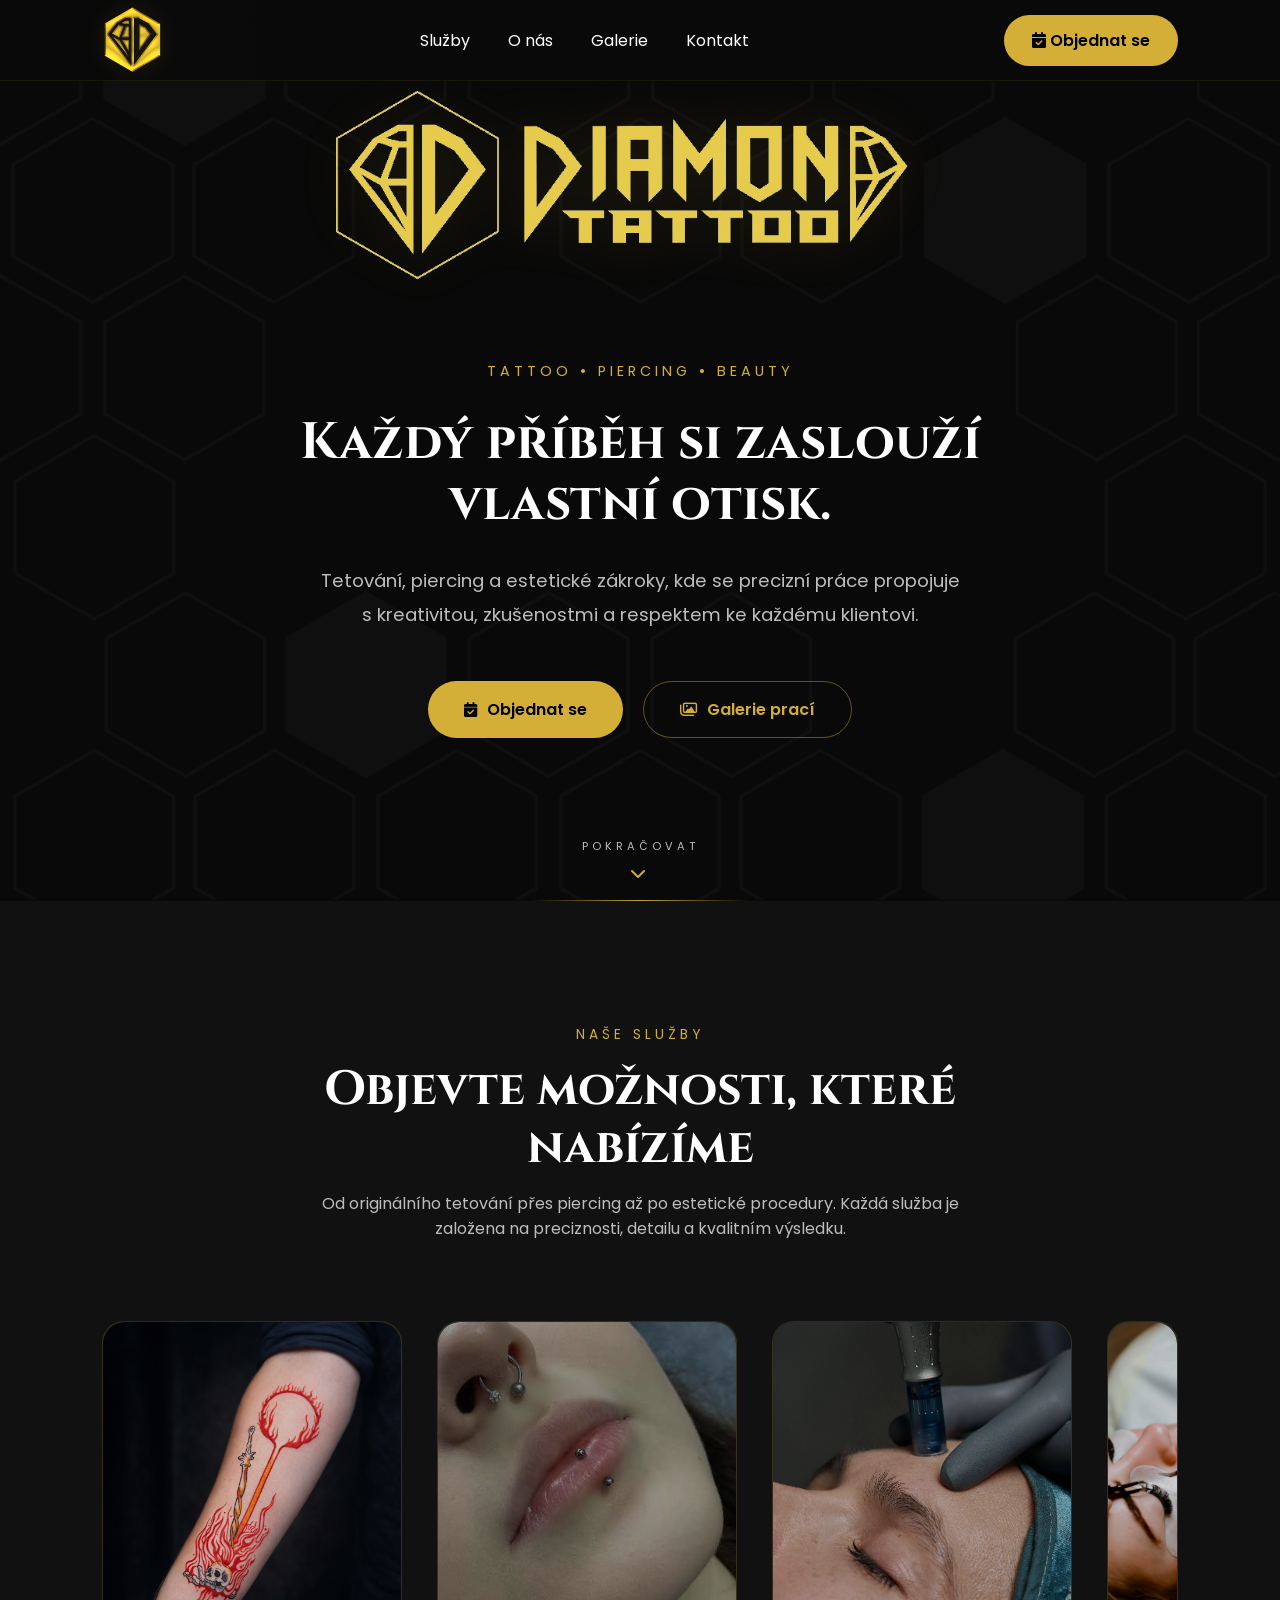
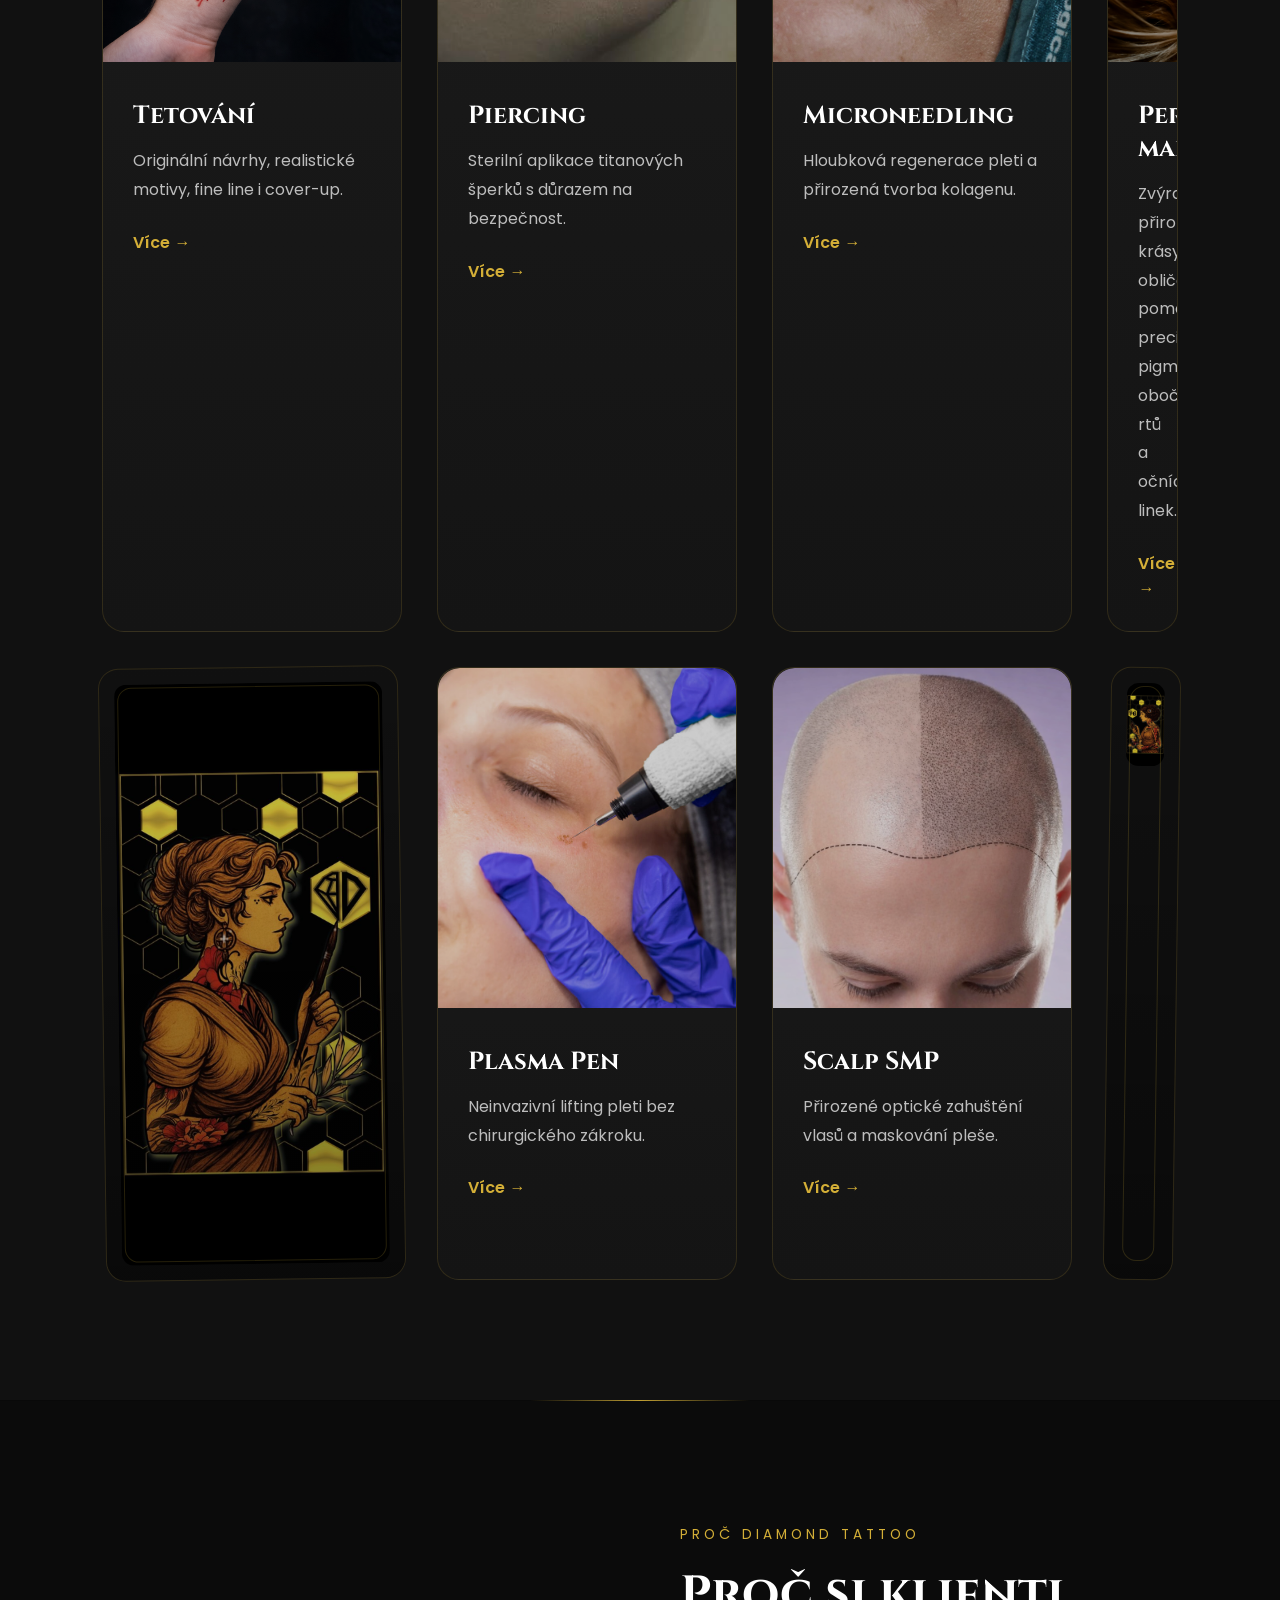
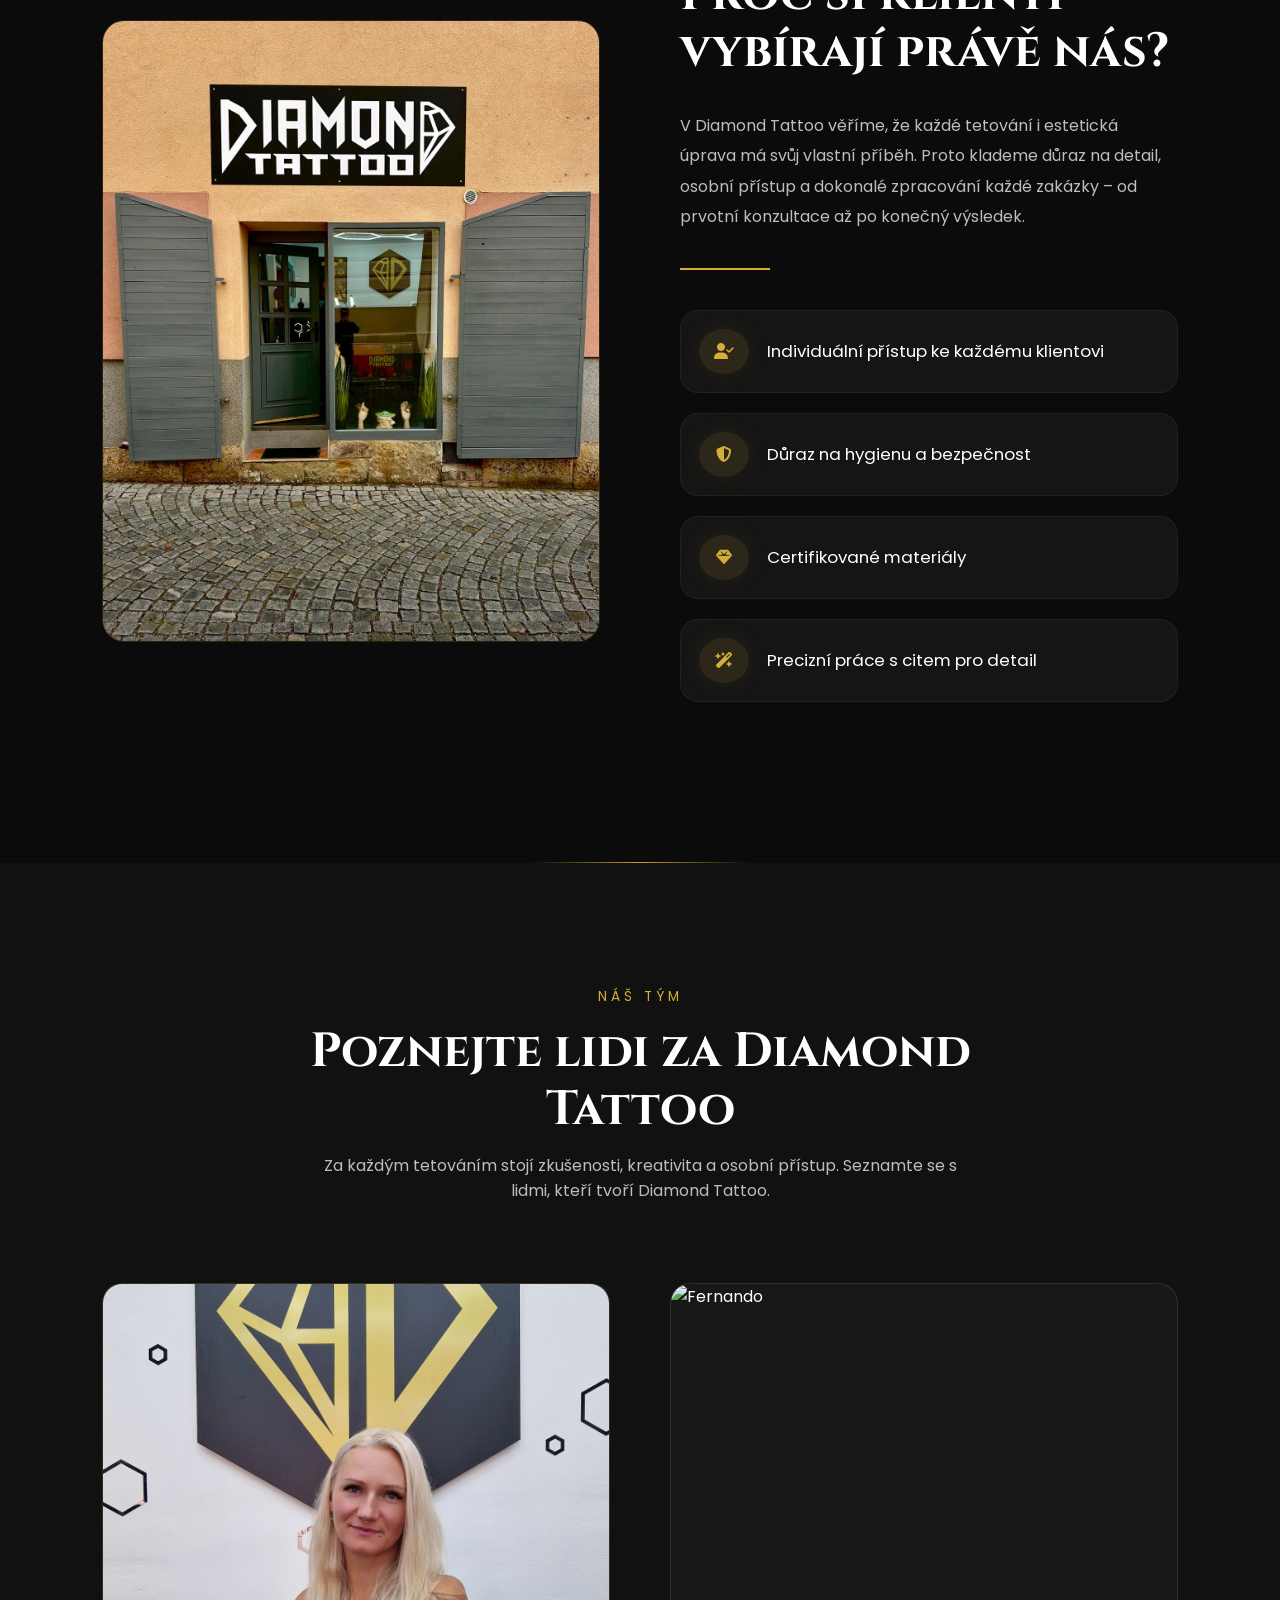
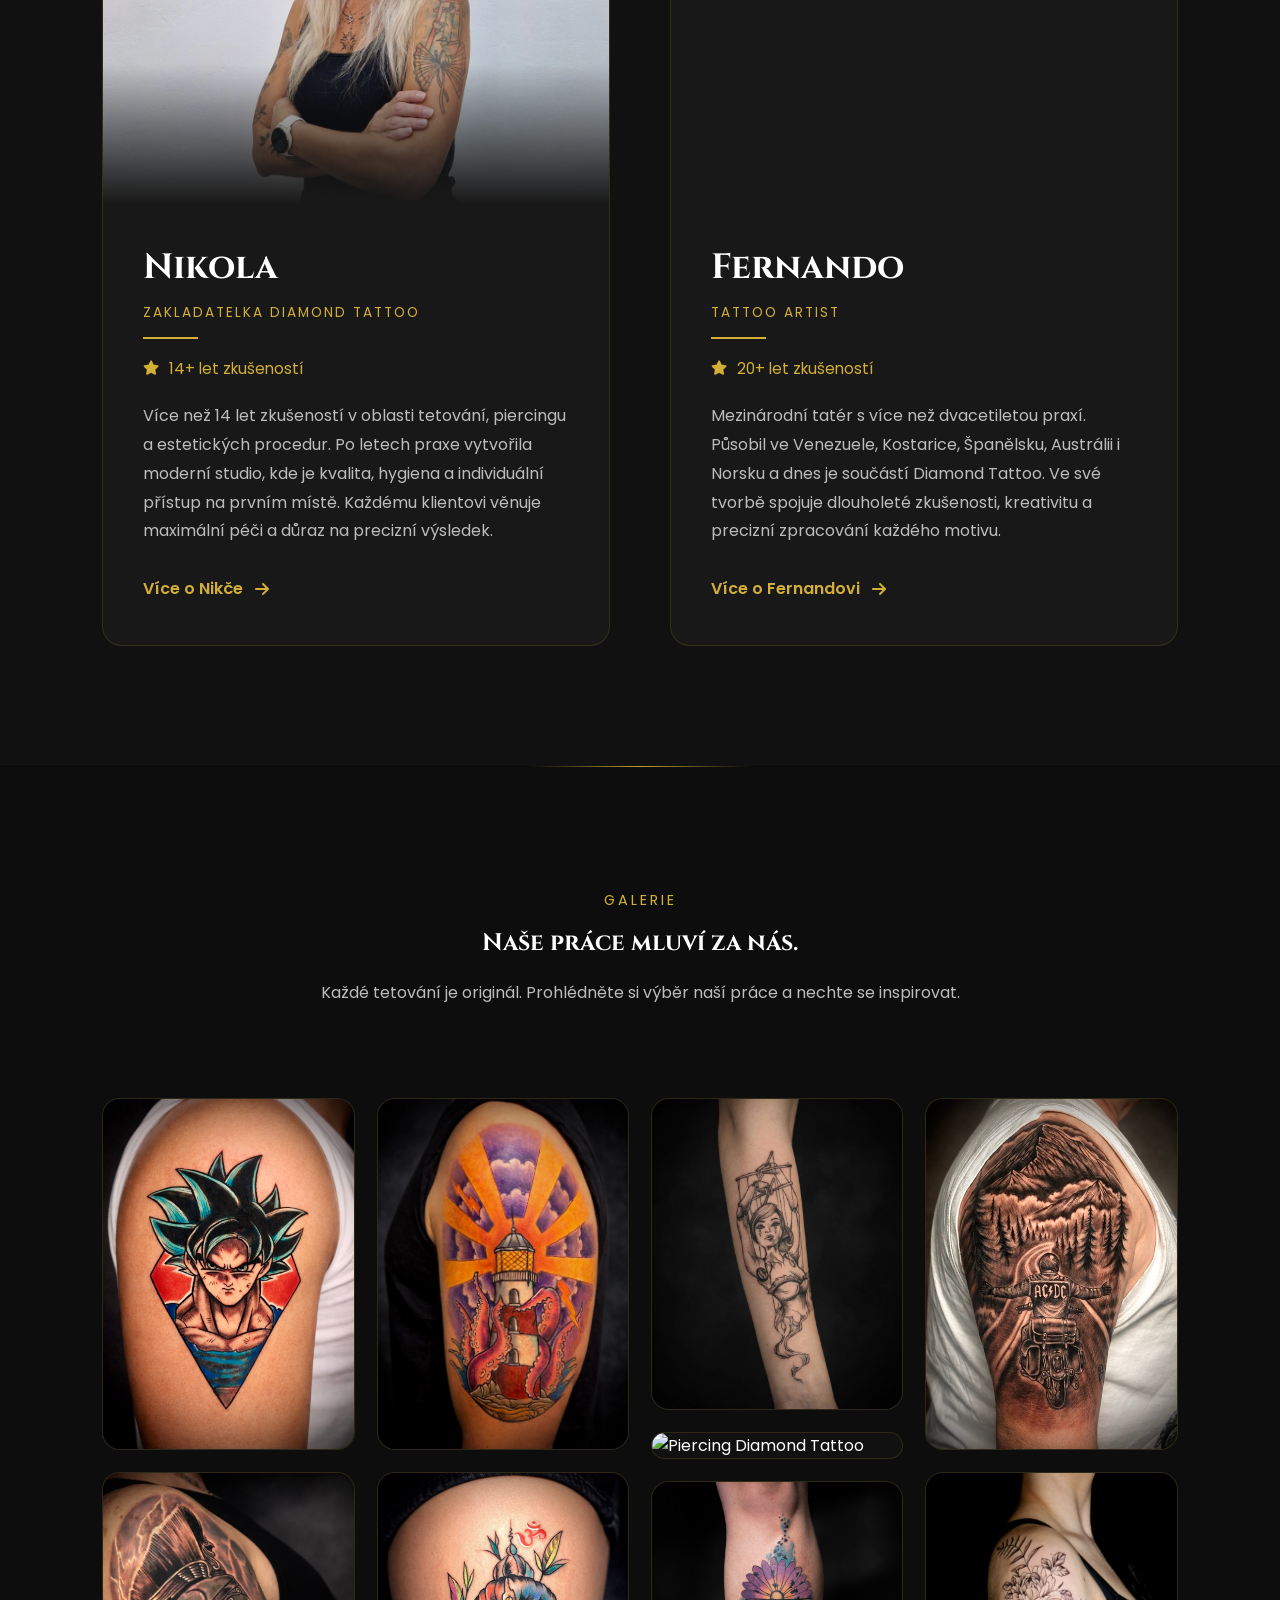
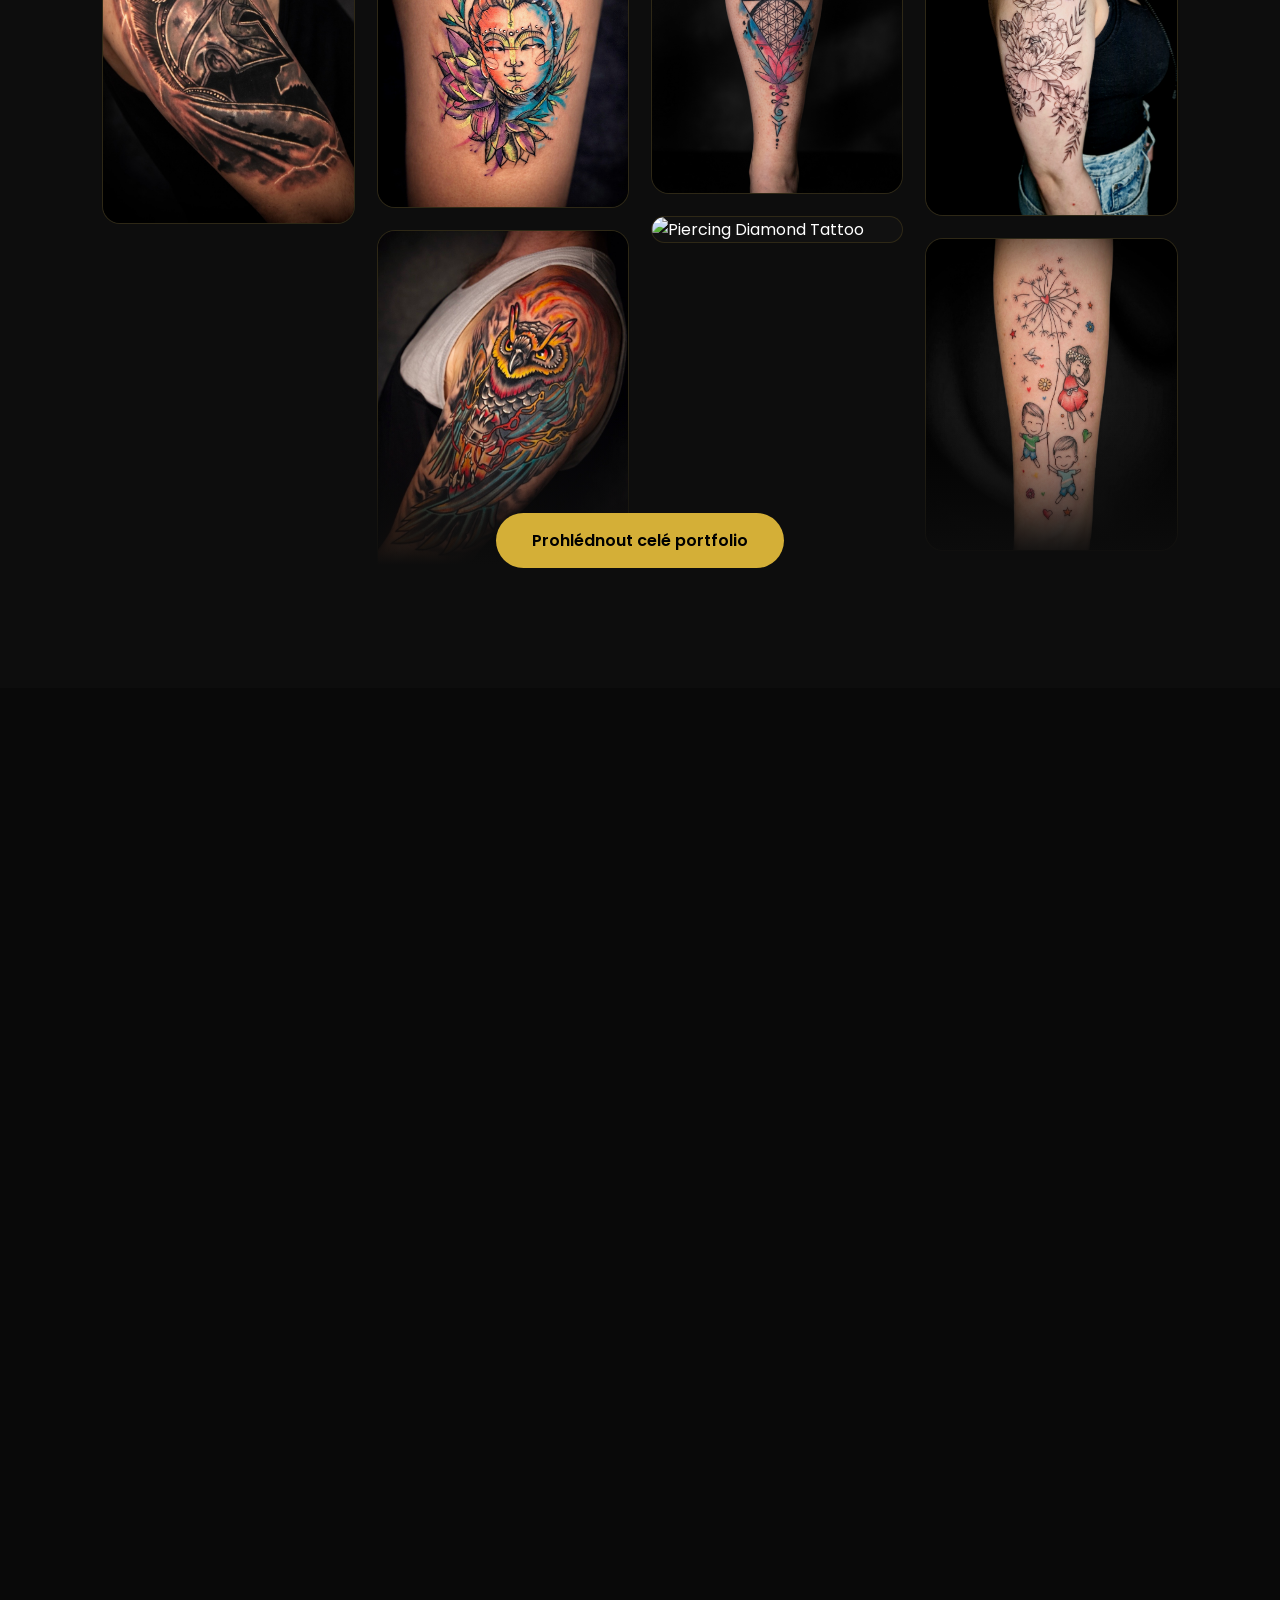
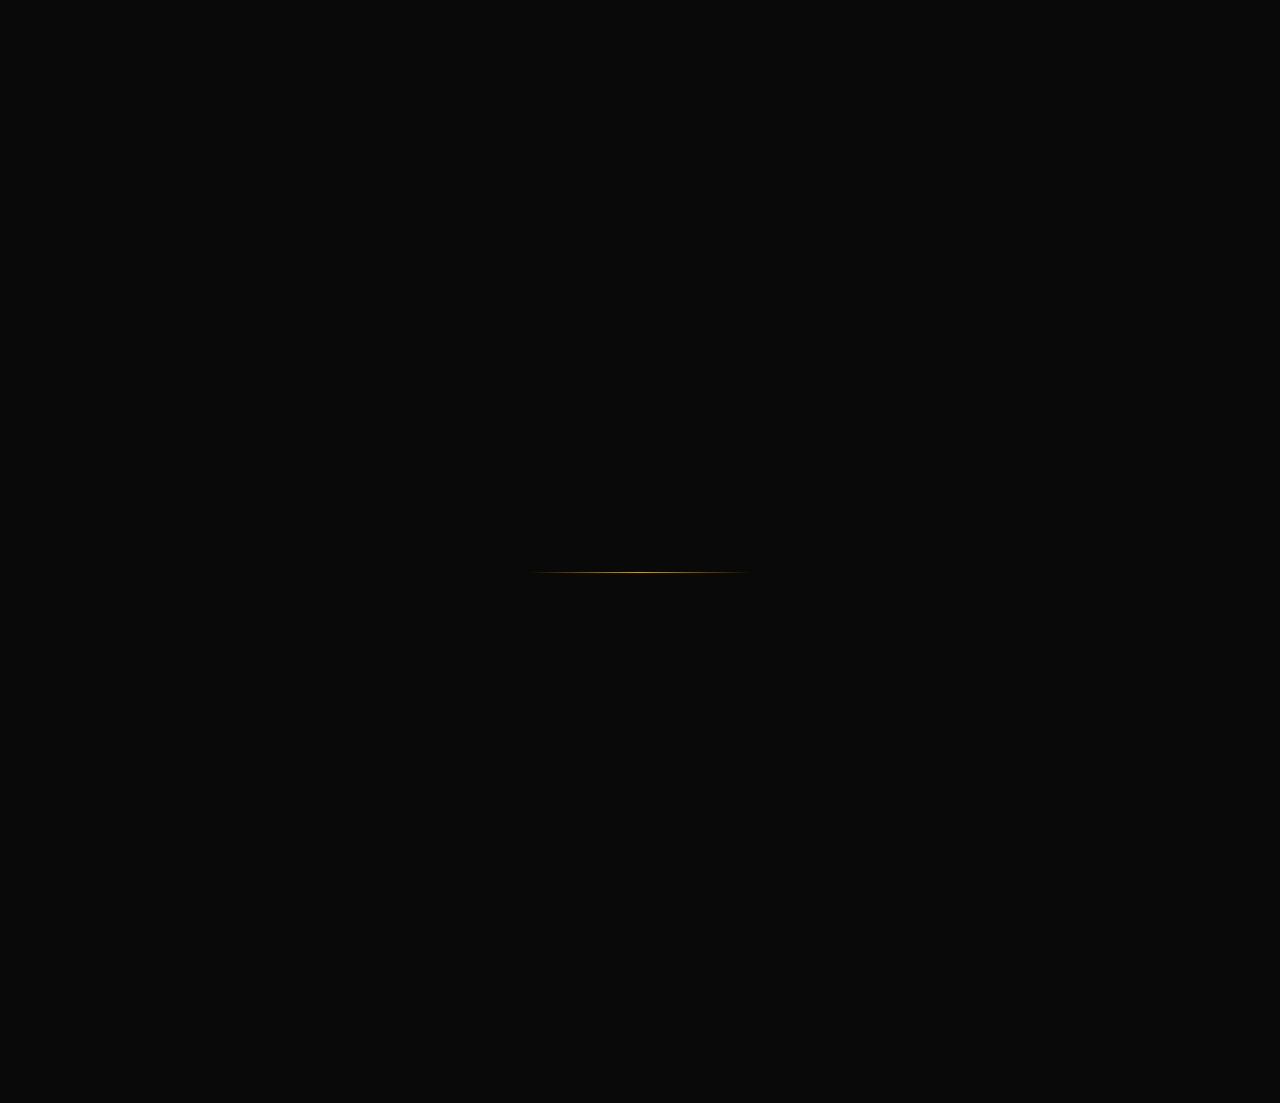
==== index.html @ 450484f4 "Initial Diamond website" ====
<!DOCTYPE html>
<html lang="cs">
<head>

    <meta charset="UTF-8">
    <meta name="viewport" content="width=device-width, initial-scale=1.0">
    <meta name="description"
content="Diamond Tattoo ve Dvoře Králové nad Labem nabízí profesionální tetování, piercing, permanentní make-up, Plasma Pen, microneedling i Scalp SMP. Individuální přístup, precizní práce a důraz na bezpečnost.">
<meta name="keywords"
content="tetování, tattoo, piercing, Diamond Tattoo, Dvůr Králové, permanentní makeup, microneedling, plasma pen, scalp micropigmentation">
<meta name="author" content="VTZ">
<meta name="theme-color" content="#0b0b0b">
<meta property="og:title" content="Diamond Tattoo">
<meta property="og:description" content="Profesionální tetování, piercing a estetické procedury ve Dvoře Králové nad Labem.">
<meta property="og:type" content="website">
<meta property="og:image" content="https://diamondtattoo.cz/assets/img/og-image.jpg">
<meta property="og:url" content="https://diamondtattoo.cz">
<meta name="twitter:card" content="summary_large_image">
<meta name="twitter:title" content="Diamond Tattoo">
<meta name="twitter:description" content="Tetování, piercing a estetické procedury.">
<meta name="twitter:image" content="https://diamondtattoo.cz/assets/img/og-image.jpg">
<meta name="robots" content="index, follow">
   <title>Diamond Tattoo | Tetování, piercing a estetické procedury | Dvůr Králové nad Labem</title>

    <!-- Fonty -->
    <link rel="preconnect" href="https://fonts.googleapis.com">
    <link rel="preconnect" href="https://fonts.gstatic.com" crossorigin>

    <link href="https://fonts.googleapis.com/css2?family=Cinzel:wght@400;500;600;700&family=Poppins:wght@300;400;500;600&display=swap" rel="stylesheet">

    <!-- Font Awesome -->
    <link rel="stylesheet"
    href="https://cdnjs.cloudflare.com/ajax/libs/font-awesome/6.7.2/css/all.min.css">

    <!-- CSS -->
    <link rel="stylesheet" href="assets/css/style.css">
    <link rel="stylesheet" href="assets/css/animations.css">
    <link rel="stylesheet" href="assets/css/responsive.css">
    <link rel="canonical" href="https://diamondtattoo.cz/">
    <link rel="icon" href="favicon.ico">
</head>

<body>

    <header>
    <nav class="navbar">

    <a href="index.html" class="logo">
        <img src="assets/img/logooroDiamond.png" alt="Diamond Tattoo">
    </a>

    <ul class="nav-links">

        <li><a href="#services">Služby</a></li>
        <li><a href="#about">O nás</a></li>
        <li><a href="#gallery">Galerie</a></li>
        <li><a href="#contact">Kontakt</a></li>
        <li class="mobile-divider"></li>

        <li class="mobile-only">
            <a href="tel:+420775265277">
                <i class="fa-solid fa-phone"></i>
                Zavolat
            </a>
        </li>

        <li class="mobile-only">
            <a href="https://maps.google.com/?q=Přemyslova+50+Dvůr+Králové+nad+Labem" target="_blank">
                <i class="fa-solid fa-location-dot"></i>
                Navigace
            </a>
        </li>

        <li class="mobile-only">
            <a href="https://instagram.com/diamondtattoo.cz" target="_blank">
                <i class="fa-brands fa-instagram"></i>
                Instagram
            </a>
        </li>

        <li class="mobile-only">
            <a href="https://facebook.com/nikoladiamondtattoo" target="_blank">
                <i class="fa-brands fa-facebook-f"></i>
                Facebook
            </a>
        </li>
        <li class="mobile-divider"></li>
        <li class="mobile-only mobile-cta">
            <a href="#contact" class="mobile-btn">
                Objednat se
            </a>
        </li>

    </ul>

    <a href="#contact" class="desktop-btn">
         <i class="fa-solid fa-calendar-check"></i>
        Objednat se
    </a>

    <div class="menu-toggle">

        <span></span>
        <span></span>
        <span></span>

    </div>

</nav>
<div class="menu-overlay"></div>
</header>

<section id="hero">

    <div class="hero-overlay"></div>

    <div class="hero-content">

        <img src="assets/img/logo-wide.png"
             alt="Diamond Tattoo"
             class="hero-logo">

        <p class="hero-category">
            TATTOO • PIERCING • BEAUTY
        </p>

        <h1>
            Každý příběh si zaslouží vlastní otisk.
        </h1>

        <p class="hero-description">
            Tetování, piercing a estetické zákroky, kde se precizní práce propojuje s kreativitou, zkušenostmi a respektem ke každému klientovi.
        </p>

        <div class="hero-buttons">

           <a href="#contact" class="btn">
    <i class="fa-solid fa-calendar-check"></i>
    Objednat se
</a>

<a href="#gallery" class="btn btn-outline">
    <i class="fa-regular fa-images"></i>
    Galerie prací
</a>

        </div>
<div class="scroll-indicator">

    <span>Pokračovat</span>

    <i class="fa-solid fa-chevron-down"></i>

</div>
    </div>

</section>

<div class="section-divider"></div>

<section id="services" class="reveal">

    <div class="section-title">

        <span>NAŠE SLUŽBY</span>

        <h2>Objevte možnosti, které nabízíme</h2>

        <p>
            Od originálního tetování přes piercing až po estetické procedury. Každá služba je založena na preciznosti, detailu a kvalitním výsledku.
        </p>

    </div>

    <div class="services-grid">

        <!-- Tetování -->
        <a href="tattoo.html" class="service-card">

            <img src="assets/img/tattoo.PNG" alt="Tetování">

            <div class="service-content">

                <h3>Tetování</h3>

                <p>
                    Originální návrhy, realistické motivy, fine line i cover-up.
                </p>

                <span>Více →
                    <i data-lucide="arrow-right"></i>
                </span>

            </div>

        </a>

        <!-- Piercing -->
        <a href="piercing.html" class="service-card">

            <img src="assets/img/piercing.jpg" alt="Piercing">

            <div class="service-content">

                <h3>Piercing</h3>

                <p>
                    Sterilní aplikace titanových šperků s důrazem na bezpečnost.
                </p>

                <span>Více →
                    <i data-lucide="arrow-right"></i>
                </span>

            </div>

        </a>

        <!-- Microneedling -->
        <a href="microneedling.html" class="service-card">

            <img src="assets/img/microneedling.webp" alt="Microneedling">

            <div class="service-content">

                <h3>Microneedling</h3>

                <p>
                    Hloubková regenerace pleti a přirozená tvorba kolagenu.
                </p>

                <span>Více →
                    <i data-lucide="arrow-right"></i>
                </span>

            </div>

        </a>

        <!-- Permanentní makeup -->
<a href="permanentni-makeup.html" class="service-card">

    <img src="assets/img/permanent.jpg" alt="Permanentní makeup">

    <div class="service-content">

        <h3>Permanentní makeup</h3>

        <p>
            Zvýraznění přirozené krásy obličeje pomocí precizní pigmentace obočí, rtů a očních linek.
        </p>

        <span>Více →
            <i data-lucide="arrow-right"></i>
        </span>

    </div>

</a>

        <!-- Plasma Pen -->
        <a href="plasmapen.html" class="service-card">

            <img src="assets/img/plasmapen.jpg" alt="Plasma Pen">

            <div class="service-content">

                <h3>Plasma Pen</h3>

                <p>
                    Neinvazivní lifting pleti bez chirurgického zákroku.
                </p>

                <span>Více →
                    <i data-lucide="arrow-right"></i>
                </span>

            </div>

        </a>

        <!-- SMP -->
        <a href="scalp.html" class="service-card">

            <img src="assets/img/scalp.jpg" alt="Scalp Micropigmentation">

            <div class="service-content">

                <h3>Scalp SMP</h3>

                <p>
                    Přirozené optické zahuštění vlasů a maskování pleše.
                </p>

                <span>Více →
                    <i data-lucide="arrow-right"></i>
                </span>

            </div>

        </a>

        <!-- Diamond brand card -->
<div class="service-brand brand-right">
    <div class="brand-overlay"></div>

    <img src="assets/img/right.jpg" alt="Diamond Tattoo">

   

</div>

 <!-- Diamond brand card -->
<div class="service-brand brand-left">

    <div class="brand-overlay"></div>

    <img src="assets/img/left.jpg" alt="Diamond Tattoo">

    

</div>

    </div>

</section>

<div class="section-divider"></div>

<section id="about">

    <div class="about-image">

        <img src="assets/img/shop.jpg"
             alt="Diamond Tattoo Studio">

    </div>

    <div class="about-content">

       <span class="section-label">PROČ DIAMOND TATTOO</span>

<h2>Proč si klienti vybírají právě nás?</h2>

        <p>
            V Diamond Tattoo věříme, že každé tetování i estetická úprava má svůj vlastní příběh. Proto klademe důraz na detail, osobní přístup a dokonalé zpracování každé zakázky – od prvotní konzultace až po konečný výsledek.
        </p>
<div class="about-divider"></div>
        <ul class="about-list">

             <li>
        <i class="fa-solid fa-user-check"></i>
        Individuální přístup ke každému klientovi
    </li>

    <li>
        <i class="fa-solid fa-shield-halved"></i>
        Důraz na hygienu a bezpečnost
    </li>

    <li>
        <i class="fa-solid fa-gem"></i>
        Certifikované materiály
    </li>

    <li>
        <i class="fa-solid fa-wand-magic-sparkles"></i>
        Precizní práce s citem pro detail
    </li>

</ul>

       

    </div>

</section>

<div class="section-divider"></div>

<section id="team" class="reveal">

    <div class="section-title">

        <span>NÁŠ TÝM</span>

        <h2>Poznejte lidi za Diamond Tattoo</h2>

        <p>
            Za každým tetováním stojí zkušenosti, kreativita a osobní přístup.
            Seznamte se s lidmi, kteří tvoří Diamond Tattoo.
        </p>

    </div>

    <div class="team-grid">

        <!-- Nikca -->

        <article class="team-card">

            <img src="assets/img/nikca1.jpg" alt="Nikola" class="team-img-nikola">

            <div class="team-content">

    <h3>Nikola</h3>

<span class="team-role">Zakladatelka Diamond Tattoo</span>

<div class="team-meta">
    <i class="fa-solid fa-star"></i>
    <span>14+ let zkušeností</span>
</div>

    <p>
        Více než 14 let zkušeností v oblasti tetování, piercingu a estetických procedur. Po letech praxe vytvořila moderní studio, kde je kvalita, hygiena a individuální přístup na prvním místě. Každému klientovi věnuje maximální péči a důraz na precizní výsledek.
    </p>

    <a href="about.html#nikola" class="team-link">

        Více o Nikče

        <i class="fa-solid fa-arrow-right"></i>

    </a>

</div>

        </article>

        <!-- Fernando -->

        <article class="team-card">

           <img src="assets/img/fernando1.jpg" alt="Fernando" class="team-img-fernando">

            <div class="team-content">

                <h3>Fernando</h3>

<span class="team-role">Tattoo Artist</span>

<div class="team-meta">
    <i class="fa-solid fa-star"></i>
    <span>20+ let zkušeností</span>
</div>

                <p>
                    Mezinárodní tatér s více než dvacetiletou praxí. Působil ve Venezuele, Kostarice, Španělsku, Austrálii i Norsku a dnes je součástí Diamond Tattoo. Ve své tvorbě spojuje dlouholeté zkušenosti, kreativitu a precizní zpracování každého motivu.
                </p>

                <a href="about.html#fernando" class="team-link">

                    Více o Fernandovi

                    <i class="fa-solid fa-arrow-right"></i>

                </a>

            </div>

        </article>

    </div>

</section>

<div class="section-divider"></div>


<section id="gallery" class="gallery reveal">

    <div class="container">

        <div class="section-heading">

            <span>GALERIE</span>

            <h2>Naše práce mluví za nás.</h2>

            <p>
                Každé tetování je originál. Prohlédněte si výběr naší práce
                a nechte se inspirovat.
            </p>

        </div>

        <div class="gallery-preview">

            <div class="gallery-grid">

               <div class="gallery-item reveal-scale">
                    <img src="assets/img/1.JPG" alt="Tetování Diamond Tattoo" loading="lazy">
                </div>

                <div class="gallery-item reveal-scale">
                    <img src="assets/img/2.JPG" alt="Tetování Diamond Tattoo" loading="lazy">
                </div>

                <div class="gallery-item reveal-scale">
                    <img src="assets/img/3.JPG" alt="Tetování Diamond Tattoo" loading="lazy">
                </div>

                <div class="gallery-item reveal-scale">
                    <img src="assets/img/4.JPG" alt="Tetování Diamond Tattoo" loading="lazy">
                </div>

                <div class="gallery-item reveal-scale">
                    <img src="assets/img/5.JPG" alt="Tetování Diamond Tattoo" loading="lazy">
                </div>

                <div class="gallery-item reveal-scale">
                    <img src="assets/img/6.png" alt="Piercing Diamond Tattoo" loading="lazy">
                </div>

                <div class="gallery-item reveal-scale">
                    <img src="assets/img/7.png" alt="Piercing Diamond Tattoo" loading="lazy">
                </div>

                <div class="gallery-item reveal-scale">
                    <img src="assets/img/8.png" alt="Piercing Diamond Tattoo" loading="lazy">
                </div>

                <div class="gallery-item reveal-scale">
                    <img src="assets/img/9.png" alt="Piercing Diamond Tattoo" loading="lazy">
                </div>

                <div class="gallery-item reveal-scale">
                    <img src="assets/img/11.jpg" alt="Výsledek estetické procedury Diamond Tattoo" loading="lazy">
                </div>

                <div class="gallery-item reveal-scale">
                    <img src="assets/img/12.jpg" alt="Výsledek estetické procedury Diamond Tattoo" loading="lazy">
                </div>

                <div class="gallery-item reveal-scale">
                    <img src="assets/img/13.jpg" alt="Výsledek estetické procedury Diamond Tattoo" loading="lazy">
                </div>

            </div>

        </div>

        <div class="gallery-button">

            <a href="gallery.html" class="btn">
                Prohlédnout celé portfolio
            </a>

        </div>

    </div>

</section>


<div class="lightbox">

    <span class="close-lightbox">&times;</span>

    <span class="lightbox-prev">&#10094;</span>

    <img src="" alt="" id="lightbox-image">

    <span class="lightbox-next">&#10095;</span>

</div>

<div class="section-divider"></div>

<section id="contact" class="reveal">

    <div class="section-title">

        <span>KONTAKT</span>

        <h2>Domluvme si váš další projekt.</h2>

        <p>
            Máte vlastní návrh, nebo hledáte inspiraci? Ozvěte se nám
            a společně vytvoříme něco, co budete nosit s hrdostí.
        </p>

    </div>

    <div class="contact-wrapper">

        <div class="contact-card">

            <!-- Adresa -->
            <div class="contact-item">

                <i class="fa-solid fa-location-dot"></i>

                <div>

                    <h3>Adresa</h3>

                    <p>Přemyslova 50</p>
                    <p>Dvůr Králové nad Labem</p>

                </div>

            </div>

            <!-- Telefon -->
            <div class="contact-item">

                <i class="fa-solid fa-phone"></i>

                <div>

                    <h3>Telefon</h3>

                    <a href="tel:+420775265277">
                        +420 775 265 277
                    </a>

                </div>

            </div>

            <!-- Email -->
            <div class="contact-item">

                <i class="fa-solid fa-envelope"></i>

                <div>

                    <h3>E-mail</h3>

                    <div class="email-person">

                        <span>Nikola</span>

                        <a href="mailto:diamondtattoo@email.cz">
                            diamondtattoo@email.cz
                        </a>

                    </div>

                    <div class="email-person">

                        <span>Fernando</span>

                        <a href="mailto:dearmastattoo@gmail.com">
                            dearmastattoo@gmail.com
                        </a>

                    </div>

                </div>

            </div>

            <!-- Instagram -->
            <div class="contact-item">

                <i class="fa-brands fa-instagram"></i>

                <div>

                    <h3>Instagram</h3>

                    <a href="https://www.instagram.com/nikoladiamondtattoo/"
                       target="_blank"
                       rel="noopener noreferrer">
                        @nikoladiamondtattoo
                    </a>

                    <a href="https://www.instagram.com/dearmastattoo/"
                       target="_blank"
                       rel="noopener noreferrer">
                        @dearmastattoo
                    </a>

                    <a href="https://www.instagram.com/diamondtattoo.cz/"
                       target="_blank"
                       rel="noopener noreferrer">
                        @diamondtattoo.cz
                    </a>

                </div>

            </div>

            <!-- Facebook -->
            <div class="contact-item">

                <i class="fa-brands fa-facebook-f"></i>

                <div>

                    <h3>Facebook</h3>

                    <a href="https://www.facebook.com/nikoladiamondtattoo/"
                       target="_blank"
                       rel="noopener noreferrer">
                        Diamond Tattoo
                    </a>

                </div>

            </div>

            <div class="contact-buttons">

                <a href="tel:+420775265277" class="btn">
                    Zavolat
                </a>

                <a href="https://www.google.com/maps/search/?api=1&query=Přemyslova+50+Dvůr+Králové+nad+Labem"
                   target="_blank"
                   class="btn btn-outline">
                    Navigovat
                </a>

            </div>

        </div>

       <div class="contact-map-wrapper">

    <div class="map-title">

        <i class="fa-solid fa-location-dot"></i>

        <div>

            <h3>Studio Diamond Tattoo</h3>

            <span>Přemyslova 50 • Dvůr Králové nad Labem</span>

        </div>

    </div>

    <div class="contact-map">

        <iframe
            src="https://www.google.com/maps?q=Přemyslova+50,+Dvůr+Králové+nad+Labem&output=embed"
            loading="lazy"
            allowfullscreen>
        </iframe>

    </div>

</div>

</section>

<div class="section-divider"></div>


<footer class="reveal">

    <div class="footer-container">

        <div class="footer-about">

            <img src="assets/img/logooroDiamond.png"
                 alt="Diamond Tattoo">

            <p>
                Profesionální tetování, piercing a estetické procedury
                s důrazem na kvalitu, bezpečnost a individuální přístup.
            </p>

        </div>

        <div class="footer-links">

            <h3>Menu</h3>

            <a href="#hero">Domů</a>
            <a href="#services">Služby</a>
            <a href="#about">O nás</a>
            <a href="#gallery">Galerie</a>
            <a href="#contact">Kontakt</a>

        </div>

        <div class="footer-contact">

            <h3>Kontakt</h3>

            <a href="tel:+420775265277">
                 <i class="fa-solid fa-phone"></i>
                +420 775 265 277
            </a>

            <a href="mailto:diamondtattoo@email.cz">
                <i class="fa-solid fa-envelope"></i>
                diamondtattoo@email.cz
            </a>

            <p>
                Přemyslova 50<br>
                Dvůr Králové nad Labem
            </p>

        </div>

        <div class="footer-social">

            <h3>Sledujte nás</h3>

            <a href="https://www.instagram.com/diamondtattoo.cz/" target="_blank">
                <i class="fa-brands fa-instagram"></i>
                Instagram
            </a>

            <a href="https://www.facebook.com/nikoladiamondtattoo/" target="_blank">
                <i class="fa-brands fa-facebook-f"></i>
                Facebook
            </a>

        </div>

    </div>

    <div class="footer-bottom">

        <p>
            © 2026 Diamond Tattoo. Všechna práva vyhrazena.
        </p>

       <p>

    Designed & Developed by

    <span>VTZ</span>

</p>

    </div>

</footer>


<script src="assets/js/main.js"></script>
<script src="assets/js/gallery.js"></script>

</body>
</html>
---- assets/css/style.css ----
:root{
    --gold:#D4AF37;
    --gold-light:#F4D87C;

    --black:#090909;
    --dark:#121212;
    --card:#1E1E1E;

    --white:#FFFFFF;
    --gray:#BDBDBD;

    --transition:0.3s ease;
}

*{
    margin:0;
    padding:0;
    box-sizing:border-box;
}

html{
    scroll-behavior:smooth;
}

body{
    background:var(--black);
    color:var(--white);
    font-family:'Poppins',sans-serif;
}

h1,h2,h3,h4,h5,h6{
    font-family:'Cinzel',serif;
}

/* ==================================================
   NAVBAR
================================================== */

header{

    position:fixed;

    top:0;
    left:0;

    width:100%;

    z-index:1000;

    background:rgba(10,10,10,.85);

    backdrop-filter:blur(14px);

    border-bottom:1px solid rgba(212,175,55,.08);

}

.navbar{

    max-width:1400px;

    margin:auto;

    height:80px;

    padding:0 8%;

    display:flex;

    align-items:center;

    justify-content:space-between;

}

.logo img{

    width:56px;

}

.nav-links{

    display:flex;

    align-items:center;

    gap:38px;

    list-style:none;

}

.nav-links a{

    color:#fff;

    text-decoration:none;

    position:relative;

    transition:.3s;

}

.mobile-only i{

    width:22px;

    color:var(--gold);

    text-align:center;

    font-size:1rem;

}

.nav-links a::after{

    content:"";

    position:absolute;

    left:0;

    bottom:-8px;

    width:0;

    height:2px;

    background:var(--gold);

    transition:.3s;

}

.nav-links a:hover{

    color:var(--gold);

}

.nav-links a:hover::after{

    width:100%;

}

.desktop-btn{

    padding:13px 28px;

    border-radius:40px;

    background:var(--gold);

    color:#000;

    text-decoration:none;

    font-weight:600;

    transition:.3s;

}

.desktop-btn:hover{

    background:var(--gold-light);

    color:#000;

    transform:translateY(-2px);

}

.mobile-only{

    display:none;

}

.menu-toggle{

    display:none;

    flex-direction:column;

    gap:6px;

    cursor:pointer;

}

.menu-toggle span{

    width:28px;

    height:2px;

    background:white;

    transition:.35s;

}

.menu-toggle.active span:nth-child(1){

    transform:translateY(8px) rotate(45deg);

}

.menu-toggle.active span:nth-child(2){

    opacity:0;

}

.menu-toggle.active span:nth-child(3){

    transform:translateY(-8px) rotate(-45deg);

}

.menu-overlay{

    position:fixed;

    inset:0;

    background:rgba(0,0,0,.55);

    opacity:0;

    visibility:hidden;

    transition:.3s;

    z-index:1000;

}

.menu-overlay.active{

    opacity:1;

    visibility:visible;

}

.mobile-divider{

    display:none;

    width:100%;

    height:1px;

    margin:18px 0;

    background:linear-gradient(
        90deg,
        transparent,
        rgba(212,175,55,.45),
        transparent
    );

}

/* ==================================================
   NAVBAR SCROLL
================================================== */

.navbar{

    transition:
        background .35s,
        height .35s,
        box-shadow .35s,
        border-color .35s;

}

.navbar.scrolled{

    background:rgba(10,10,10,.97);

    box-shadow:
        0 15px 40px rgba(0,0,0,.45);

    border-bottom:1px solid rgba(212,175,55,.12);

}

/* Hero */
#hero{
    position:relative;

    min-height:100vh;

    display:flex;
    justify-content:center;
    align-items:center;

    overflow:hidden;

    background:#090909;
}

.hero-overlay{

    position:absolute;

    inset:0;

    background-image:url("../img/hex-pattern.png");
    background-position:center;
    background-repeat:no-repeat;
    background-size:cover;

    opacity:.07;
}

.hero-content{

     padding-top:20px;
    position:relative;
    z-index:2;

    width:min(900px,90%);

    text-align:center;
}

.hero-logo{
    width:min(600px,90%);
    margin-bottom:45px;
    margin-top:20px;
     filter:

    drop-shadow(0 0 25px rgba(212,175,55,.12));
    transform:translateX(-18px);
}

.hero-category{

    color:var(--gold);

    letter-spacing:4px;

    text-transform:uppercase;

    margin-bottom:30px;

    font-size:.9rem;
}

.hero-content h1{

    font-size:clamp(2.8rem,4vw,4.2rem);

    line-height:1.2;

    margin-bottom:30px;
}

.hero-description{

    color:var(--gray);

    font-size:1.15rem;

    line-height:1.8;

    max-width:650px;

    margin:0 auto 50px;
}

.hero-buttons{

    display:flex;

    justify-content:center;

    gap:20px;

    flex-wrap:wrap;
}

.btn{

    display:inline-flex;

    align-items:center;

    justify-content:center;

    gap:10px;

    padding:15px 36px;

    background:var(--gold);

    color:#000;

    text-decoration:none;

    border-radius:40px;

    font-weight:600;

    transition:.35s ease;

    position:relative;

    overflow:hidden;

}

.btn i{

    font-size:.95rem;

}

.btn:hover{

    transform:translateY(-4px);

    box-shadow:0 15px 35px rgba(212,175,55,.25);

}

.btn::before{

    content:"";

    position:absolute;

    top:0;

    left:-130%;

    width:120%;

    height:100%;

    background:linear-gradient(
        90deg,
        transparent,
        rgba(255,255,255,.25),
        transparent
    );

    transition:.7s;

}

.btn:hover::before{

    left:130%;

}

.btn-outline{

    background:transparent;

    color:var(--gold);

    border:1px solid rgba(212,175,55,.45);

}

.btn-outline:hover{

    background:rgba(212,175,55,.08);

    color:var(--gold);

}

.scroll-indicator{

    margin-top:clamp(60px,8vw,100px);

    display:flex;

    flex-direction:column;

    align-items:center;

    gap:10px;

    color:var(--gray);

    font-size:clamp(.7rem,.8vw,.85rem);

    letter-spacing:4px;

    text-transform:uppercase;

}

.scroll-indicator i{

    color:var(--gold);

    font-size:1rem;

}

.logo{
    display:flex;
    align-items:center;
    gap:12px;

    text-decoration:none;
    color:var(--gold);

    font-size:1.5rem;
    font-weight:600;
}

.logo img{
    width:62px;
    transition:.3s;
    filter:drop-shadow(0 0 10px rgba(212,175,55,.12));
}



.logo:hover img{

    transform:rotate(-6deg) scale(1.05);

    filter:drop-shadow(0 0 18px rgba(212,175,55,.35));

}

/* =========================
   SLUZBY
========================= */

#services{
    padding:120px 8%;
    background:#111;
}

.section-title{
    text-align:center;
    margin-bottom:70px;
    max-width:750px;

    margin:0 auto 80px;
}

.section-title span{
    color:var(--gold);
    letter-spacing:4px;
    font-size:.85rem;
}

.section-title h2{
    font-size:3rem;
    margin:15px 0;
    line-height:1.2;
}

.section-title p{
    color:var(--gray);
    max-width:650px;
    margin:auto;
}

.services-grid{

    display:grid;

    grid-template-columns:repeat(auto-fit,minmax(300px,1fr));

    gap:35px;
}

.service-card{

    background:linear-gradient(
180deg,
#1b1b1b,
#141414
);

    border:1px solid rgba(212,175,55,.15);

    overflow:hidden;

    text-decoration:none;

    transition:.4s;

    color:white;

    border-radius:22px;

    position:relative;
}

.service-card img{

    width:100%;

    height:340px;

    object-fit:cover;

    transition:.5s;

    border-radius:22px 22px 0 0;

    filter:brightness(.82);
}

.service-card:hover img{

    filter:brightness(1);

    transform:scale(1.08);

}

.service-card::before{

    content:"";

    position:absolute;

    top:0;
    left:0;

    width:0;

    height:3px;

    background:var(--gold);

    transition:.4s;

    z-index:2;

}

.service-card:hover::before{

    width:100%;

}

.service-content{

    padding:30px;
}

.service-content p{

    color:var(--gray);

    line-height:1.8;

    margin-bottom:25px;
}

.service-content span{

    color:var(--gold);

    font-weight:600;

    transition:.3s;

    display:flex;

    align-items:center;

    gap:8px;
}

.service-content h3{

    margin-bottom:15px;

    font-size:1.55rem;

}

.service-content span svg{

    transition:.3s;

}

.service-card:hover span svg{

    transform:translateX(5px);

}

.service-card:hover{

    transform:translateY(-10px);

    border-color:var(--gold);

    box-shadow:0 20px 45px rgba(0,0,0,.4);
}

.service-card:hover img{

    transform:scale(1.08);
}

.service-card:hover span{

    letter-spacing:1px;
}

.service-card:hover span i{

    transform:translateX(6px);

}


@media (min-width: 1000px){

    .service-card:nth-child(5){
        grid-column: 2;
    }

    .service-card:nth-child(6){
        grid-column: 3;
    }

}

.service-brand{

    position:relative;

    overflow:hidden;

    border-radius:20px;

    min-height:520px;

    border:1px solid rgba(212,175,55,.15);

    background:#111;

    box-shadow:
        0 0 0 rgba(212,175,55,0);

    transition:.35s;

}

.service-brand img{

    width:calc(100% - 30px);

    margin:15px;

    border-radius:12px;

    display:block;

    filter:
        brightness(.88)
        saturate(.92);

    transition:.5s;

}

.service-brand::before{

    content:"";

    position:absolute;

    inset:0;

    background:
    linear-gradient(
        to top,
        rgba(0,0,0,.45),
        rgba(0,0,0,.05)
    );

    z-index:2;

}

.service-brand::after{

    content:"";

    position:absolute;

    inset:18px;

    border:1px solid rgba(212,175,55,.18);

    border-radius:14px;

    z-index:3;

    pointer-events:none;

}

.service-brand:hover img{

    transform:scale(1.06);

    filter:
        brightness(1)
        saturate(1);

}

.service-brand:hover{

    border-color:var(--gold);

    box-shadow:
        0 0 35px rgba(212,175,55,.18),
        0 25px 45px rgba(0,0,0,.45);


}

.brand-left{
    transform:rotate(-0.8deg);
}

.brand-right{
    transform:rotate(0.8deg);
}

.brand-left:hover,
.brand-right:hover{

    transform:rotate(0deg) scale(1.02);

}

@media(max-width:768px){

.service-brand{
    display:none;
}

}

@media (min-width:1000px){

    .brand-left{
        grid-column:1;
        grid-row:2;
    }

    .service-card:nth-child(5){
        grid-column:2;
        grid-row:2;
    }

    .service-card:nth-child(6){
        grid-column:3;
        grid-row:2;
    }

    .brand-right{
        grid-column:4;
        grid-row:2;
    }

}

/*==========================
O Studiu
==========================*/

#about{

    padding:120px 8%;

    display:grid;

    grid-template-columns:1fr 1fr;

    gap:80px;

    align-items:center;

    background:#0b0b0b;
}

.about-image{

     position:relative;

    border-radius:22px;

    overflow:hidden;

    border:1px solid rgba(212,175,55,.15);

}

.about-image img{

    width:100%;

    display:block;

    transition:.5s;

    aspect-ratio:4/5;

    object-fit:cover;

    max-height:720px;
}

.about-image:hover img{

    transform:scale(1.08);
filter:brightness(1.08);
}

.about-image::after{

    content:"";

    position:absolute;

    inset:0;

    background:linear-gradient(
        to top,
        rgba(0,0,0,.35),
        transparent 45%
    );

    pointer-events:none;

}

.about-content h2{

    font-size:clamp(2.3rem,4vw,3rem);
    line-height:1.2;

    margin:20px 0 30px;
}

.section-label{

    color:var(--gold);

    letter-spacing:4px;

    font-size:.85rem;
}

.about-content p{

    color:var(--gray);

    line-height:1.9;

    margin-bottom:35px;

    max-width:560px;
}

.about-list{

    list-style:none;

    display:flex;

    flex-direction:column;

    gap:20px;

    margin:40px 0;
}

.about-list li{

    display:flex;

    align-items:center;

    gap:18px;

    font-size:1.05rem;

    background:#151515;

    border:1px solid rgba(212,175,55,.08);

    border-radius:18px;

    padding:18px;

    transition:.35s;

    backdrop-filter:blur(10px);
}

.about-divider{

    width:90px;

    height:2px;

    background:var(--gold);

    margin:35px 0;

}

.about-list i{

    width:50px;

    height:45px;

    display:flex;

    justify-content:center;

    align-items:center;

    border-radius:50%;

    background:rgba(212,175,55,.12);

    color:var(--gold);

    font-size:1rem;

    flex-shrink:0;

    transition:.3s;

    box-shadow:0 0 25px rgba(212,175,55,.08);
}

.about-list li:hover i{

    transform:scale(1.1);

    background:var(--gold);

    color:black;

    box-shadow:0 0 30px rgba(212,175,55,.25);
}

.about-list li:hover{

    transform:translateX(8px);

    border-color:rgba(212,175,55,.35);

    background:#1d1d1d;

}

/*==================================
Tým
==================================*/

#team{

    padding:120px 8%;

    background:#111;
}

.team-grid{

    display:grid;

    grid-template-columns:repeat(2,1fr);

    gap:60px;

    margin-top:70px;

}

.team-card{

    background:#181818;

    border:1px solid rgba(212,175,55,.15);

    border-radius:20px;

    overflow:hidden;

    transition:.4s;

    display:flex;

    flex-direction:column;

    position: relative;
}

.team-card::after{

    content:"";

    position:absolute;

    left:0;
    right:0;
    top:380px;

    height:140px;

    background:linear-gradient(
        transparent,
        #181818
    );

    pointer-events:none;

}

.team-card::before{

    content:"";

    position:absolute;

    top:0;

    left:0;

    width:100%;

    height:3px;

    background:linear-gradient(
        90deg,
        transparent,
        var(--gold),
        transparent
    );

    transform:scaleX(0);

    transition:.4s;
}

.team-card:hover::before{

    transform:scaleX(1);
}

.team-card:hover{

    transform:translateY(-10px);

    border-color:var(--gold);

    box-shadow:0 20px 50px rgba(0,0,0,.45);
}

.team-card img{

    width:100%;

    height:520px;

    object-fit:cover;

    transition:.6s;

}

.team-img-nikola{

    object-position:center 50%;

}

.team-img-fernando{

    object-position:center 65%;

}

.team-card:hover img{

    transform:scale(1.05);
}

.team-content{

    padding:40px;
}

.team-content h3{

    font-size:2.2rem;

    margin-bottom:12px;
}



.team-content p{

    color:var(--gray);

    line-height:1.8;

    margin-bottom:30px;
}

.team-link{

    display:inline-flex;

    align-items:center;

    gap:12px;

    color:var(--gold);

    text-decoration:none;

    font-weight:600;

    transition:.3s;

    padding-bottom:3px;

    border-bottom:1px solid transparent;
}

.team-link i{

    transition:.3s;
}

.team-link:hover{

    color:white;

    border-color:var(--gold);
}

.team-link:hover i{

    transform:translateX(8px);

    color:var(--gold);
}

.team-meta{

    display:flex;

    align-items:center;

    gap:10px;

    color:var(--gold);

    margin-bottom:22px;

    font-size:.95rem;

}

.team-meta i{

    font-size:.9rem;

}

.team-role{

    display:block;

    color:var(--gold);

    text-transform:uppercase;

    letter-spacing:2px;

    font-size:.85rem;

    margin-bottom:18px;

    position:relative;

}

.team-role::after{

    content:"";

    display:block;

    width:55px;

    height:2px;

    background:var(--gold);

    margin-top:14px;

}

/* ==================================================
   GALLERY
================================================== */

.gallery{

    padding:120px 8%;

    background:#0d0d0d;
}

.gallery .section-heading{

    text-align:center;

    max-width:760px;

    margin:0 auto 90px;
}

.gallery .section-heading span{

    color:var(--gold);

    text-transform:uppercase;

    letter-spacing:3px;

    font-size:.9rem;
}

.gallery .section-heading h2{

    margin:15px 0 20px;
}

.gallery .section-heading p{

    color:var(--gray);

    line-height:1.8;
}

/* Masonry */

.gallery-grid{

    column-count:4;

    column-gap:22px;
}

.gallery-item{

    break-inside:avoid;

    margin-bottom:22px;

    overflow:hidden;

    border-radius:18px;

    cursor:pointer;

    position:relative;

    background:#111;

    border:1px solid rgba(212,175,55,.15);

    transition:
     transform .35s,
     border-color .35s,
     box-shadow .35s;
}

.gallery-item img{

    width:100%;

    display:block;

    transition:.6s;
}

.gallery-item::after{

    content:"";

    position:absolute;

    inset:0;

    background:linear-gradient(
        to top,
        rgba(0,0,0,.35),
        transparent 55%
    );

    opacity:0;

    transition:.4s;
}

.gallery-item:hover img{

    transform:scale(1.08);
}

.gallery-item:hover::after{

    opacity:1;
}

.gallery-button{

    text-align:center;

    margin-top:60px;
}

.gallery-item::before{

    content:"\f00e";

    font-family:"Font Awesome 6 Free";

    font-weight:900;

    position:absolute;

    left:50%;
    top:50%;

    width:64px;
    height:64px;

    display:flex;

    justify-content:center;
    align-items:center;

    border-radius:50%;

    background:rgba(212,175,55,.95);

    color:#000;

    transform:translate(-50%,-50%) scale(.7);

    opacity:0;

    transition:.35s;

    z-index:3;

}

.gallery-item:hover::before{

    opacity:1;

    transform:translate(-50%,-50%) scale(1);
}

.gallery-item:hover{

    transform:translateY(-8px);

    border-color:rgba(212,175,55,.5);

    box-shadow:
        0 18px 45px rgba(0,0,0,.45);
}

.gallery-preview{

    position:relative;

    overflow:hidden;

}

.gallery-preview::after{

    content:"";

    position:absolute;

    left:0;
    right:0;
    bottom:0;

    height:180px;

    background:linear-gradient(
        transparent,
        #0d0d0d 90%
    );

    pointer-events:none;

}

.gallery-button{

    position:relative;

    z-index:2;

    text-align:center;

    margin-top:-70px;

}

.gallery-page{

    padding-top:120px;

}

.gallery-page .gallery-grid{

    column-count:4;

    column-gap:20px;

}

/* ==================================================
   LIGHTBOX
================================================== */

.lightbox{

    position:fixed;

    inset:0;

    background:rgba(0,0,0,.95);

    display:flex;

    justify-content:center;

    align-items:center;

    opacity:0;

    visibility:hidden;

    transition:.35s;

    z-index:9999;
}

.lightbox.active{

    opacity:1;

    visibility:visible;
}

.lightbox img{

    max-width:90%;

    max-height:90%;

    border-radius:14px;

    box-shadow:0 0 60px rgba(212,175,55,.25);
}

.close-lightbox{

    position:absolute;

    top:30px;

    right:45px;

    font-size:3rem;

    color:white;

    cursor:pointer;

    transition:.3s;
}

.close-lightbox:hover{

    color:var(--gold);
}

.lightbox-prev,
.lightbox-next{

    position:absolute;

    top:50%;

    transform:translateY(-50%);

    font-size:4rem;

    color:white;

    cursor:pointer;

    user-select:none;

    transition:.3s;

    padding:15px;

    width:64px;

    height:64px;

    border-radius:50%;

    background:rgba(255,255,255,.08);

    backdrop-filter:blur(8px);

    display:flex;

    justify-content:center;

    align-items:center;

}

.lightbox-prev{

    left:35px;

}

.lightbox-next{

    right:35px;

}

.lightbox-prev:hover,
.lightbox-next:hover{

    color:var(--gold);

    transform:translateY(-50%) scale(1.1);

    background:var(--gold);

}

.close-lightbox{

    position:fixed;

    top:25px;

    right:35px;

    font-size:3rem;

    color:white;

    cursor:pointer;

    transition:.3s;

    z-index:99999;
}

.lightbox img{

    position:relative;

    z-index:1;
}

.lightbox img{

    max-width:90%;
    max-height:90%;

    border-radius:14px;

    box-shadow:0 0 60px rgba(212,175,55,.25);

    transform:scale(.9);
    opacity:0;

    transition:.35s;
}

.lightbox.active img{

    transform:scale(1);

    opacity:1;
}

/* ==================================================
   CONTACT
================================================== */

#contact{

    padding:120px 8%;

    background:#111;
}

.contact-wrapper{

    display:grid;

    grid-template-columns:1fr 1fr;

    gap:50px;

    margin-top:70px;

    align-items:stretch;
}

.contact-card{

    background:#181818;

    border:1px solid rgba(212,175,55,.15);

    border-radius:22px;

    padding:45px;

    display:flex;

    flex-direction:column;

    gap:30px;

    transition:.35s;
}

.contact-card:hover{

    border-color:var(--gold);

    box-shadow:0 20px 50px rgba(0,0,0,.45);
}

.contact-item{

    display:flex;

    gap:20px;

    align-items:flex-start;

    padding-bottom:24px;

    border-bottom:1px solid rgba(212,175,55,.08);
}

.contact-item i{

    width:55px;

    height:55px;

    display:flex;

    justify-content:center;

    align-items:center;

    border-radius:50%;

    background:rgba(212,175,55,.12);

    color:var(--gold);

    font-size:1.2rem;

    flex-shrink:0;

    transition:.3s;
}

.contact-item:hover i{

    background:var(--gold);

    color:#000;

    transform:scale(1.08);
}

.contact-item h3{

    margin-bottom:8px;

    font-size:1.1rem;
}

.contact-item p{

    color:var(--gray);

    line-height:1.7;
}

.contact-item a{

    display:block;

    color:var(--gray);

    text-decoration:none;

    line-height:1.8;

    transition:.3s;
}

.contact-item a:hover{

    color:var(--gold);
}

.contact-item a[href^="tel"]{

    font-size:1.15rem;

    font-weight:600;

    color:white;

}

.contact-buttons{

    display:flex;

    gap:18px;

    margin-top:25px;

    flex-wrap:wrap;
}

.contact-item:last-of-type{

    border-bottom:none;

    padding-bottom:0;

}

.contact-buttons .btn{

    flex:1;

}

.contact-map{

    overflow:hidden;

    border-radius:22px;

    border:1px solid rgba(212,175,55,.15);

    min-height:650px;

    transition:.35s;
}

.contact-map:hover{

    border-color:var(--gold);

    box-shadow:0 20px 50px rgba(0,0,0,.45);

}

.contact-map iframe{

    width:100%;

    height:100%;

    border:0;

    filter:grayscale(100%) contrast(1.1) brightness(.9);
}

.contact-map-wrapper{

    display:flex;

    flex-direction:column;

    gap:18px;

}

.map-title{

    display:flex;

    align-items:center;

    gap:16px;

}

.map-title i{

    width:52px;

    height:52px;

    display:flex;

    justify-content:center;

    align-items:center;

    border-radius:50%;

    background:rgba(212,175,55,.12);

    color:var(--gold);

    font-size:1.2rem;

    flex-shrink:0;

}

.map-title h3{

    margin:0;

    font-size:1.25rem;

    color:white;

}

.map-title span{

    display:block;

    margin-top:4px;

    color:var(--gray);

    font-size:.95rem;

}

.section-divider{

    width:220px;

    height:1px;

    margin:0 auto;

    background:linear-gradient(
        90deg,
        transparent,
        rgba(212,175,55,.9),
        transparent
    );

}

.email-person{

    margin-top:16px;

}

.email-person span{

    display:block;

    color:var(--gold-light);

    font-weight:600;

    font-size:.9rem;

    margin-bottom:4px;

    letter-spacing:.5px;

}

.email-person a{

    color:var(--gray);

    text-decoration:none;

    transition:.3s;

}

.email-person a:hover{

    color:white;

}


/* ==================================================
   FOOTER
================================================== */

footer{

    background:#0a0a0a;

    border-top:1px solid rgba(212,175,55,.15);

    margin-top:0;
}

.footer-container{

    width:min(1400px,90%);

    margin:auto;

    padding:90px 0 60px;

    display:grid;

    grid-template-columns:2fr 1fr 1fr 1fr;

    gap:60px;
}

.footer-about img{

    width:95px;

    margin-bottom:28px;

    transition:.35s;

}

.footer-about img:hover{

    transform:rotate(-6deg) scale(1.05);

}

.footer-about p{

    color:var(--gray);

    line-height:1.9;

    max-width:340px;
}

.footer-links h3,
.footer-contact h3,
.footer-social h3{

    color:var(--gold);

    margin-bottom:26px;

    font-size:1.15rem;

    letter-spacing:2px;

    text-transform:uppercase;

}

.footer-links h3,
.footer-contact h3,
.footer-social h3{

    color:var(--gold);

    margin-bottom:22px;

    font-size:1.1rem;

    letter-spacing:1px;
}

.footer-links a,
.footer-contact a,
.footer-social a{

    color:var(--gray);

    text-decoration:none;

    margin-bottom:14px;

    transition:.3s;

    display:flex;

    align-items:center;

    gap:10px;

    position:relative;
}

.footer-links a:hover,
.footer-contact a:hover,
.footer-social a:hover{

    color:var(--gold);

    transform:translateX(6px);
}

.footer-links a::after,
.footer-contact a::after,
.footer-social a::after{

    content:"";

    position:absolute;

    left:0;
    bottom:-3px;

    width:0;

    height:1px;

    background:var(--gold);

    transition:.3s;

}

.footer-links a:hover::after,
.footer-contact a:hover::after,
.footer-social a:hover::after{

    width:100%;

}

.footer-contact p{

    color:var(--gray);

    line-height:1.8;

    margin-top:10px;
}

.footer-social i{

    width:20px;

    text-align:center;

    color:var(--gold);
}

.footer-bottom{

    border-top:1px solid rgba(212,175,55,.1);

    padding:28px 5%;

    display:flex;

    justify-content:space-between;

    align-items:center;

    flex-wrap:wrap;

    gap:15px;

    position:relative;
}

.footer-bottom p{

    color:#777;

    font-size:.9rem;
}

.footer-bottom span{

    color:var(--gold);

    cursor:pointer;

    transition:.3s;

}

.footer-bottom span:hover{

    color:var(--gold-light);

}

.footer-bottom::before{

    content:"";

    position:absolute;

    top:0;
    left:0;

    width:100%;

    height:1px;

    background:linear-gradient(
        90deg,
        transparent,
        rgba(212,175,55,.4),
        transparent
    );

}







@media(max-width:768px){

    .gallery-grid{

        display:flex;

        overflow-x:auto;

        scroll-snap-type:x mandatory;

        gap:18px;

        column-count:unset;

        padding-bottom:10px;

    }

    .gallery-grid::-webkit-scrollbar{

        display:none;

    }

    .gallery-item{

        flex:0 0 85%;

        scroll-snap-align:center;

        margin-bottom:0;

    }

}

.gallery-dots{

    display:none;

}

@media(max-width:768px){

    .gallery-dots{

        display:flex;

        justify-content:center;

        gap:10px;

        margin:25px 0;

    }

    .gallery-dots span{

        width:10px;

        height:10px;

        border-radius:50%;

        background:#555;

        transition:.3s;

    }

    .gallery-dots span.active{

        background:var(--gold);

        transform:scale(1.3);

    }

}

/* ==================================================
   Hamburger Animace
================================================== */

.menu-toggle{

    display:none;

    flex-direction:column;

    justify-content:center;

    gap:6px;

    width:34px;

    cursor:pointer;

    z-index:1001;

}

.menu-toggle span{

    width:100%;

    height:2px;

    background:white;

    transition:.35s ease;

    transform-origin:center;

}

/* X */

.menu-toggle.active span:nth-child(1){

    transform:translateY(8px) rotate(45deg);

}

.menu-toggle.active span:nth-child(2){

    opacity:0;

}

.menu-toggle.active span:nth-child(3){

    transform:translateY(-8px) rotate(-45deg);

}


/*==================================================
O nas  HERO
==================================================*/

.page-hero{

    position:relative;

    min-height:62vh;

    display:flex;

    justify-content:center;

    align-items:center;

    text-align:center;

    overflow:hidden;

    background:url("../img/hex-pattern.png") center center/cover no-repeat;

}

.page-hero::before{

    content:"";

    position:absolute;

    inset:0;

    background:linear-gradient(
        rgba(0,0,0,.72),
        rgba(0,0,0,.82)
    );

}

.page-hero-content{

    position:relative;

    z-index:2;

    width:min(900px,90%);

}

.page-hero-content span{

    color:var(--gold);

    letter-spacing:5px;

    font-size:.9rem;

    text-transform:uppercase;

}

.page-hero-content h1{

    font-size:clamp(2.8rem,6vw,5rem);

    margin:20px 0;

}

.page-hero-content p{

    color:#ddd;

    line-height:2;

    max-width:700px;

    margin:auto;

    font-size:1.1rem;

}

/*==================================================
 STORY
==================================================*/

.artist-story{

    padding:120px 8%;

    display:grid;

    grid-template-columns:480px 1fr;

    gap:80px;

    align-items:center;

    background:#111;

}

.artist-photo{

    overflow:hidden;

    border-radius:22px;

    border:1px solid rgba(212,175,55,.15);

}

.artist-photo img{

    width:100%;

    display:block;

    transition:.6s;

}

.artist-photo:hover img{

    transform:scale(1.05);

}

.artist-label{

    color:var(--gold);

    letter-spacing:4px;

    font-size:.85rem;

}

.artist-content h2{

    font-size:3.5rem;

    margin:18px 0 30px;

}

.artist-meta{

    display:flex;

    flex-wrap:wrap;

    gap:15px;

    margin-bottom:35px;

}

.artist-meta span{

    display:flex;

    align-items:center;

    gap:10px;

    padding:12px 20px;

    border-radius:50px;

    background:rgba(212,175,55,.08);

    border:1px solid rgba(212,175,55,.15);

}

.artist-meta i{

    color:var(--gold);

}

.artist-content p{

    color:var(--gray);

    line-height:2;

    margin-bottom:22px;

    font-size:1.05rem;

}

/*==================================================
TIMELINE
==================================================*/

.career-timeline{

    padding:120px 8%;

    background:#0d0d0d;

}

.timeline{

    position:relative;

    max-width:900px;

    margin:70px auto 0;

}

.timeline::before{

    content:"";

    position:absolute;

    left:35px;

    top:0;

    bottom:0;

    width:2px;

    background:rgba(212,175,55,.25);

}

.timeline-item{

    position:relative;

    display:flex;

    gap:35px;

    margin-bottom:55px;

}

.timeline-year{

    width:70px;

    height:70px;

    border-radius:50%;

    background:#171717;

    border:2px solid var(--gold);

    display:flex;

    justify-content:center;

    align-items:center;

    color:var(--gold);

    font-weight:700;

    flex-shrink:0;

    z-index:2;

}

.timeline-content{

    background:#171717;

    padding:28px;

    border-radius:18px;

    border:1px solid rgba(212,175,55,.15);

    flex:1;

    transition:.35s;

}

.timeline-content:hover{

    border-color:var(--gold);

    transform:translateX(8px);

}

.timeline-content h3{

    margin-bottom:12px;

}

.timeline-content p{

    color:var(--gray);

    line-height:1.8;

}

/* ==================================================
   GALLERY PAGE
================================================== */

.gallery-page{

    padding:120px 8%;

    background:#111;

}

.gallery-counter{

    display:flex;

    justify-content:center;

    margin:20px 0 60px;

}

.gallery-counter span{

    display:inline-flex;

    align-items:center;

    gap:12px;

    padding:14px 26px;

    border:1px solid rgba(212,175,55,.18);

    border-radius:40px;

    color:#ddd;

    background:#171717;

    letter-spacing:.5px;

}

.gallery-counter i{

    color:var(--gold);

}

.gallery-page .gallery-grid{

    column-count:4;

    column-gap:22px;

}

.gallery-page .gallery-item{

    break-inside:avoid;

    margin-bottom:22px;

}

/* ==================================================
   STYLY TETOVÁNÍ
================================================== */

.styles-section{

    padding:120px 8%;

    background:#0d0d0d;

}

.styles-grid{

    display:grid;

    grid-template-columns:repeat(auto-fit,minmax(260px,1fr));

    gap:30px;

    margin-top:70px;

}

.style-card{

    background:#111;

    border:1px solid rgba(212,175,55,.15);

    border-radius:18px;

    padding:40px 30px;

    text-align:center;

    transition:.4s;

}

.style-card:hover{

    transform:translateY(-8px);

    border-color:#d4af37;

}

.style-card i{

    font-size:34px;

    color:#d4af37;

    margin-bottom:22px;

}

.style-card h3{

    color:#fff;

    margin-bottom:15px;

    font-size:1.4rem;

}

.style-card p{

    color:#bfbfbf;

    line-height:1.8;

}

/* ==================================================
   BREADCRUMB
================================================== */

.breadcrumb{

    padding:30px 8%;

    background:#0d0d0d;

    display:flex;

    align-items:center;

    gap:12px;

    font-size:.95rem;

}

.breadcrumb a{

    color:#999;

    text-decoration:none;

    transition:.3s;

}

.breadcrumb a:hover{

    color:#d4af37;

}

.breadcrumb span{

    color:#666;

}

.breadcrumb span:last-child{

    color:#d4af37;

    font-weight:600;

}

.breadcrumb .fa-house{

    margin-right:8px;

}

.breadcrumb .fa-chevron-right{

    color:#555;

    font-size:.8rem;

}

/* ==================================================
   PROCESS
================================================== */

.process-section{

    padding:120px 8%;

    background:#111;

}

.process-grid{

    display:grid;

    grid-template-columns:repeat(auto-fit,minmax(260px,1fr));

    gap:30px;

    margin-top:70px;

}

.process-card{

    position:relative;

    background:#181818;

    border:1px solid rgba(212,175,55,.12);

    border-radius:20px;

    padding:40px 35px;

    transition:.4s;

}

.process-card:hover{

    transform:translateY(-8px);

    border-color:#d4af37;

}

.process-number{

    font-size:3rem;

    font-family:"Cinzel",serif;

    color:rgba(212,175,55,.18);

    margin-bottom:20px;

    line-height:1;

}

.process-card h3{

    color:#fff;

    margin-bottom:15px;

}

.process-card p{

    color:#bfbfbf;

    line-height:1.8;

}

/* ==================================================
   AFTERCARE
================================================== */

.aftercare-section{

    padding:120px 8%;

    background:#0d0d0d;

}

.aftercare-grid{

    display:grid;

    grid-template-columns:repeat(auto-fit,minmax(280px,1fr));

    gap:30px;

    margin-top:70px;

}

.aftercare-card{

    background:#151515;

    border:1px solid rgba(212,175,55,.12);

    border-radius:18px;

    padding:35px;

    transition:.4s;

}

.aftercare-card:hover{

    transform:translateY(-8px);

    border-color:#d4af37;

}

.aftercare-card i{

    font-size:32px;

    color:#d4af37;

    margin-bottom:22px;

}

.aftercare-card h3{

    color:#fff;

    margin-bottom:15px;

}

.aftercare-card p{

    color:#bfbfbf;

    line-height:1.8;

}

/* =========================================
   TATTOO WARNING
========================================= */

.tattoo-warning{

    padding:120px 8%;
    background:#0d0d0d;

}


.tattoo-warning .section-title{

    text-align:center;
    max-width:750px;
    margin:0 auto 60px;

}


.tattoo-warning .section-title span{

    color:var(--gold);
    letter-spacing:3px;
    font-size:14px;
    text-transform:uppercase;

}


.tattoo-warning .section-title h2{

    color:#fff;
    font-size:42px;
    margin:15px 0;

}


.tattoo-warning .section-title p{

    color:#aaa;
    line-height:1.7;

}



/* GRID */

.warning-grid{

    display:grid;
    grid-template-columns:repeat(3,1fr);
    gap:25px;
    max-width:1100px;
    margin:auto;

}



/* CARD */

.warning-card{

    background:#111;
    border:1px solid rgba(212,175,55,.15);
    border-radius:18px;
    padding:35px 25px;

    display:flex;
    flex-direction:column;
    align-items:center;
    justify-content:center;
    text-align:center;

    transition:.35s;

}


.warning-card:hover{

    transform:translateY(-8px);
    border-color:var(--gold);
    box-shadow:0 15px 40px rgba(212,175,55,.12);

}



.warning-icon{

    font-size:38px;
    margin-bottom:18px;

}



.warning-card h3{

    color:#fff;
    font-size:18px;
    font-weight:500;
    line-height:1.4;

}

.warning-card i{

    font-size:38px;
    color:var(--gold);
    margin-bottom:20px;

}
---- assets/css/animations.css ----
/* ==================================================
   Scroll Indicator
================================================== */

.scroll-indicator{

    animation:scrollBounce 2s infinite;

}

@keyframes scrollBounce{

    0%,20%,50%,80%,100%{

        transform:translateY(0);

    }

    40%{

        transform:translateY(8px);

    }

    60%{

        transform:translateY(4px);

    }

}


/*====================================
    SCROLL REVEAL
====================================*/

.reveal{

    opacity:0;

    transform:translateY(60px);

    transition:
        opacity .8s cubic-bezier(.22,.61,.36,1),
        transform .8s cubic-bezier(.22,.61,.36,1);

    will-change:opacity,transform;

}

.reveal.show{

    opacity:1;

    transform:translateY(0);

}

/* zleva */

.reveal-left{

    opacity:0;

    transform:translateX(-80px);

    transition:
        opacity .9s cubic-bezier(.22,.61,.36,1),
        transform .9s cubic-bezier(.22,.61,.36,1);

}

.reveal-left.show{

    opacity:1;

    transform:translateX(0);

}

/* zprava */

.reveal-right{

    opacity:0;

    transform:translateX(80px);

    transition:
        opacity .9s cubic-bezier(.22,.61,.36,1),
        transform .9s cubic-bezier(.22,.61,.36,1);

}

.reveal-right.show{

    opacity:1;

    transform:translateX(0);

}

/* zoom */

.reveal-scale{

    opacity:0;

    transform:scale(.92);

    transition:
        opacity .8s ease,
        transform .8s ease;

}

.reveal-scale.show{

    opacity:1;

    transform:scale(1);

}

/*====================================
    NAVBAR SCROLL
====================================*/

.navbar{

    transition:
        height .35s ease,
        padding .35s ease,
        background .35s ease,
        backdrop-filter .35s ease;

}

.navbar.scrolled{

    height:70px;

    background:rgba(8,8,8,.94);

    backdrop-filter:blur(22px);

}

.navbar .logo img{

    transition:
        width .35s ease,
        transform .35s ease;

}

.navbar.scrolled .logo img{

    width:54px;

}

.navbar .desktop-btn{

    transition:
        transform .35s ease,
        padding .35s ease;

}

.navbar.scrolled .desktop-btn{

    padding:11px 24px;

}

.nav-links a.active{

    color:var(--gold);

}

.nav-links a.active::after{

    width:100%;

}

/*====================================
    HERO FLOAT
====================================*/

@keyframes heroFloat{

    0%{

        transform:translateY(0px);

    }

    50%{

        transform:translateY(-10px);

    }

    100%{

        transform:translateY(0px);

    }

}

.hero-logo{

    animation:heroFloat 6s ease-in-out infinite;

}

@keyframes patternMove{

    from{

        background-position:center top;

    }

    to{

        background-position:center 80px;

    }

}

.hero-overlay{

    animation:patternMove 35s linear infinite alternate;

}

@keyframes heroFade{

    from{

        opacity:0;

        transform:translateY(40px);

    }

    to{

        opacity:1;

        transform:translateY(0);

    }

}

.hero-content{

    animation:heroFade 1s ease;

}

.hero-content,
.hero-overlay{

    will-change:transform;

}

/*====================================
    SERVICE CARD SHIMMER
====================================*/

.service-card::after{

    content:"";

    position:absolute;

    top:-120%;

    left:-180%;

    width:70%;

    height:300%;

    background:linear-gradient(

        115deg,

        transparent 0%,

        rgba(255,255,255,.03) 35%,

        rgba(212,175,55,.18) 50%,

        rgba(255,255,255,.03) 65%,

        transparent 100%

    );

    transform:rotate(25deg);

    transition:left .9s ease;

    pointer-events:none;

}

.service-card:hover::after{

    left:170%;

}

/*====================================
    MAGNET
====================================*/

.btn{

    transition:

        transform .25s ease,

        box-shadow .3s ease,

        background .3s ease,

        color .3s ease;

}
---- assets/css/responsive.css ----
/* ==================================================
   1200px
================================================== */

@media (max-width:1200px){

    section{
        padding:100px 6%;
    }

    #about{
        gap:50px;
    }

    .team-grid{
        gap:30px;
    }

    .gallery-grid{
        column-count:3;
    }

    .contact-wrapper{
        grid-template-columns:1fr;
    }

    .contact-map{
        min-height:450px;
    }

    .footer-container{
        grid-template-columns:repeat(2,1fr);
        gap:50px;
    }

}

/* ==================================================
   992px
================================================== */

@media (max-width:992px){

    .hero-logo{
        width:420px;
    }

    .hero-content h1{
        font-size:3rem;
    }

    #about{
        grid-template-columns:1fr;
    }

    .about-image{
        order:-1;
    }

    .team-grid{
        grid-template-columns:1fr;
    }

    .gallery-grid{
        column-count:2;
    }

}

/* ==================================================
   768px
================================================== */

@media (max-width:768px){

    /* HERO */

    .hero-logo{
        width:280px;
    }

    .hero-category{
        letter-spacing:3px;
        font-size:.8rem;
    }

    .hero-content h1{
        font-size:2.3rem;
    }

    .hero-description{
        font-size:1rem;
    }

    .hero-buttons{
        flex-direction:column;
        align-items:center;
    }

    .btn{
        width:100%;
        max-width:320px;
        text-align:center;
    }

    /* SERVICES */

    .services-grid{
        grid-template-columns:1fr;
    }

    /* ABOUT */

#about{

    gap:50px;

    text-align:center;

}

.about-image{

    max-width:500px;

    margin:0 auto;

}

.about-content h2{

    font-size:2.2rem;

}

.about-content p{

    max-width:100%;

    margin-bottom:30px;

}

.about-list{

    gap:16px;

    margin-top:30px;

}

.about-list li{

    text-align:left;

    padding:16px;

    font-size:1rem;

}

.about-list i{

    width:42px;

    height:42px;

    font-size:.95rem;

}

    /* GALLERY */

    .gallery-grid{
        column-count:1;
    }

    /* TEAM */

    .team-card img{
        height:420px;
    }

    /* CONTACT */

    .contact-wrapper{
        width:100%;
    }

    .contact-card{
        padding:28px;
    }

    .contact-buttons{
        flex-direction:column;
    }

    .contact-buttons .btn{
        width:100%;
    }

    .contact-map{
        min-height:350px;
    }

    .contact-map iframe{
        width:100%;
        display:block;
    }

    /* FOOTER */

    .footer-container{
        grid-template-columns:1fr;
        text-align:center;
    }

    .footer-about{
        align-items:center;
    }

    .footer-about p{
        margin:auto;
    }

    .footer-links,
    .footer-contact,
    .footer-social{
        align-items:center;
    }

    .footer-links a,
.footer-contact a,
.footer-social a{

    justify-content:center;

}

    .footer-bottom{
        flex-direction:column;
        text-align:center;
    }

    /* LIGHTBOX */

    .lightbox img{
        max-width:90%;
        max-height:75vh;
    }

    .close-lightbox{
        position:fixed;
        top:15px;
        right:20px;
        font-size:2.5rem;
        z-index:100001;
    }

    .lightbox-prev,
    .lightbox-next{
        display:none;
    }

    /* NAVBAR */

    .desktop-btn{
        display:none;
    }

    .menu-toggle{
        display:flex;
        z-index:1002;
    }

    .nav-links{

        position:fixed;

        top:0;
        right:-100%;

        width:290px;
        max-width:85%;

        height:100vh;

        padding:120px 40px 40px;

        background:#111;

        display:flex;
        flex-direction:column;
        align-items:flex-start;

        gap:22px;

        overflow-y:auto;

        transition:right .35s ease;

        z-index:1001;

    }

    .nav-links.active{
        right:0;
    }

    .nav-links li{
        width:100%;
    }

    .nav-links a{

        display:flex;
        align-items:center;
        gap:12px;

        width:100%;

        font-size:1.1rem;

    }

    .mobile-only{
        display:block;
    }

    .mobile-divider{
        display:block;
    }

    .mobile-cta{

    margin-top:auto;

    padding-top:28px;

}

    .mobile-btn{

    display:flex;
    justify-content:center;
    align-items:center;

    width:100%;

    padding:16px 22px;

    border-radius:50px;

    background:linear-gradient(
        135deg,
        #d4af37,
        #f3d87b
    );

    color:#000;

    text-decoration:none;

    font-weight:700;

    letter-spacing:.5px;

    transition:.35s;

    box-shadow:
        0 10px 30px rgba(212,175,55,.22);

}

    .mobile-btn:hover{

    transform:translateY(-3px);

    box-shadow:
        0 16px 36px rgba(212,175,55,.35);

}

.mobile-btn i{

    margin-right:10px;

    font-size:1rem;

}

.mobile-cta{

    margin-top:auto;

    padding-top:28px;

}

.mobile-cta::before{

    content:"";

    display:block;

    width:100%;

    height:1px;

    margin-bottom:28px;

    background:linear-gradient(
        90deg,
        transparent,
        rgba(212,175,55,.3),
        transparent
    );

}

}



/* ==================================================
   576px
================================================== */

@media (max-width:576px){

    .hero-content h1{
        font-size:2rem;
    }

    .hero-description{
        font-size:.95rem;
    }

    .section-title h2{
        font-size:2rem;
    }

}

@media (max-width:768px){

    .scroll-indicator{

        display:none;

    }

}

/* ==================================================
   480px
================================================== */

@media (max-width:480px){

    /* HERO */

    .hero-logo{
        width:220px;
        margin-top:35px;
        margin-bottom:40px;
    }

    .hero-content h1{
        font-size:2rem;
        line-height:1.2;
    }

    .hero-description{
        font-size:.95rem;
        line-height:1.7;
    }

    /* SECTION */

    section{
        padding:90px 6%;
    }

    .section-title h2{
        font-size:2rem;
    }

    /* ABOUT */

    .about-content h2{
        font-size:2rem;
    }

    .about-list li{
        font-size:.95rem;
    }

    .about-list i{
        width:40px;
        height:40px;
    }

    /* TEAM */

    .team-card img{
        height:340px;
    }

    .team-content{
        padding:25px;
    }

    .team-content h3{
        font-size:1.7rem;
    }

    /* CONTACT */

    .contact-card{
        padding:22px;
    }

    .contact-item{
        gap:14px;
    }

    .contact-item i{
        width:46px;
        height:46px;
    }

    /* FOOTER */

    .footer-container{
        padding:70px 0 40px;
    }

}



@media(max-width:900px){

    .page-hero{

        min-height:50vh;

    }

    .page-hero-content h1{

        font-size:2.6rem;

    }

    .page-hero-content p{

        font-size:1rem;

        line-height:1.8;

    }

    .artist-story{

        grid-template-columns:1fr;

        gap:45px;

        text-align:center;

    }

    .artist-photo{

        max-width:450px;

        margin:auto;

    }

    .artist-meta{

        justify-content:center;

    }

    .timeline::before{

        left:30px;

    }

    .timeline-item{

        gap:20px;

    }

    .timeline-year{

        width:60px;

        height:60px;

        font-size:.9rem;

    }

    .timeline-content{

        padding:22px;

    }

}

/* Gallery page */

@media (max-width:991px){

    .gallery-page .gallery-grid{

        column-count:2;

    }

}

@media (max-width:600px){

    .gallery-page .gallery-grid{

        column-count:1;

    }

}
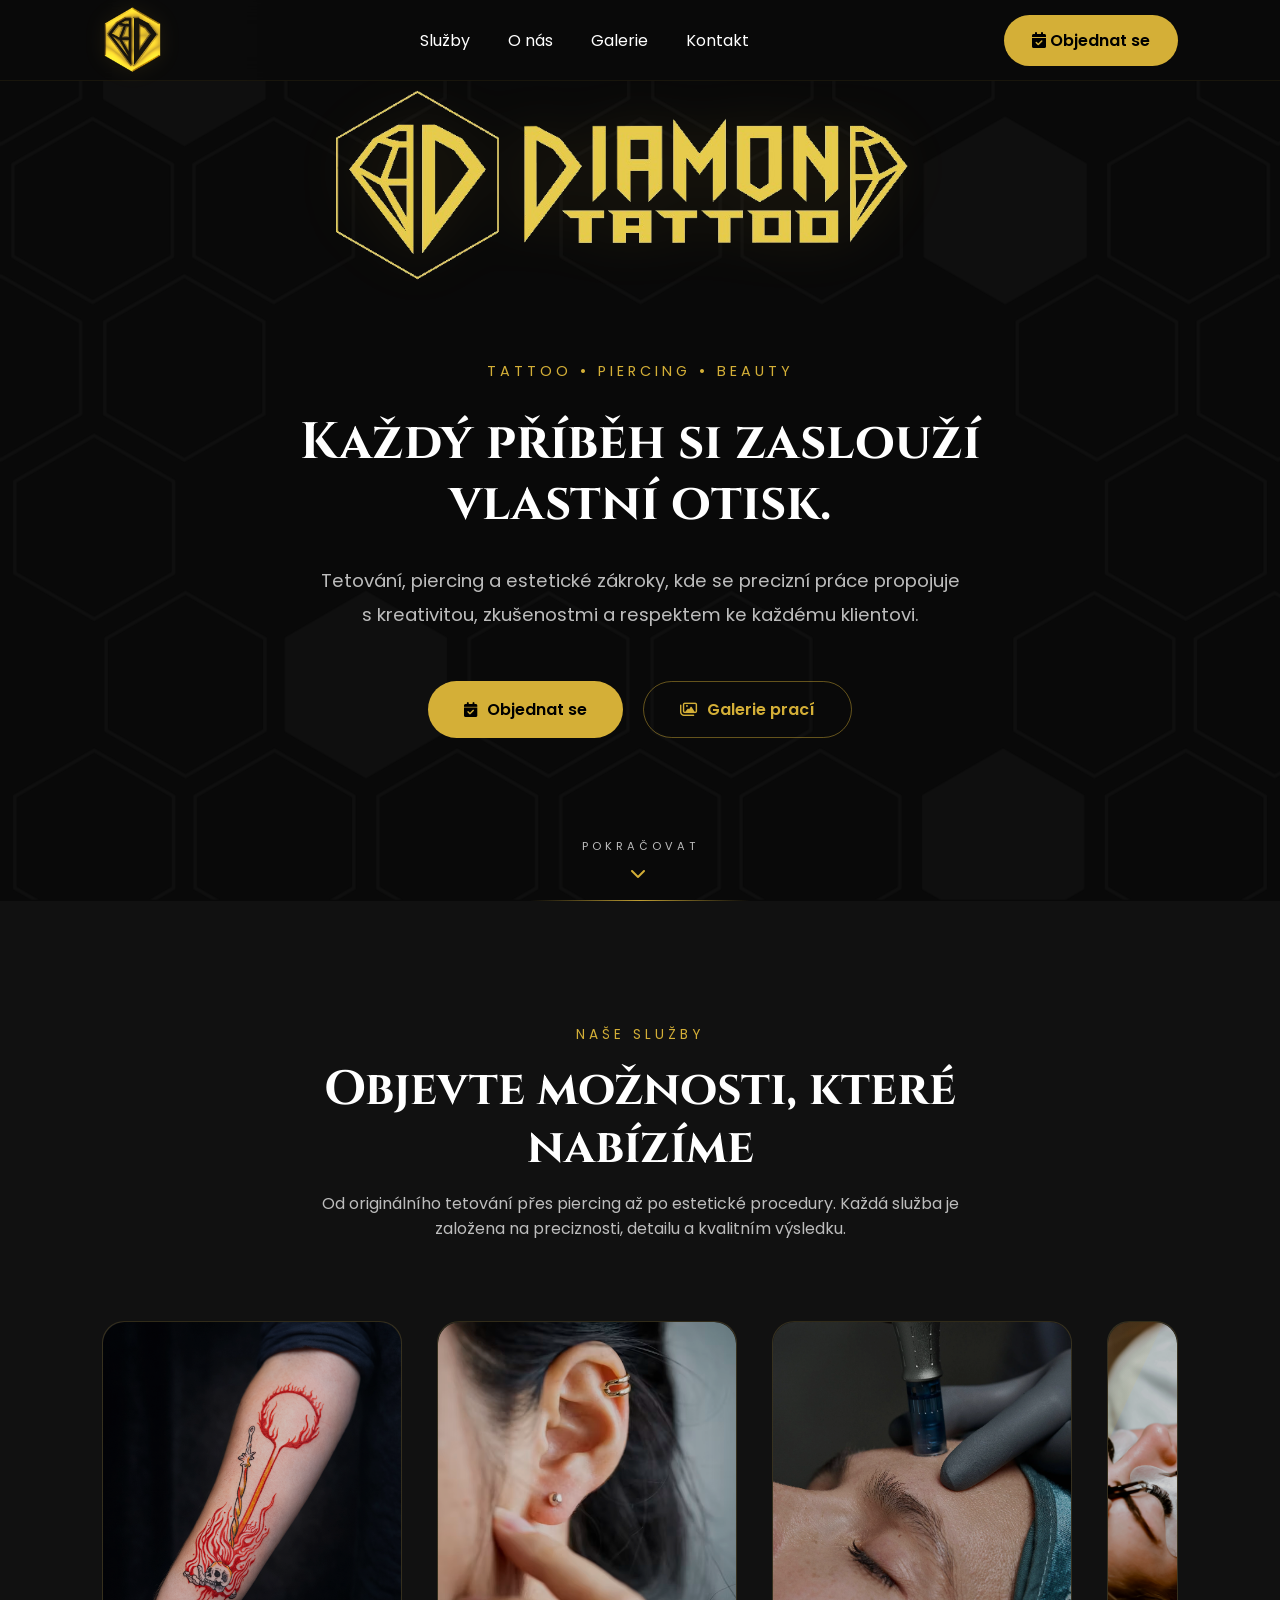
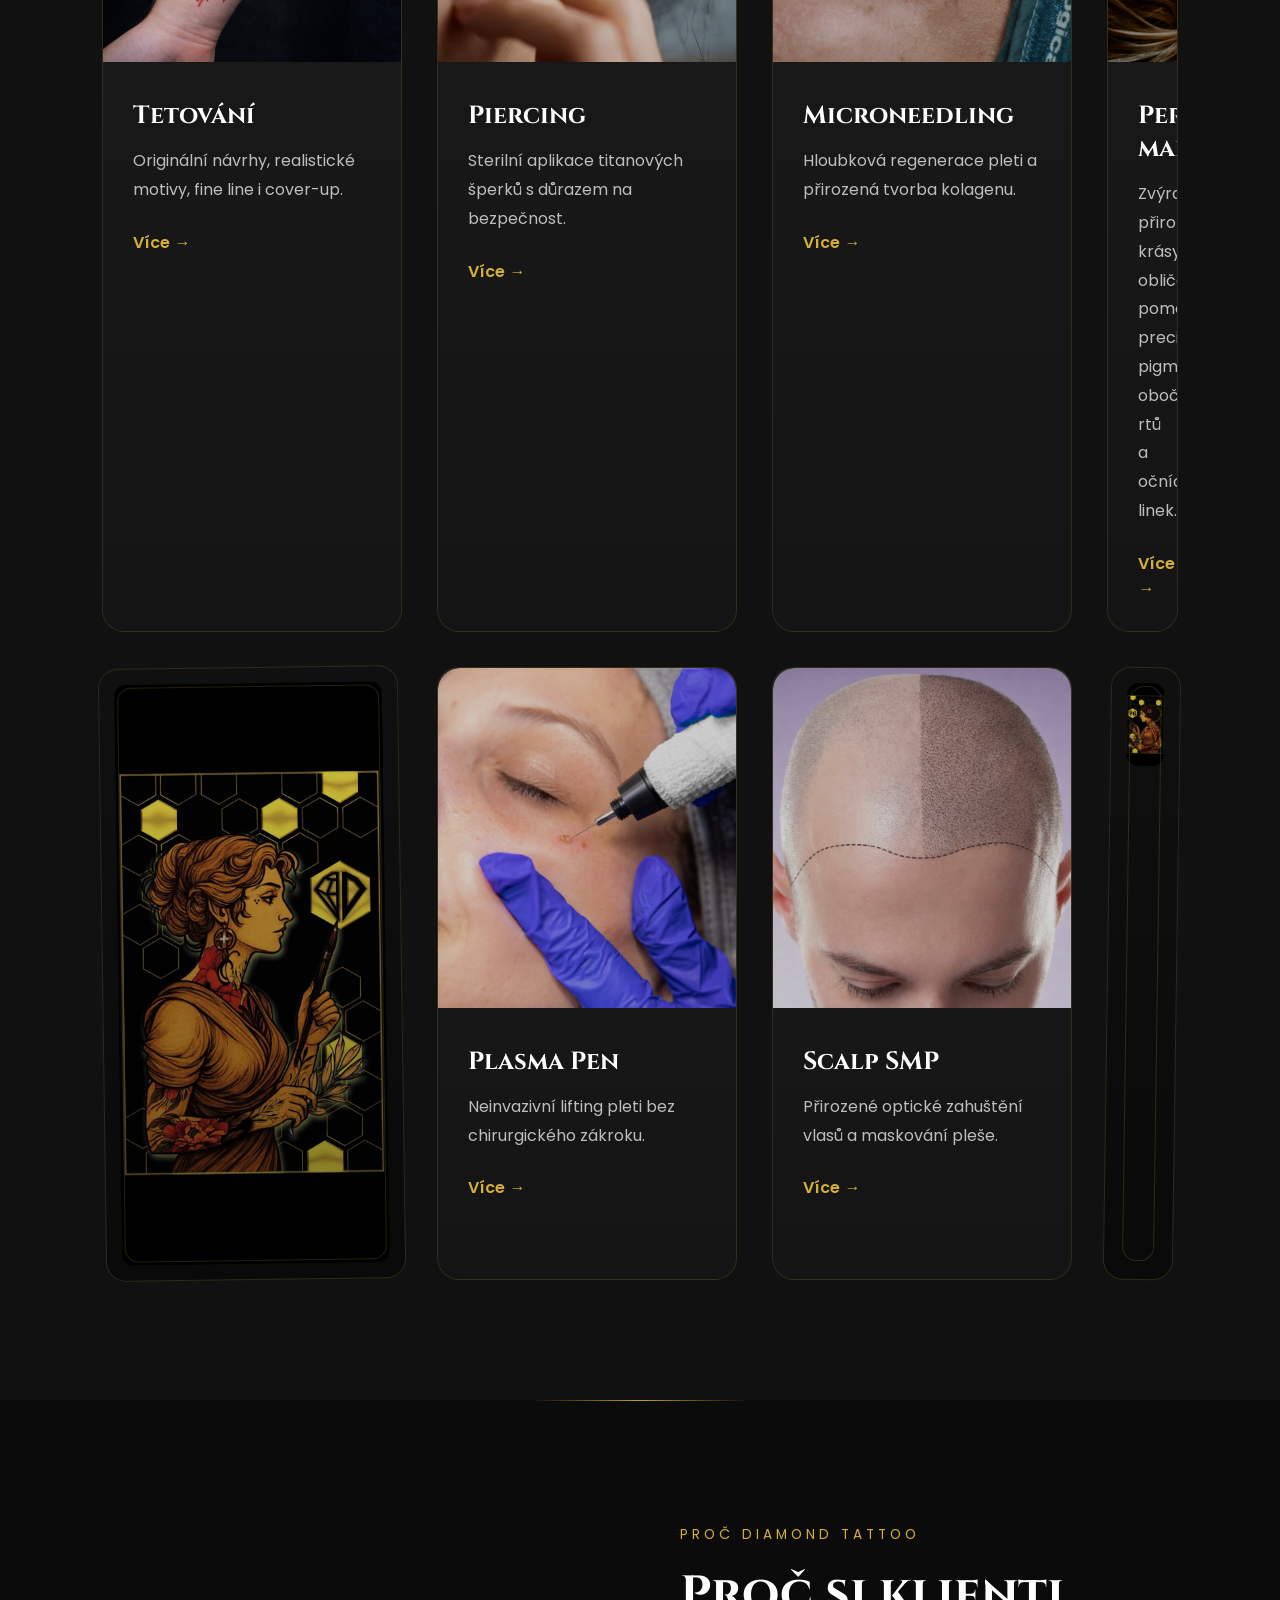
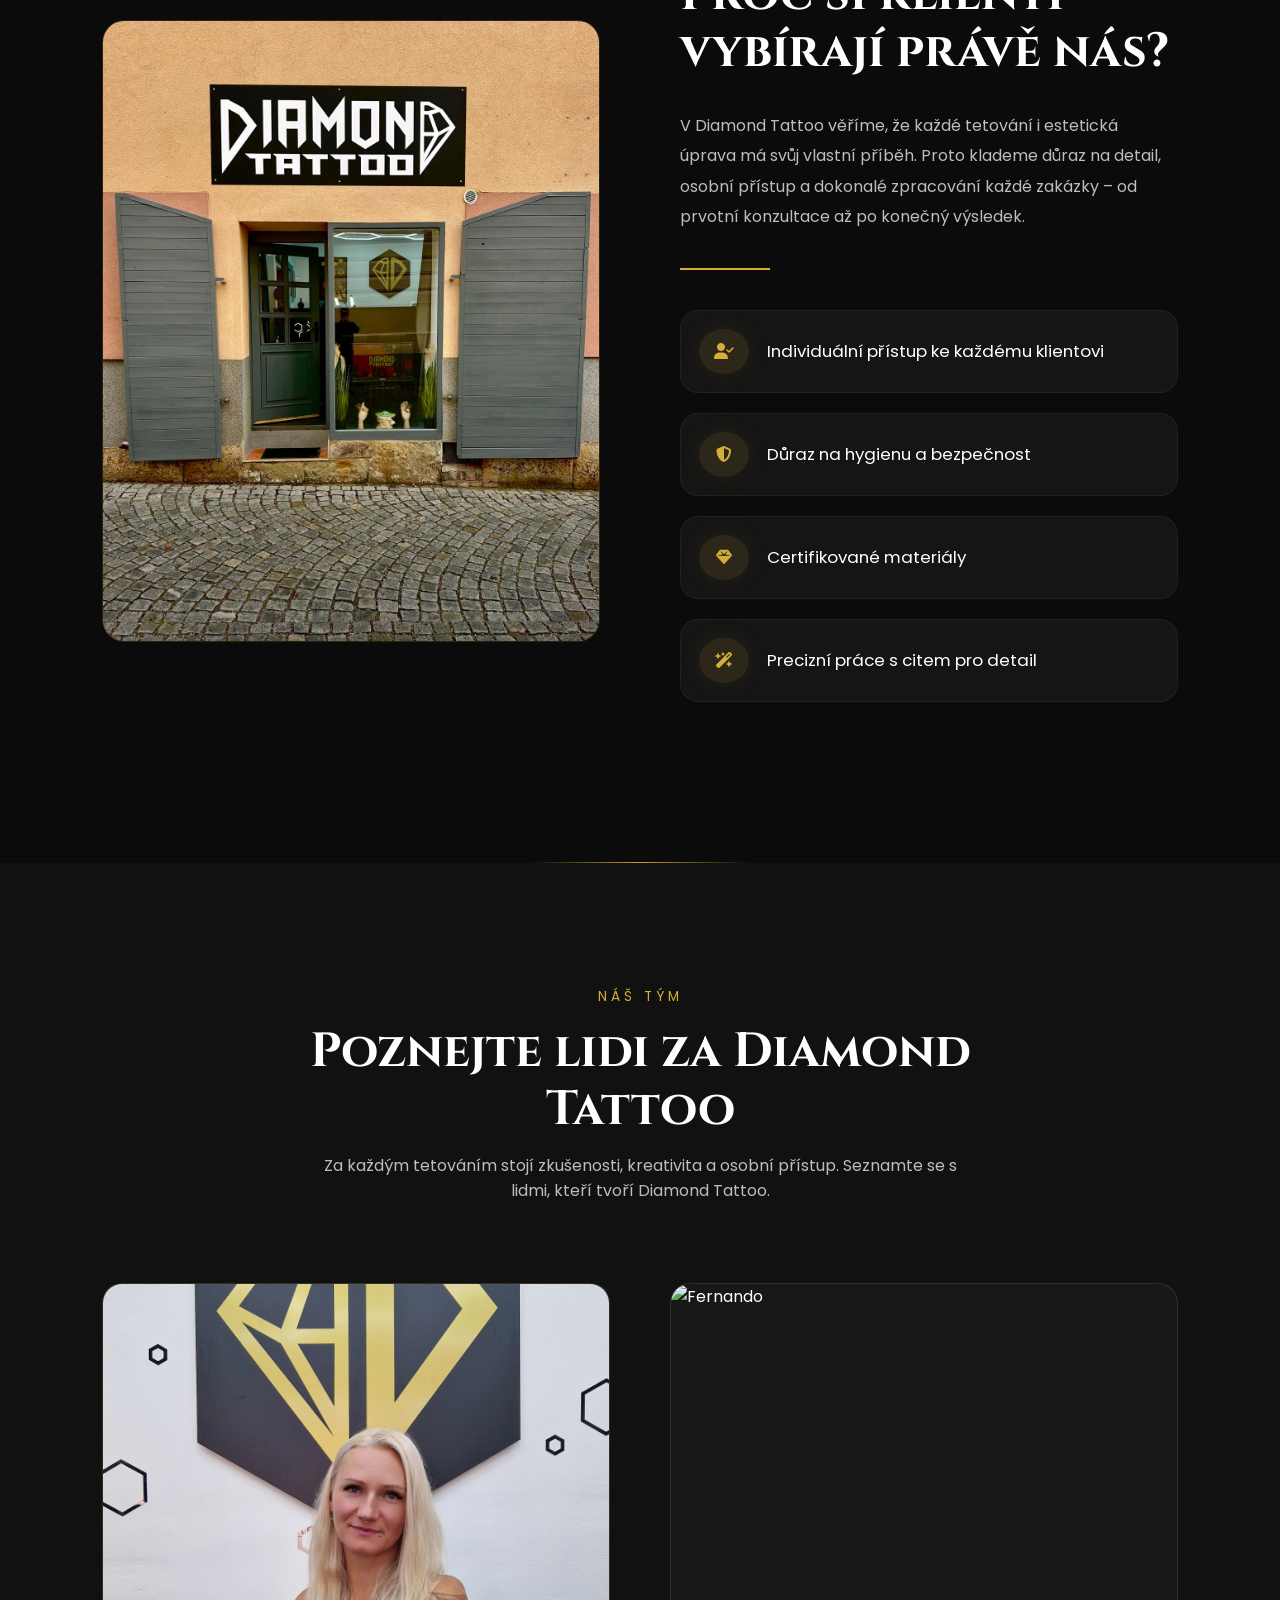
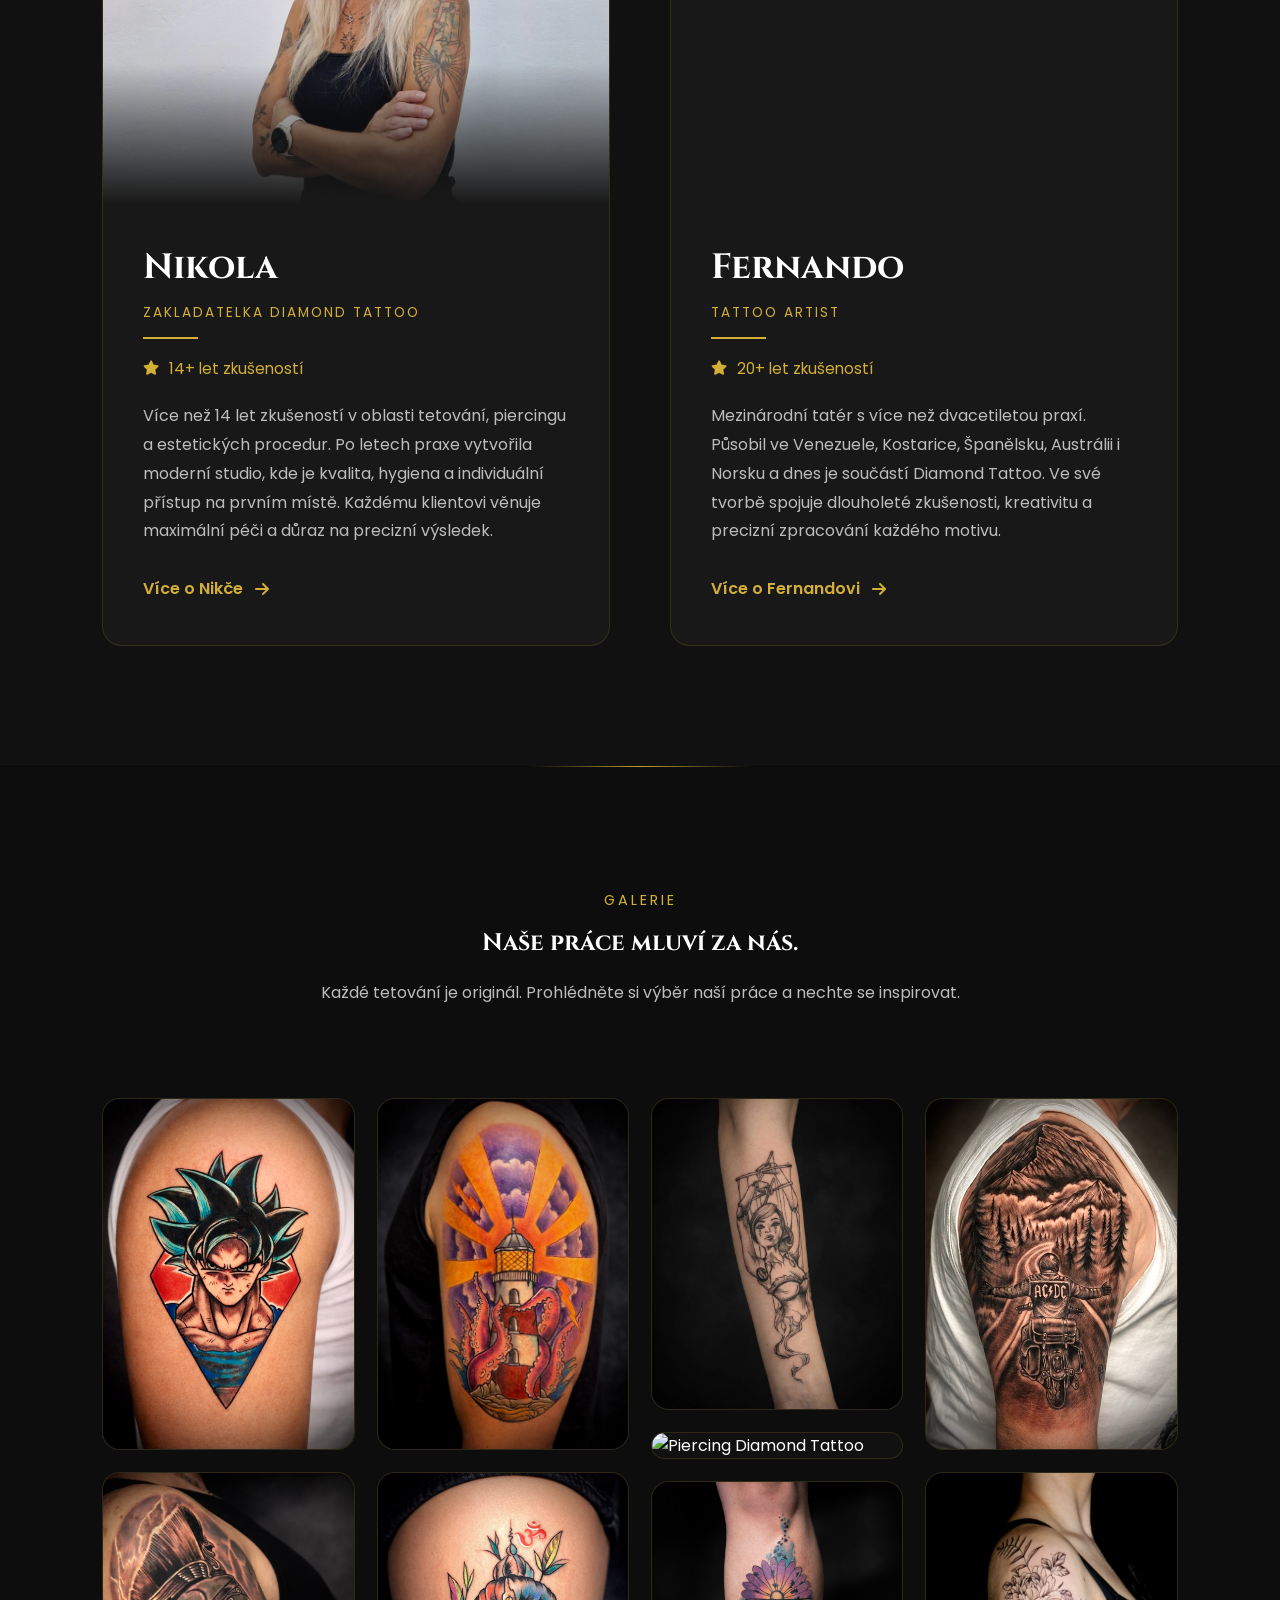
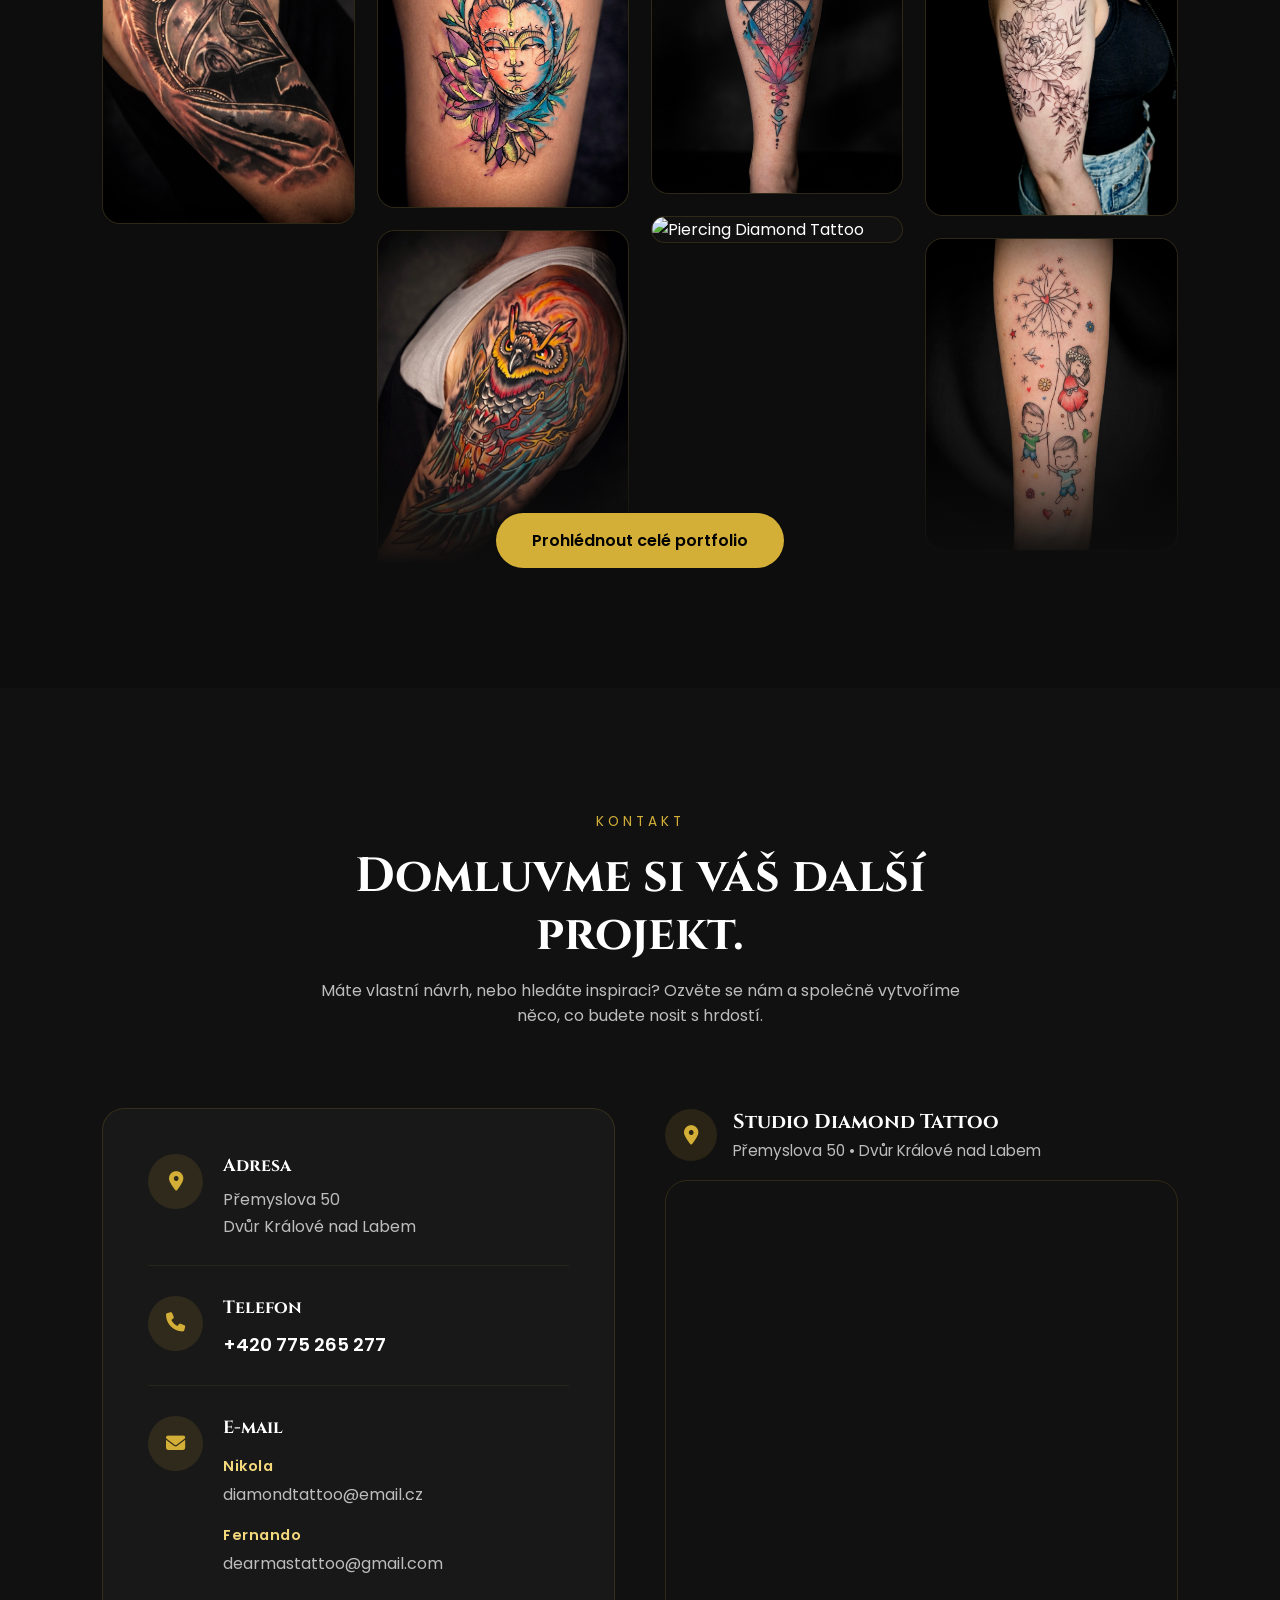
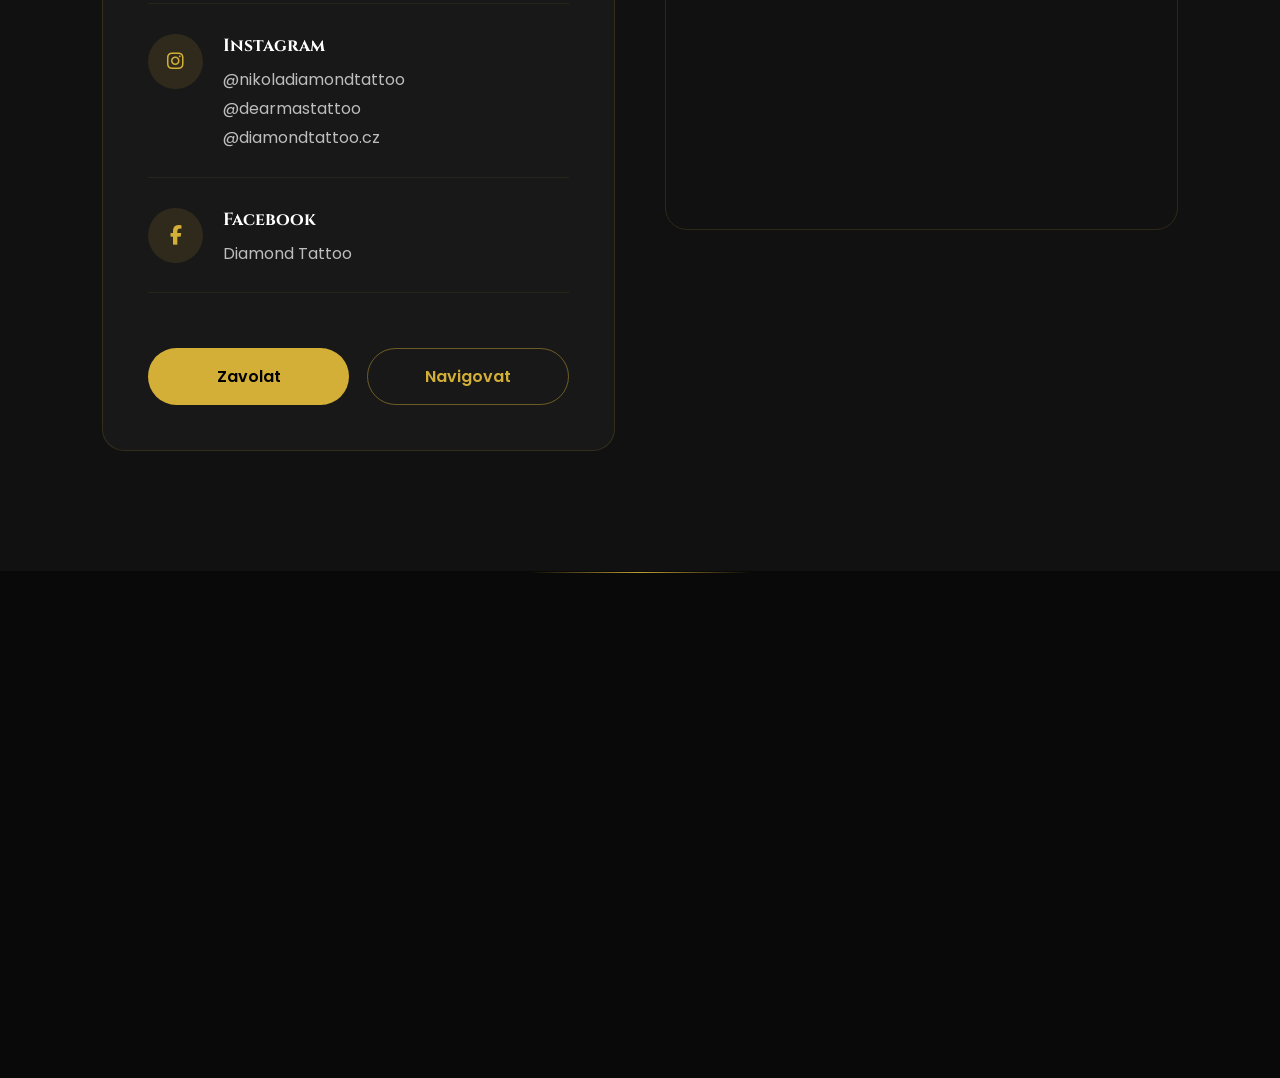
==== commit f054bffb: "Final website update" ====
--- a/index.html
+++ b/index.html
@@ -198,7 +198,7 @@
         <!-- Piercing -->
         <a href="piercing.html" class="service-card">
 
-            <img src="assets/img/piercing.jpg" alt="Piercing">
+            <img src="assets/img/piercinghero.avif" alt="Piercing">
 
             <div class="service-content">
 
--- a/assets/css/style.css
+++ b/assets/css/style.css
@@ -1211,7 +1211,7 @@
 
 .team-card:hover img{
 
-    transform:scale(1.05);
+    transform:scale(.93);
 }
 
 .team-content{
@@ -3212,3 +3212,32 @@
 
 }
 
+/* ==================================================
+   SERVICE HERO
+================================================== */
+
+.service-hero{
+
+    min-height:60vh;
+
+}
+
+.service-hero .page-hero-content{
+
+    max-width:760px;
+
+}
+
+.service-hero h1{
+
+    font-size:4rem;
+
+}
+
+.service-hero p{
+
+    max-width:650px;
+
+    margin:25px auto 0;
+
+}
--- a/assets/css/animations.css
+++ b/assets/css/animations.css
@@ -39,11 +39,11 @@
 
     opacity:0;
 
-    transform:translateY(60px);
-
-    transition:
-        opacity .8s cubic-bezier(.22,.61,.36,1),
-        transform .8s cubic-bezier(.22,.61,.36,1);
+    transform:translateY(35px);
+
+    transition:
+        opacity .55s cubic-bezier(.22,.61,.36,1),
+        transform .55s cubic-bezier(.22,.61,.36,1);
 
     will-change:opacity,transform;
 
@@ -63,11 +63,11 @@
 
     opacity:0;
 
-    transform:translateX(-80px);
-
-    transition:
-        opacity .9s cubic-bezier(.22,.61,.36,1),
-        transform .9s cubic-bezier(.22,.61,.36,1);
+    transform:translateX(-40px);
+
+    transition:
+        opacity .55s cubic-bezier(.22,.61,.36,1),
+        transform .55s cubic-bezier(.22,.61,.36,1);
 
 }
 
@@ -85,11 +85,11 @@
 
     opacity:0;
 
-    transform:translateX(80px);
-
-    transition:
-        opacity .9s cubic-bezier(.22,.61,.36,1),
-        transform .9s cubic-bezier(.22,.61,.36,1);
+    transform:translateX(40px);
+
+    transition:
+        opacity .55s cubic-bezier(.22,.61,.36,1),
+        transform .55s cubic-bezier(.22,.61,.36,1);
 
 }
 
@@ -107,11 +107,11 @@
 
     opacity:0;
 
-    transform:scale(.92);
-
-    transition:
-        opacity .8s ease,
-        transform .8s ease;
+    transform:scale(.96);
+
+    transition:
+        opacity .5s ease,
+        transform .5s ease;
 
 }
 
--- a/assets/css/responsive.css
+++ b/assets/css/responsive.css
@@ -95,6 +95,7 @@
     .hero-buttons{
         flex-direction:column;
         align-items:center;
+        
     }
 
     .btn{
@@ -502,18 +503,8 @@
     }
 
     /* TEAM */
-
-    .team-card img{
-        height:340px;
-    }
-
-    .team-content{
-        padding:25px;
-    }
-
-    .team-content h3{
-        font-size:1.7rem;
-    }
+    
+.team-card img{ height:425px; } .team-content{ padding:25px; } .team-content h3{ font-size:1.7rem; }
 
     /* CONTACT */
 
@@ -636,4 +627,130 @@
 
     }
 
+}
+
+/* ==================================================
+   SERVICE PAGES
+================================================== */
+
+@media (max-width:768px){
+
+    /* HERO */
+
+    .page-hero{
+        min-height:55vh;
+        padding:120px 6% 80px;
+    }
+
+    .page-hero-content h1{
+        font-size:2.3rem;
+        line-height:1.2;
+    }
+
+    .page-hero-content p{
+        font-size:1rem;
+        line-height:1.8;
+    }
+
+    /* Breadcrumb */
+
+    .breadcrumb{
+        flex-wrap:wrap;
+        gap:10px;
+        font-size:.9rem;
+    }
+
+    /* Intro */
+
+    .artist-story{
+        grid-template-columns:1fr;
+        gap:40px;
+        text-align:center;
+    }
+
+    .artist-photo{
+        max-width:420px;
+        margin:auto;
+    }
+
+    .artist-content h2{
+        font-size:2.2rem;
+    }
+
+    .artist-meta{
+        justify-content:center;
+        flex-wrap:wrap;
+    }
+
+    /* Cards */
+
+    .styles-grid,
+    .aftercare-grid,
+    .warning-grid{
+        grid-template-columns:1fr;
+    }
+
+    .style-card,
+    .aftercare-card,
+    .warning-card{
+        padding:30px;
+    }
+
+    /* Timeline */
+
+    .timeline::before{
+        left:25px;
+    }
+
+    .timeline-item{
+        gap:18px;
+    }
+
+    .timeline-year{
+        width:55px;
+        height:55px;
+        font-size:.85rem;
+    }
+
+    .timeline-content{
+        padding:24px;
+    }
+
+}
+
+@media (max-width:480px){
+
+    .page-hero{
+        min-height:50vh;
+        padding:110px 6% 70px;
+    }
+
+    .page-hero-content h1{
+        font-size:2rem;
+    }
+
+    .page-hero-content p{
+        font-size:.95rem;
+    }
+
+    .artist-content h2{
+        font-size:1.9rem;
+    }
+
+    .artist-meta{
+        gap:10px;
+    }
+
+    .artist-meta span{
+        width:100%;
+        justify-content:center;
+    }
+
+    .style-card,
+    .timeline-content,
+    .aftercare-card,
+    .warning-card{
+        padding:24px;
+    }
+
 }
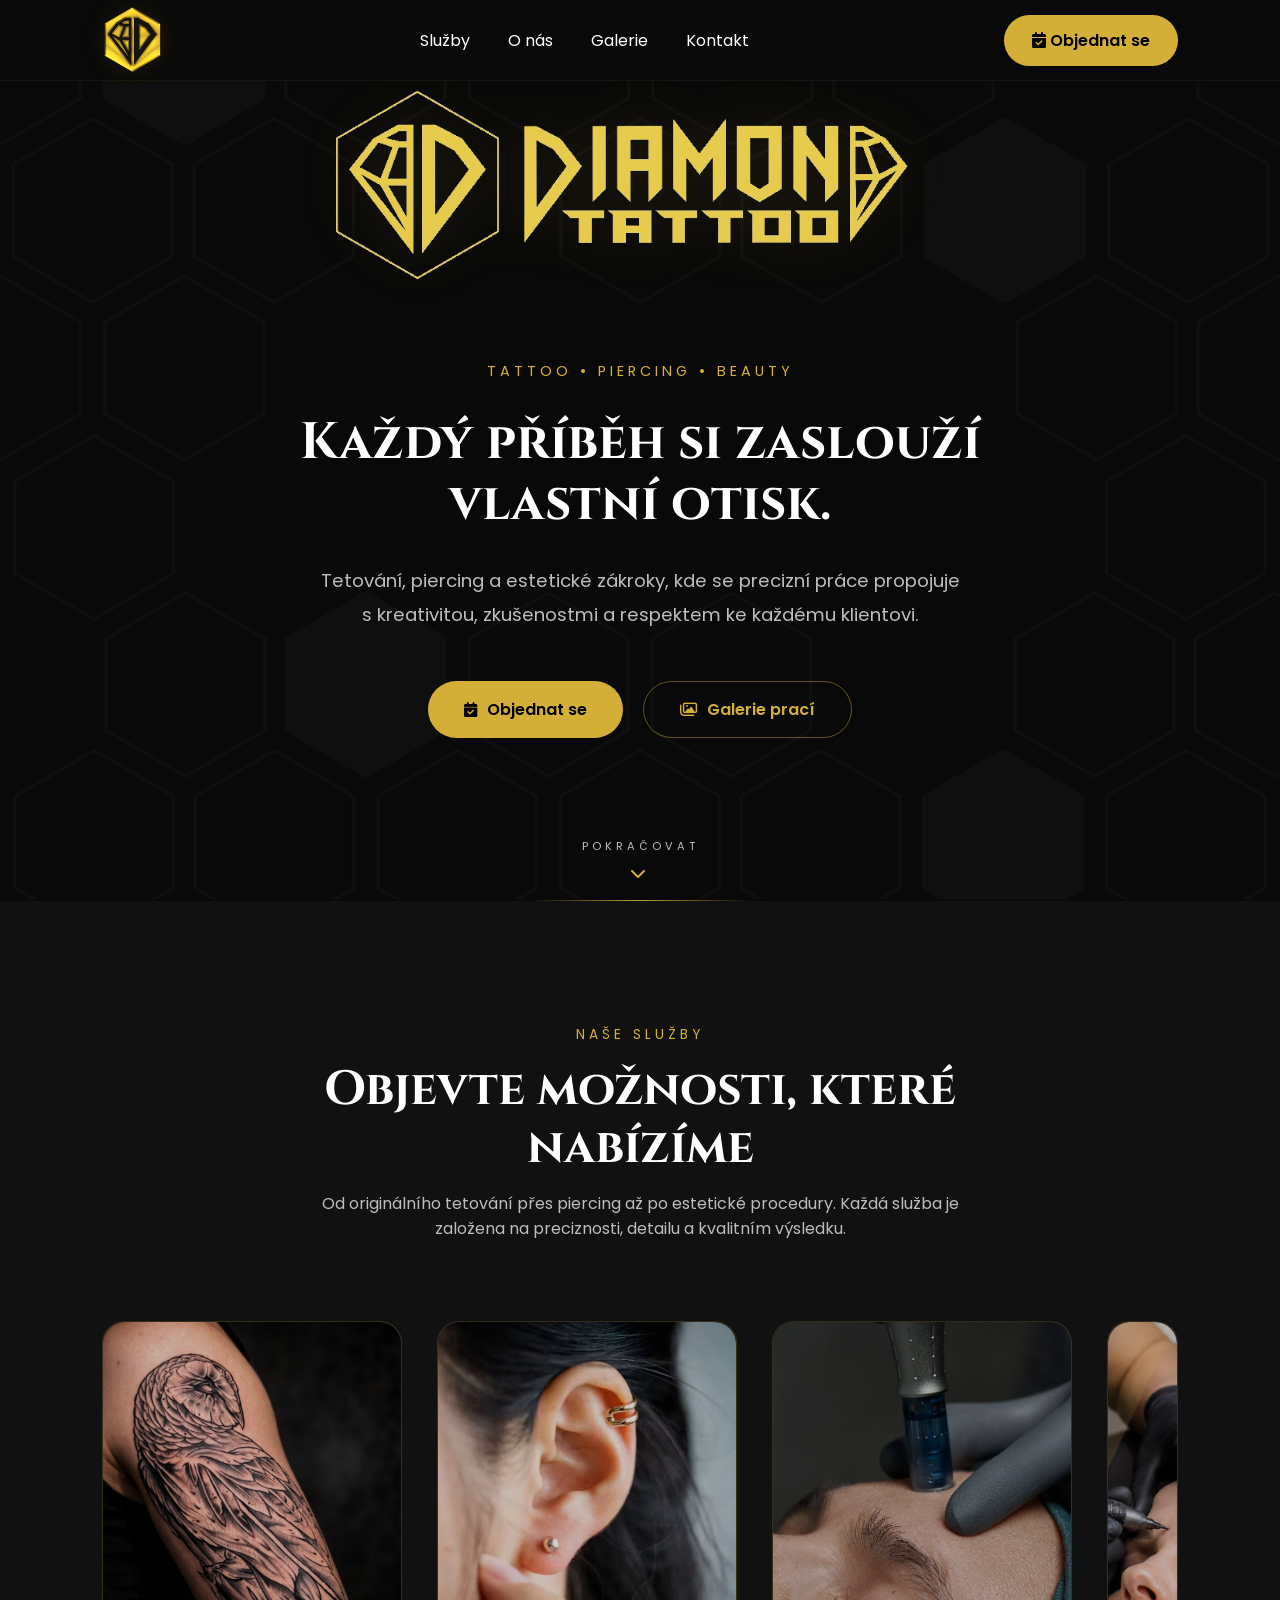
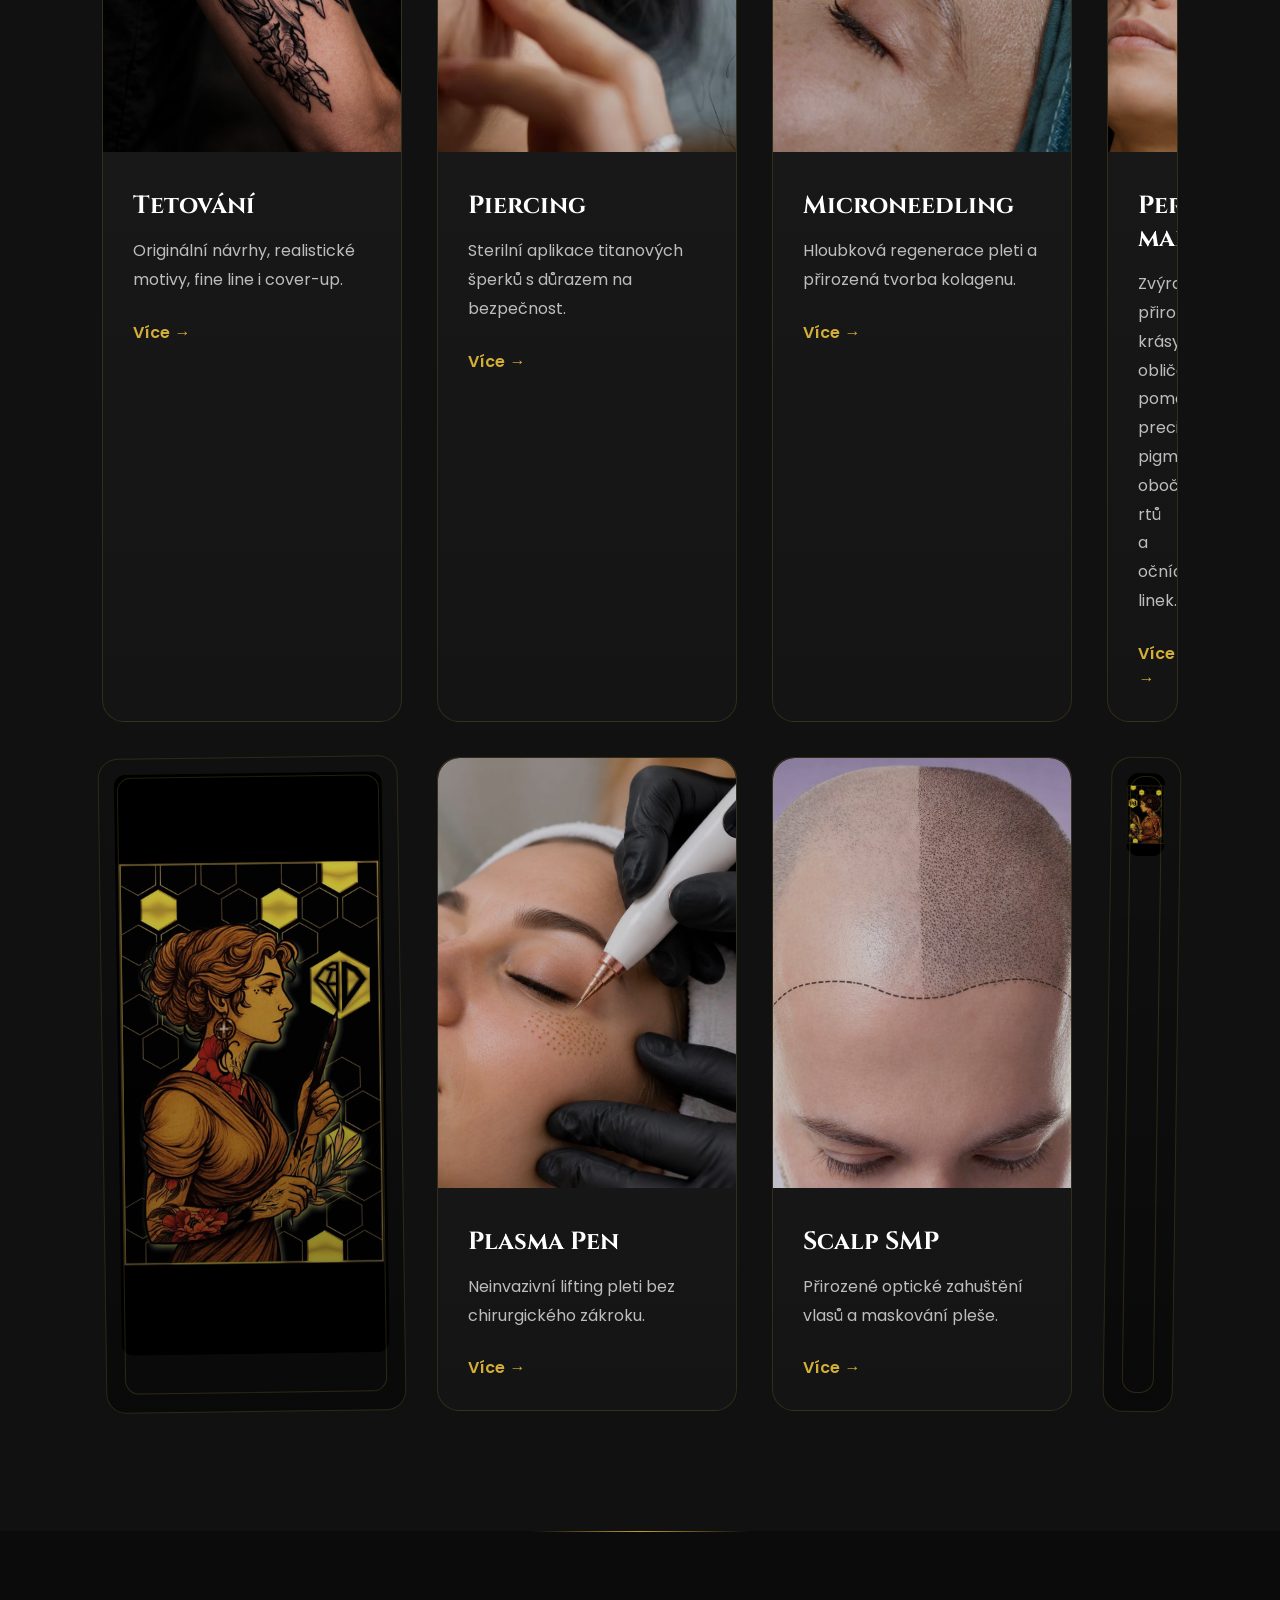
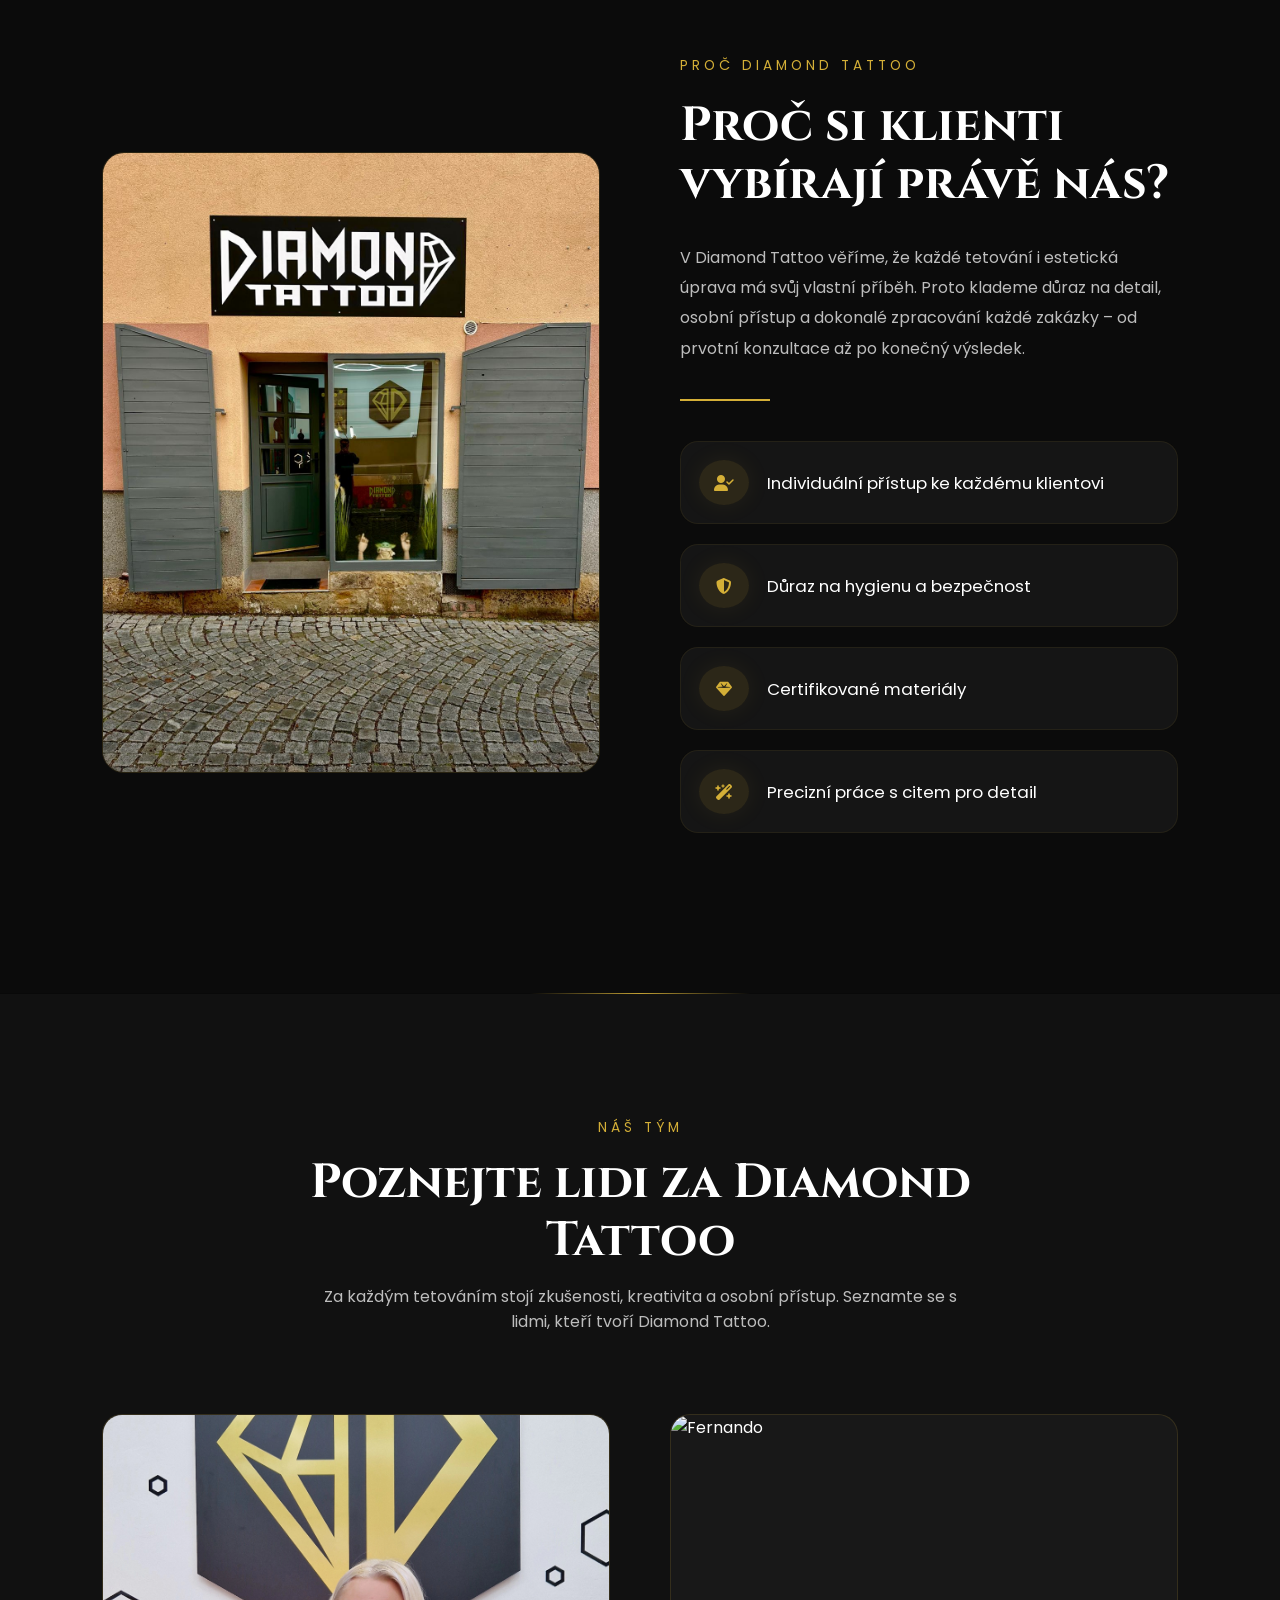
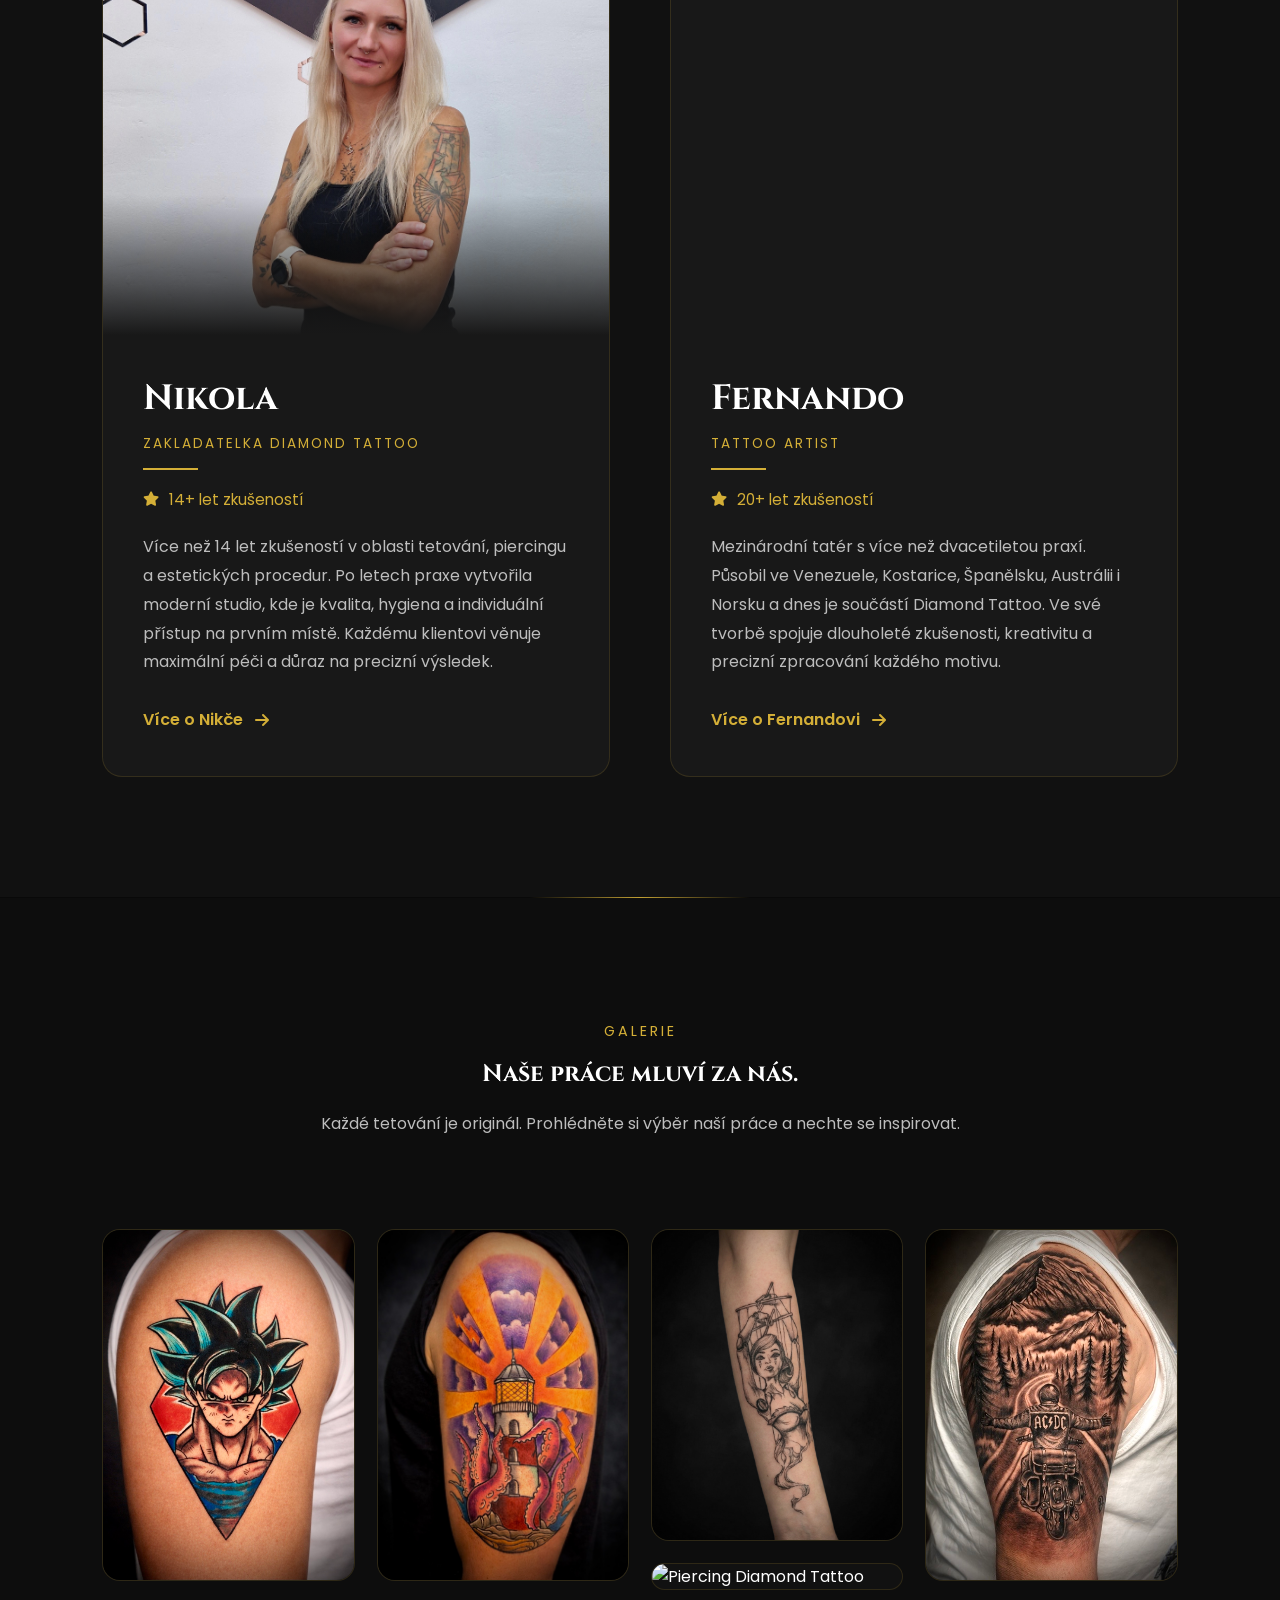
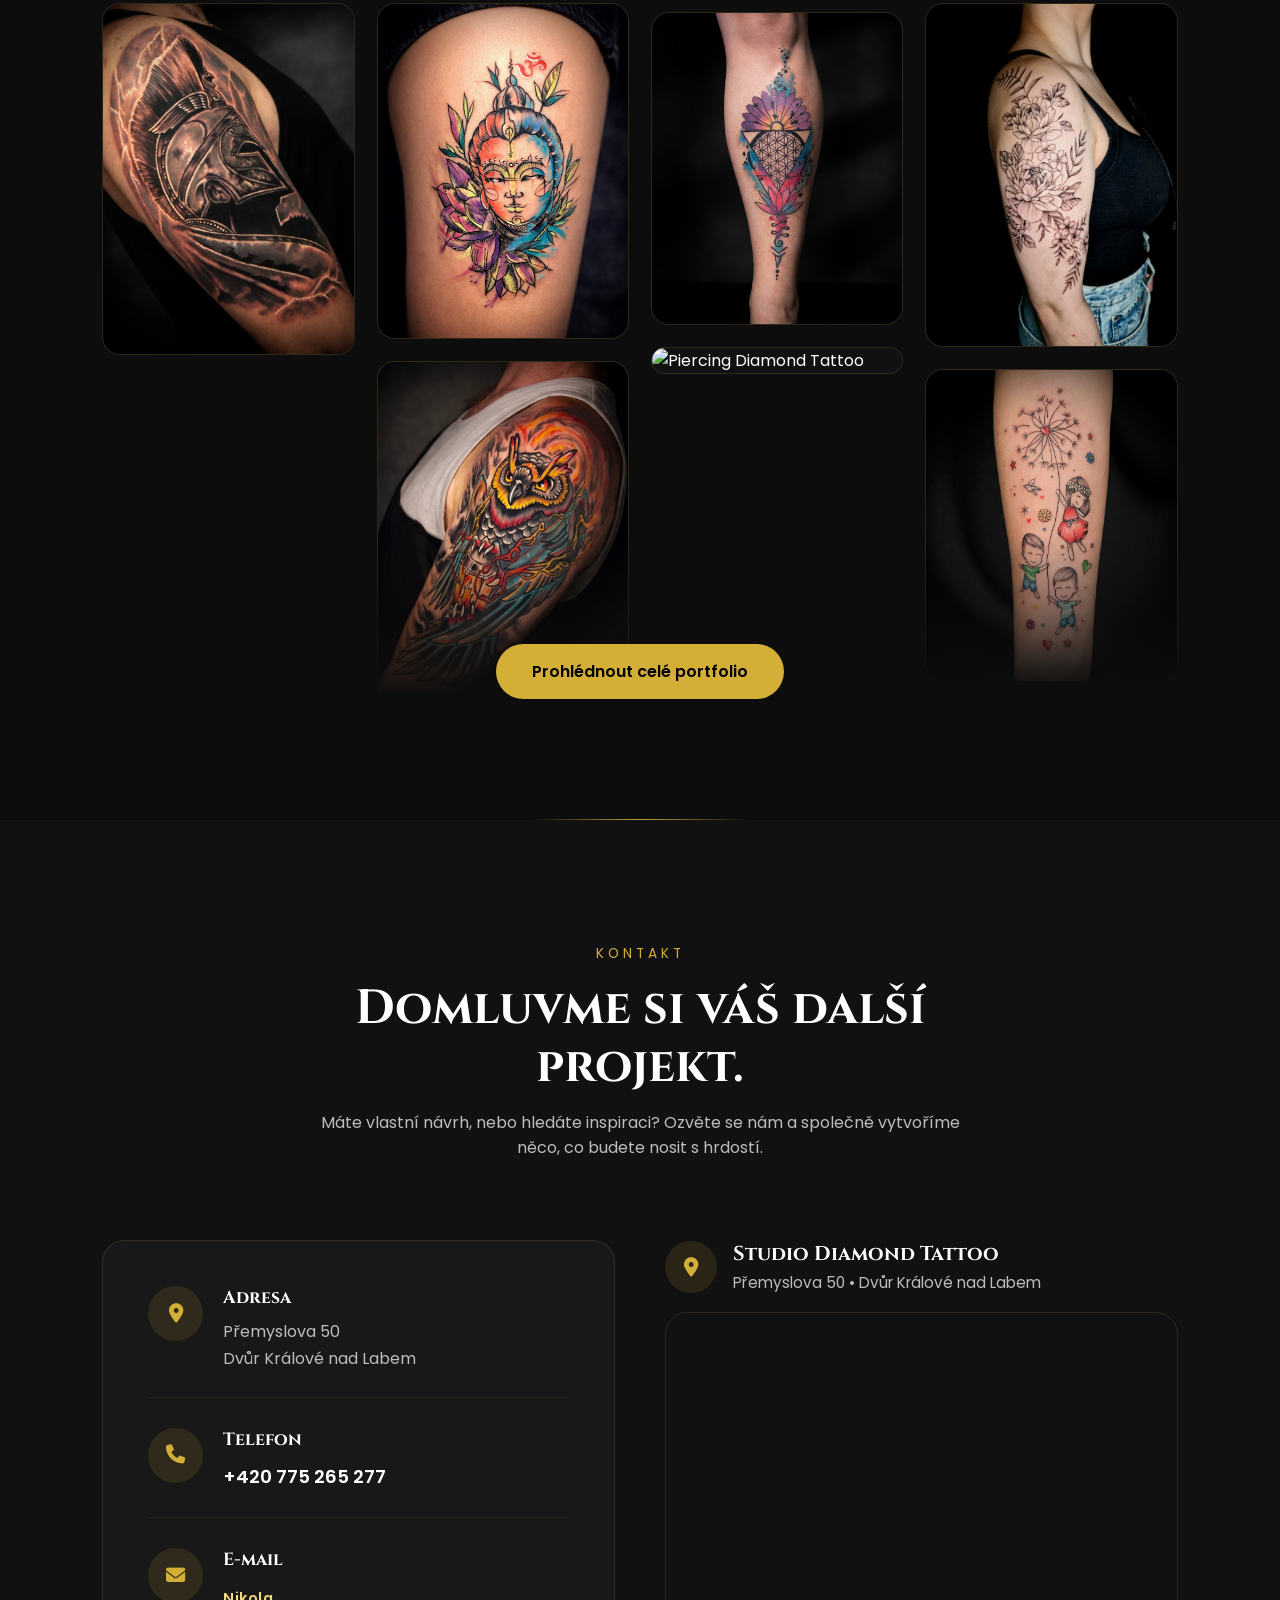
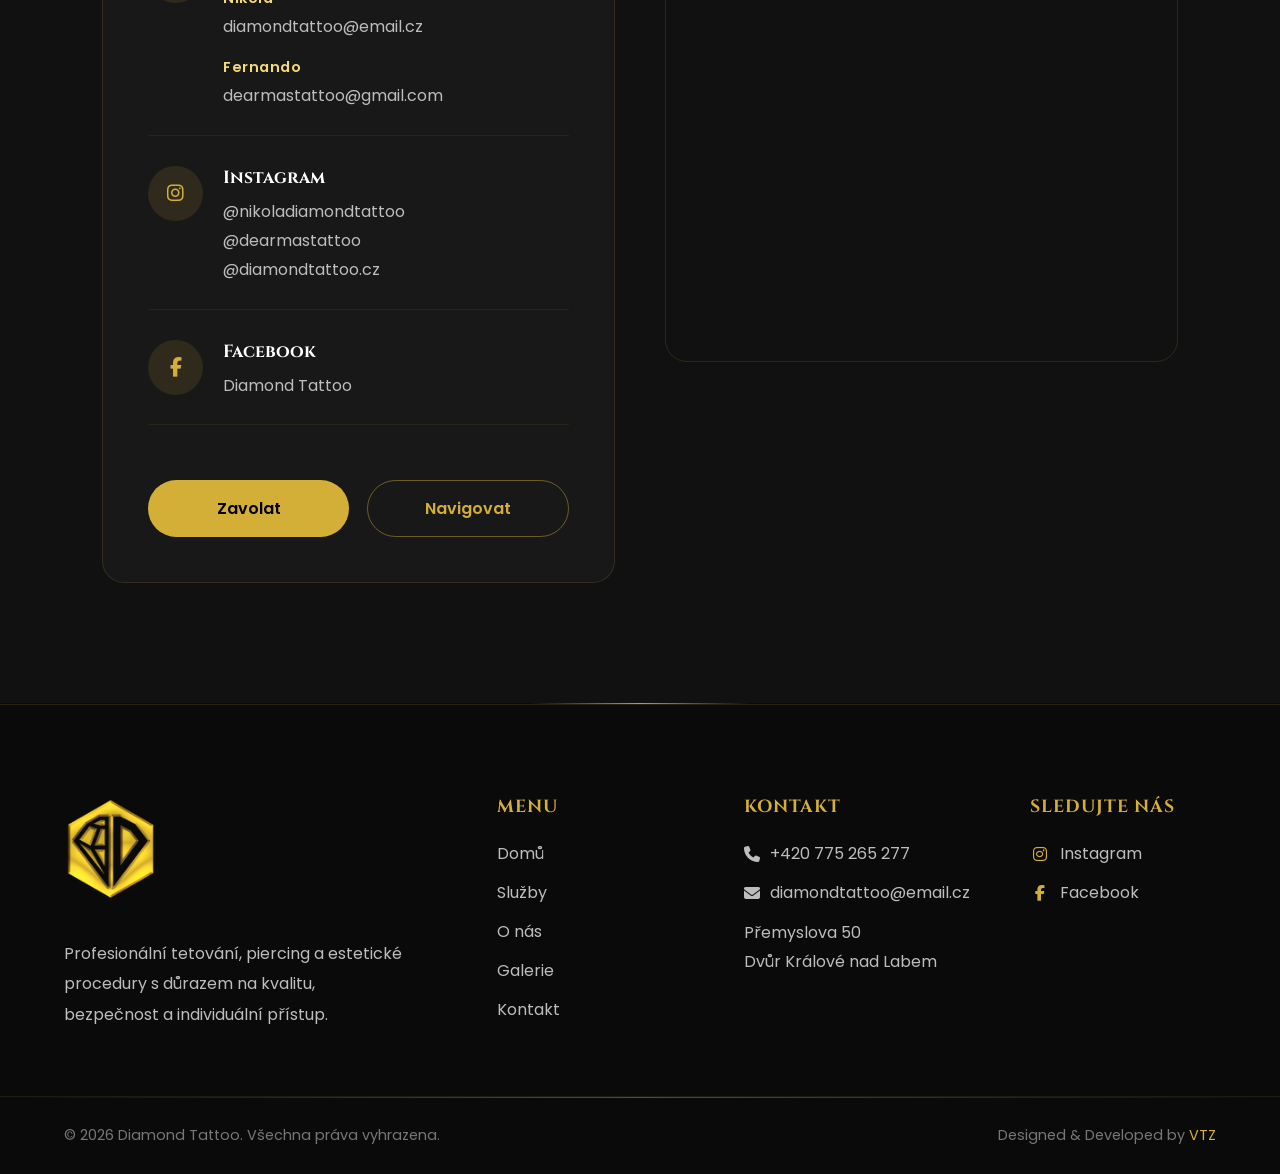
==== commit e0d8a425: "Update website" ====
--- a/index.html
+++ b/index.html
@@ -177,7 +177,7 @@
         <!-- Tetování -->
         <a href="tattoo.html" class="service-card">
 
-            <img src="assets/img/tattoo.PNG" alt="Tetování">
+            <img src="assets/img/57.jpg" alt="Tetování">
 
             <div class="service-content">
 
@@ -240,7 +240,7 @@
         <!-- Permanentní makeup -->
 <a href="permanentni-makeup.html" class="service-card">
 
-    <img src="assets/img/permanent.jpg" alt="Permanentní makeup">
+    <img src="assets/img/permakeup1.png" alt="Permanentní makeup">
 
     <div class="service-content">
 
@@ -261,7 +261,7 @@
         <!-- Plasma Pen -->
         <a href="plasmapen.html" class="service-card">
 
-            <img src="assets/img/plasmapen.jpg" alt="Plasma Pen">
+            <img src="assets/img/ppen.jpeg" alt="Plasma Pen">
 
             <div class="service-content">
 
--- a/assets/css/style.css
+++ b/assets/css/style.css
@@ -611,7 +611,7 @@
 
     width:100%;
 
-    height:340px;
+    height:430px;
 
     object-fit:cover;
 
@@ -1563,6 +1563,7 @@
 
 }
 
+
 /* ==================================================
    LIGHTBOX
 ================================================== */
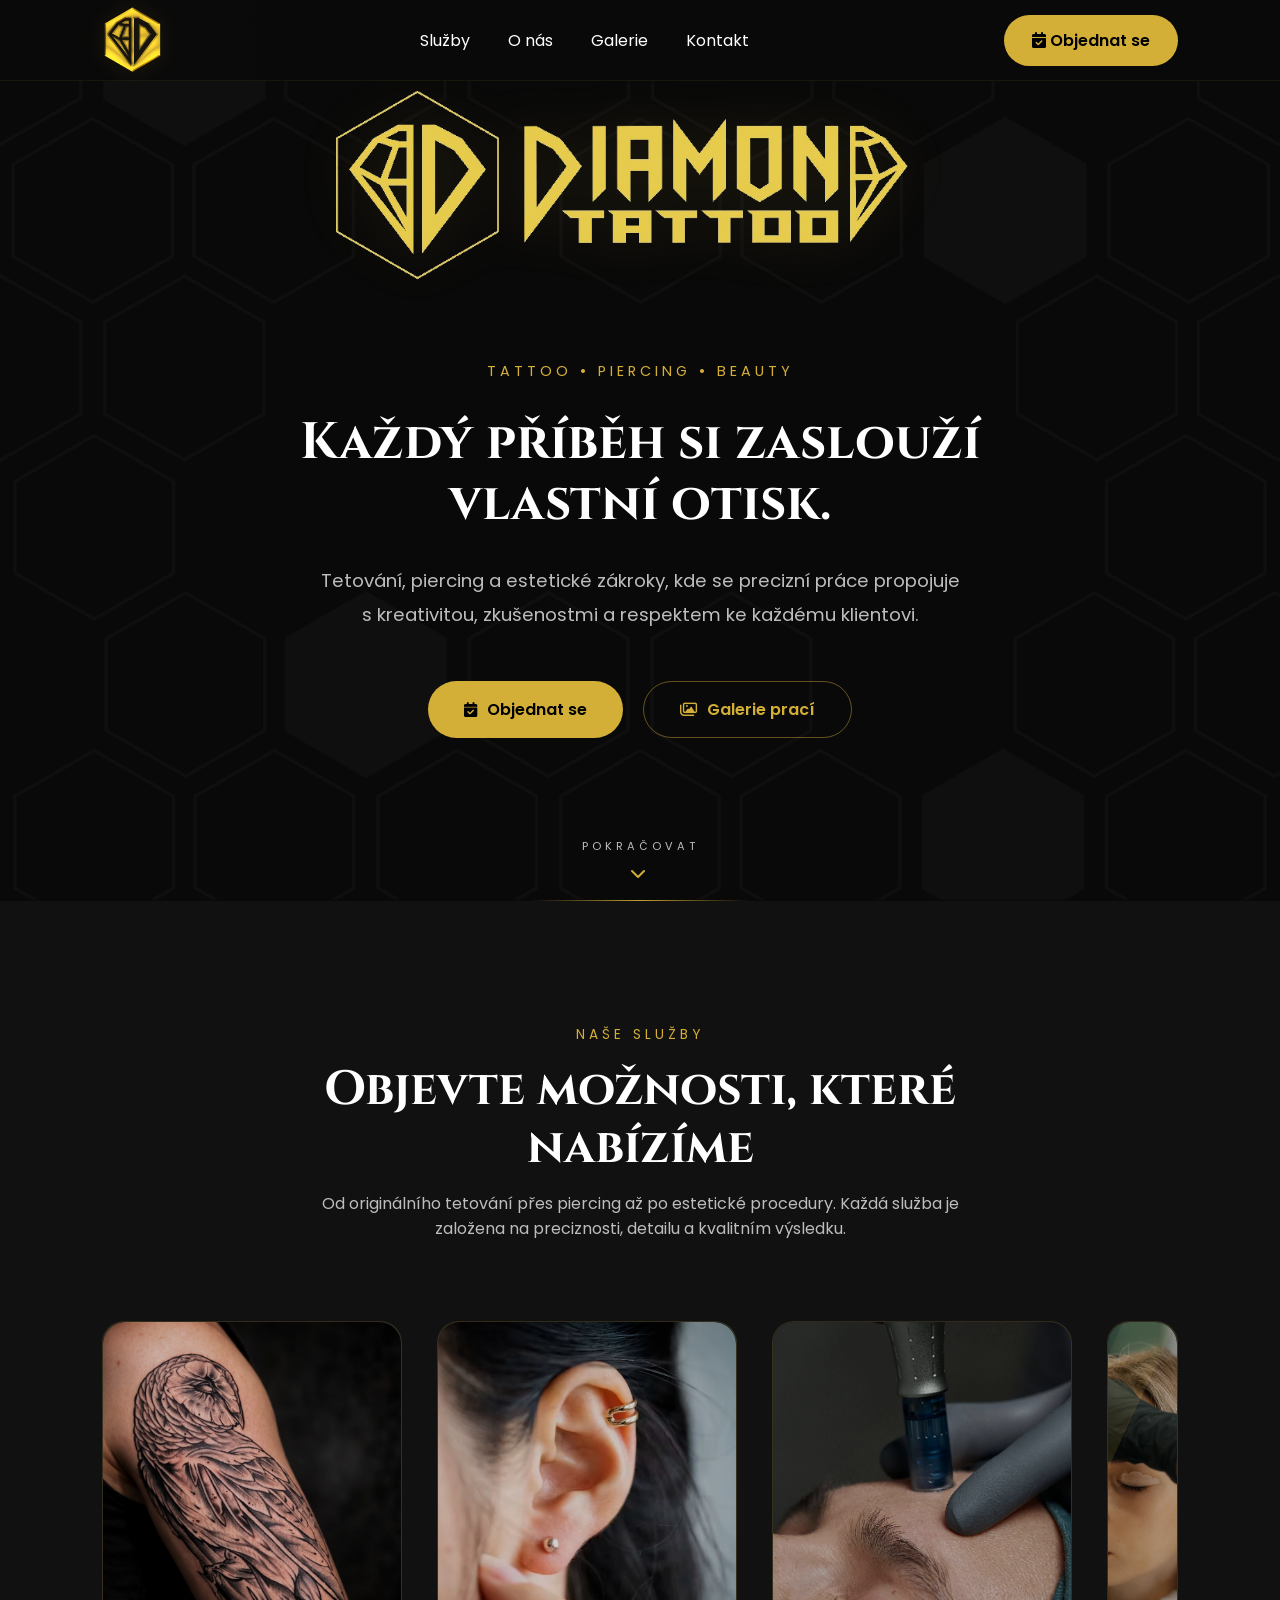
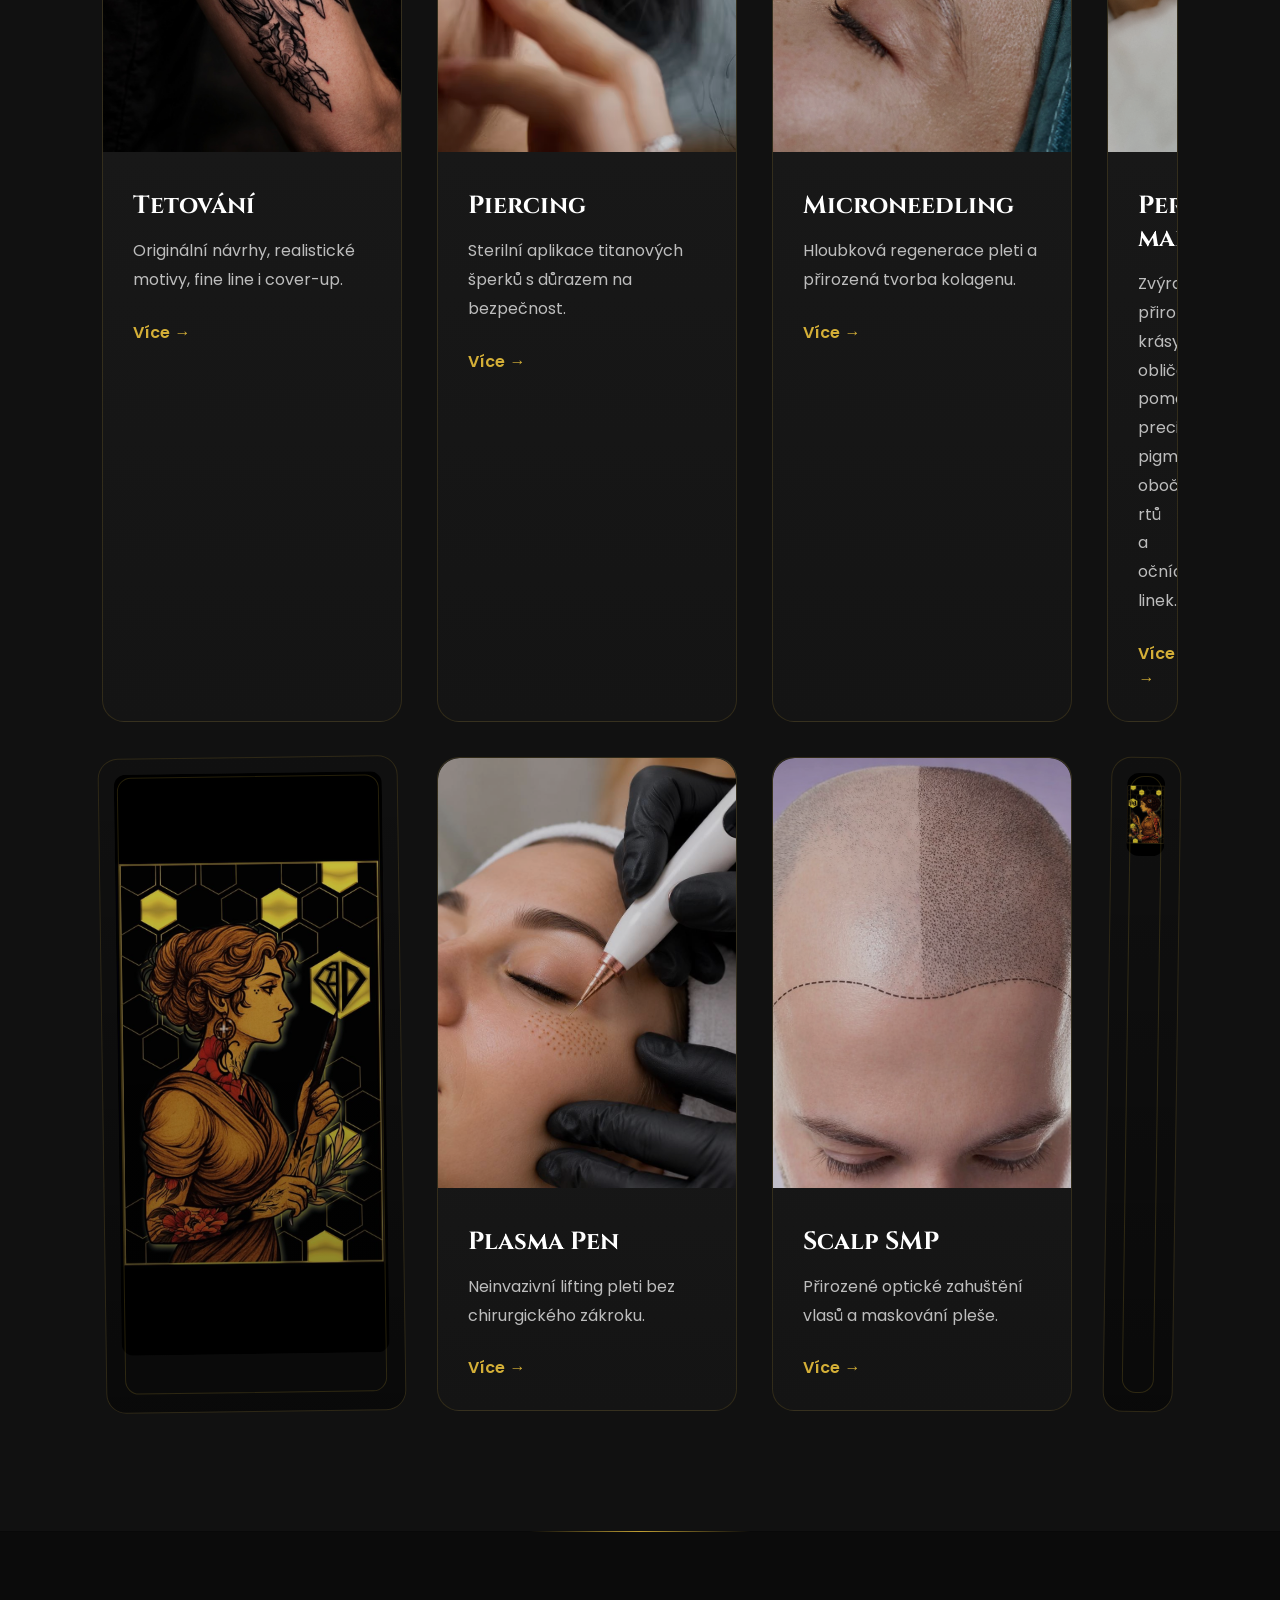
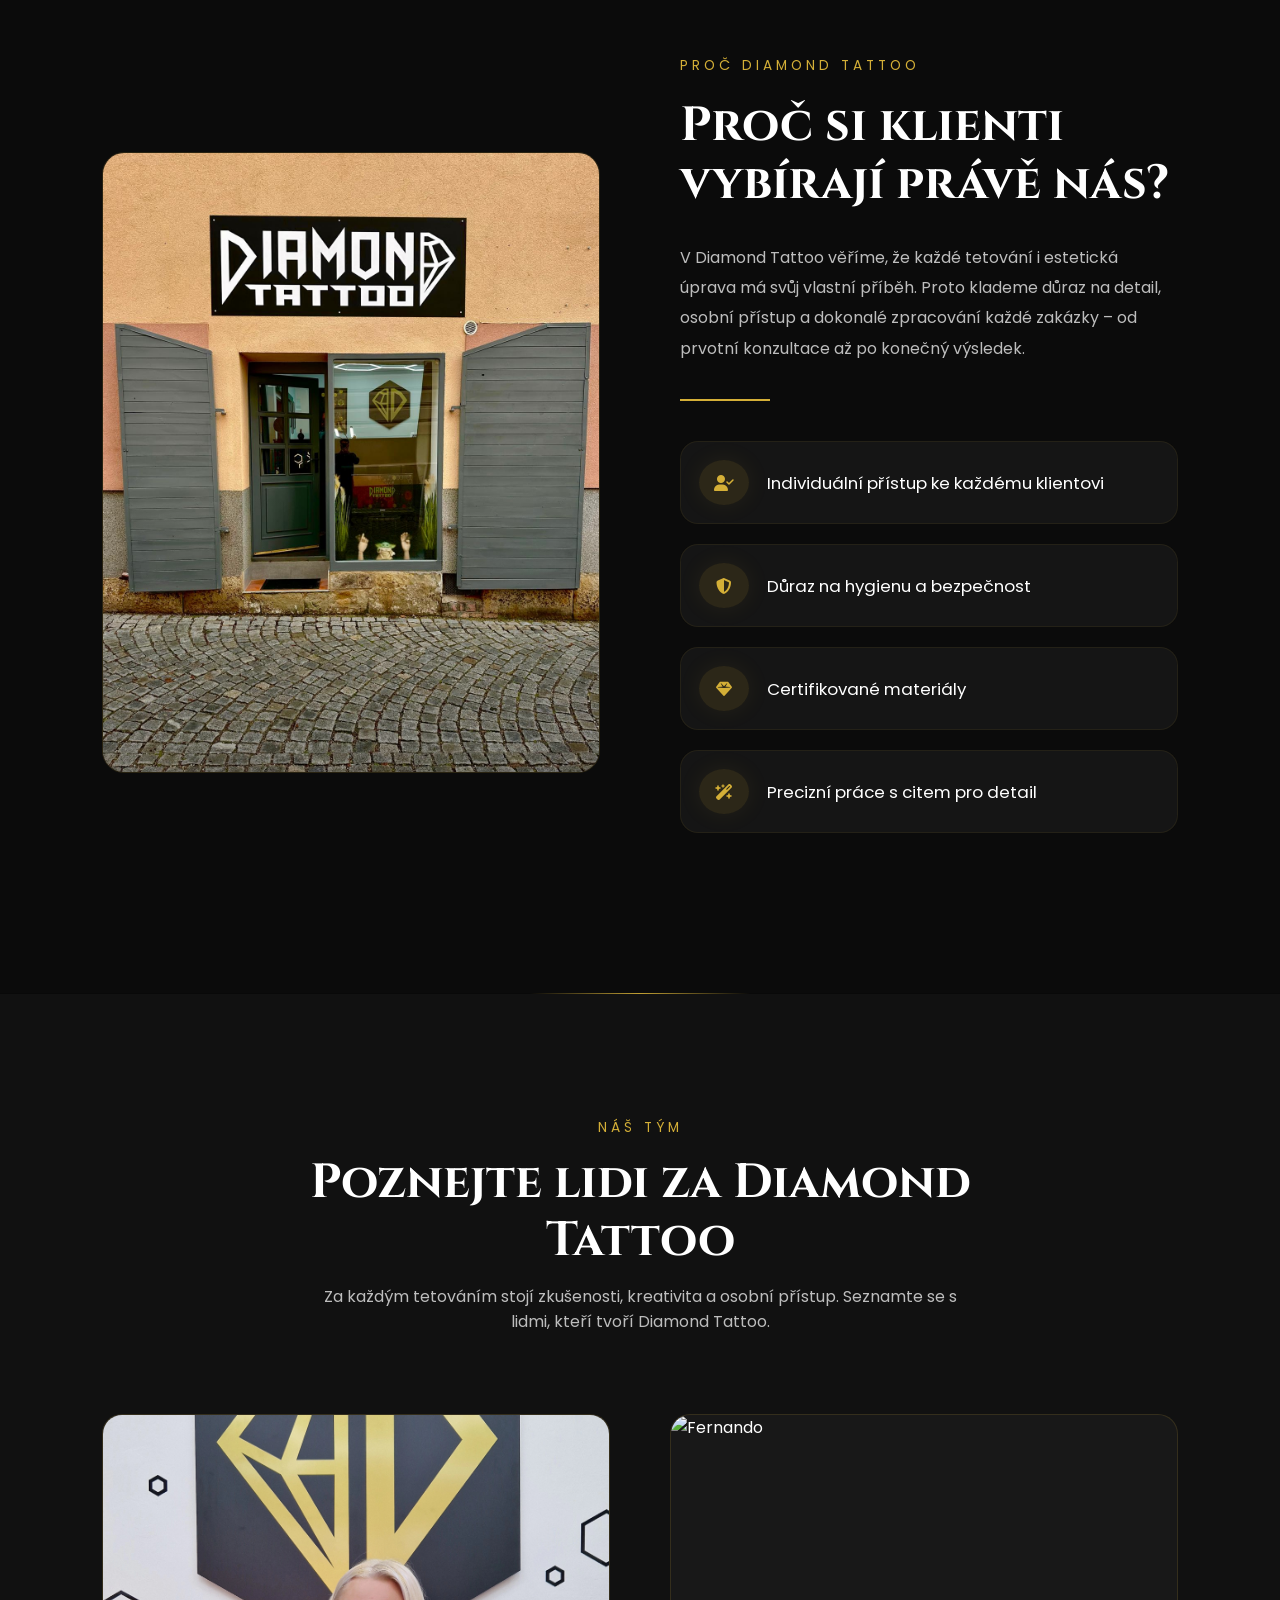
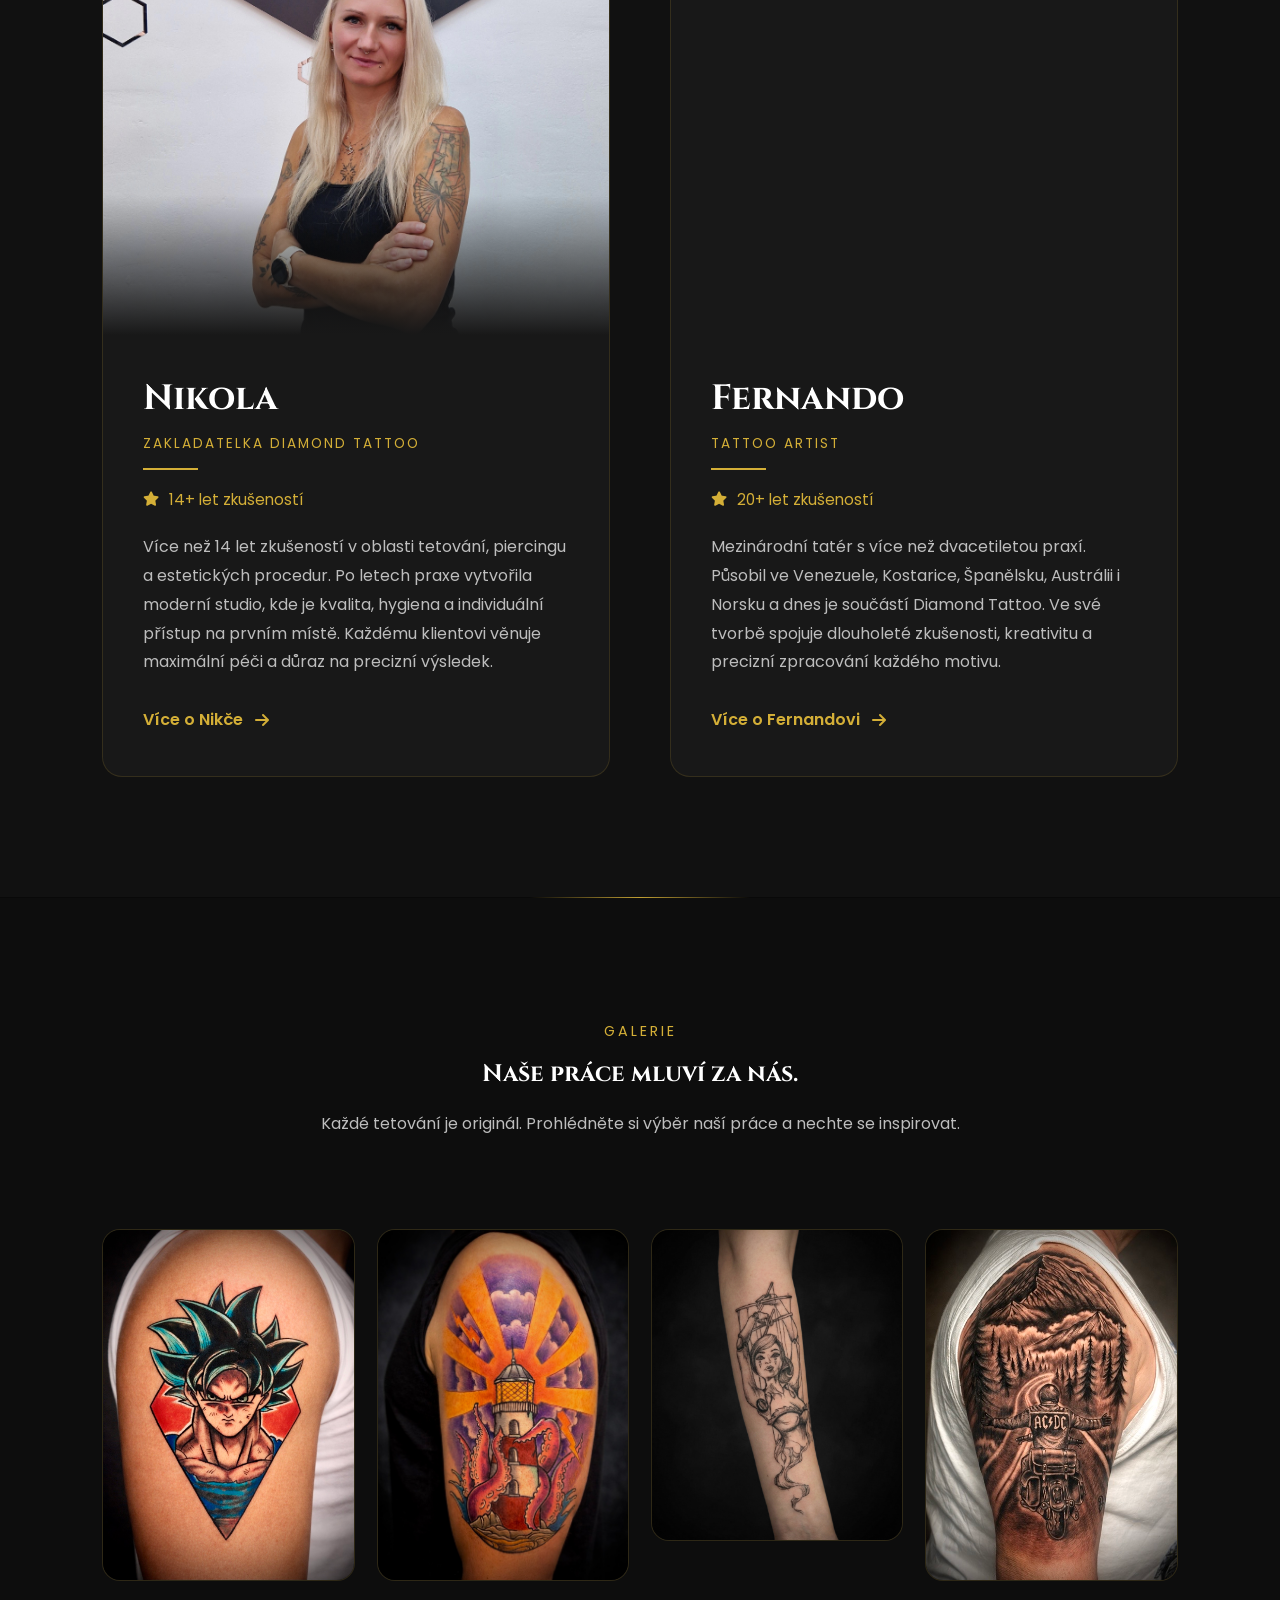
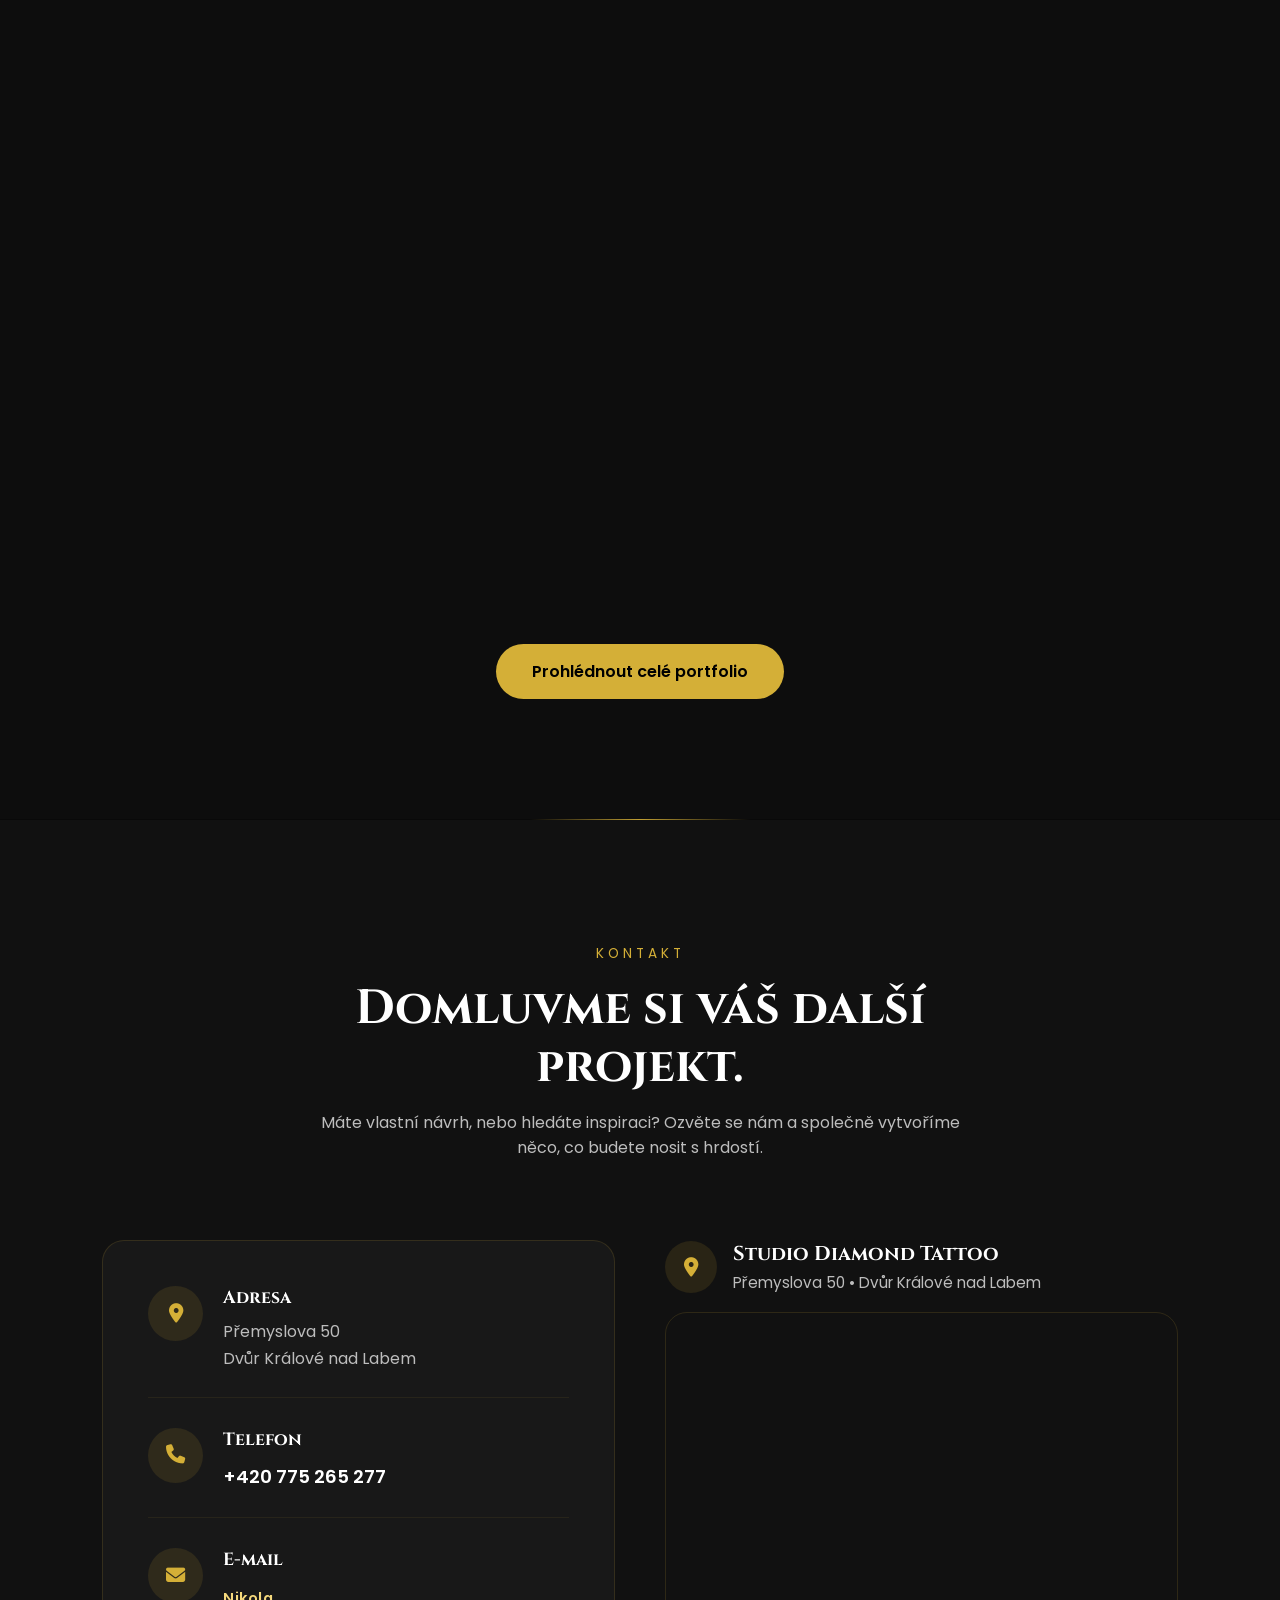
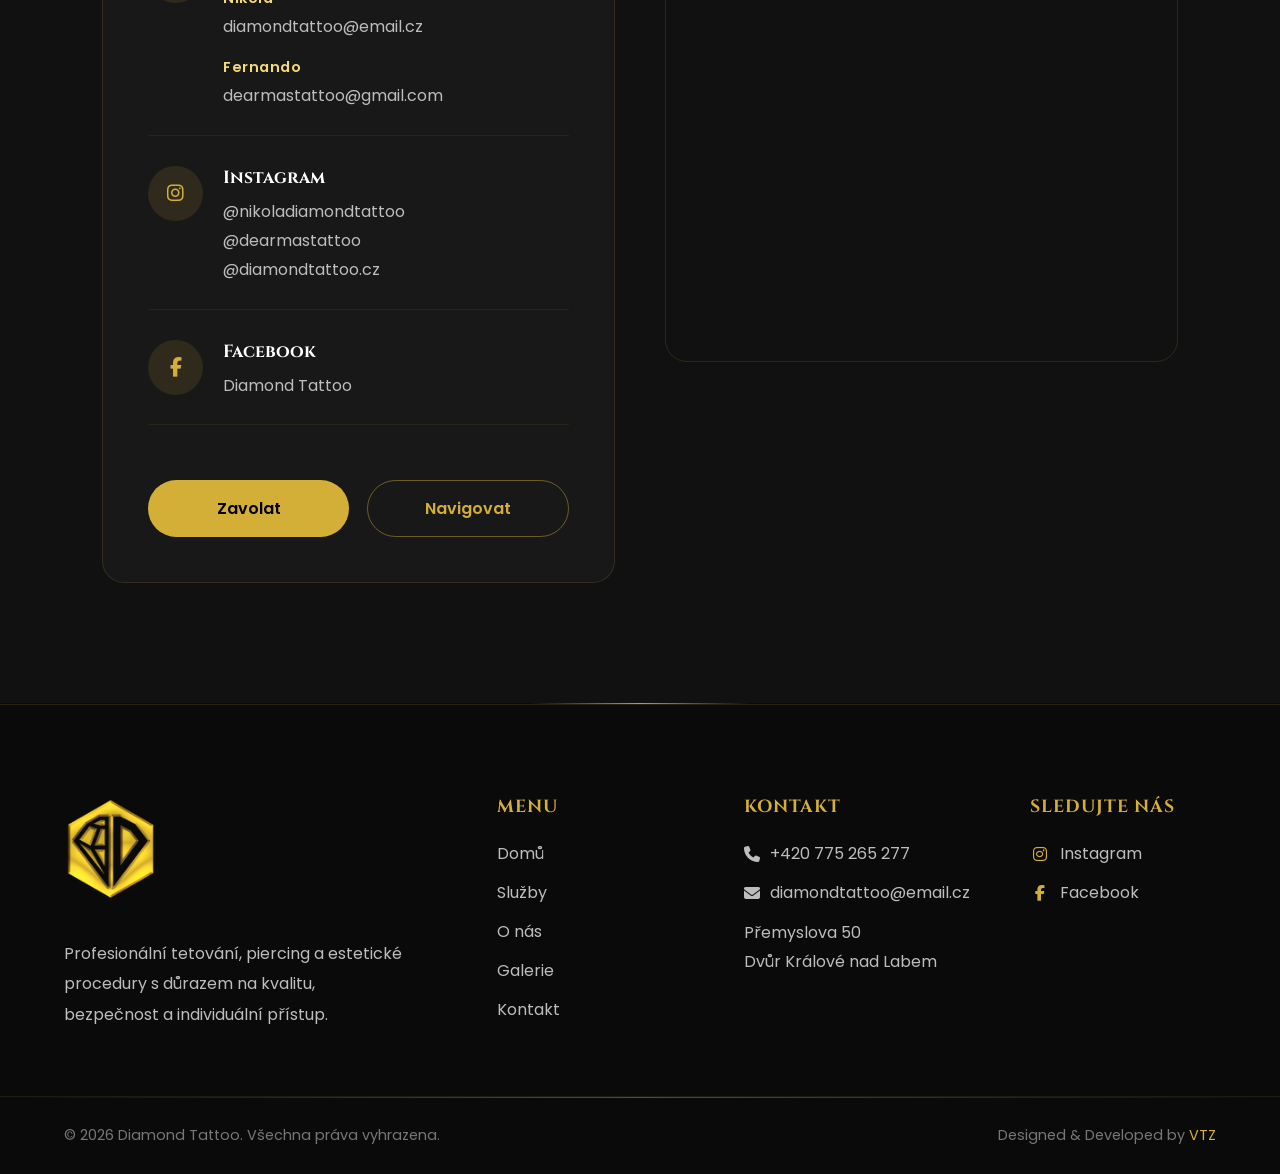
==== commit 7ed4f88f: "Update permanent makeup image" ====
--- a/index.html
+++ b/index.html
@@ -240,7 +240,7 @@
         <!-- Permanentní makeup -->
 <a href="permanentni-makeup.html" class="service-card">
 
-    <img src="assets/img/permakeup1.png" alt="Permanentní makeup">
+    <img src="assets/img/perma.jpg" alt="Permanentní makeup">
 
     <div class="service-content">
 
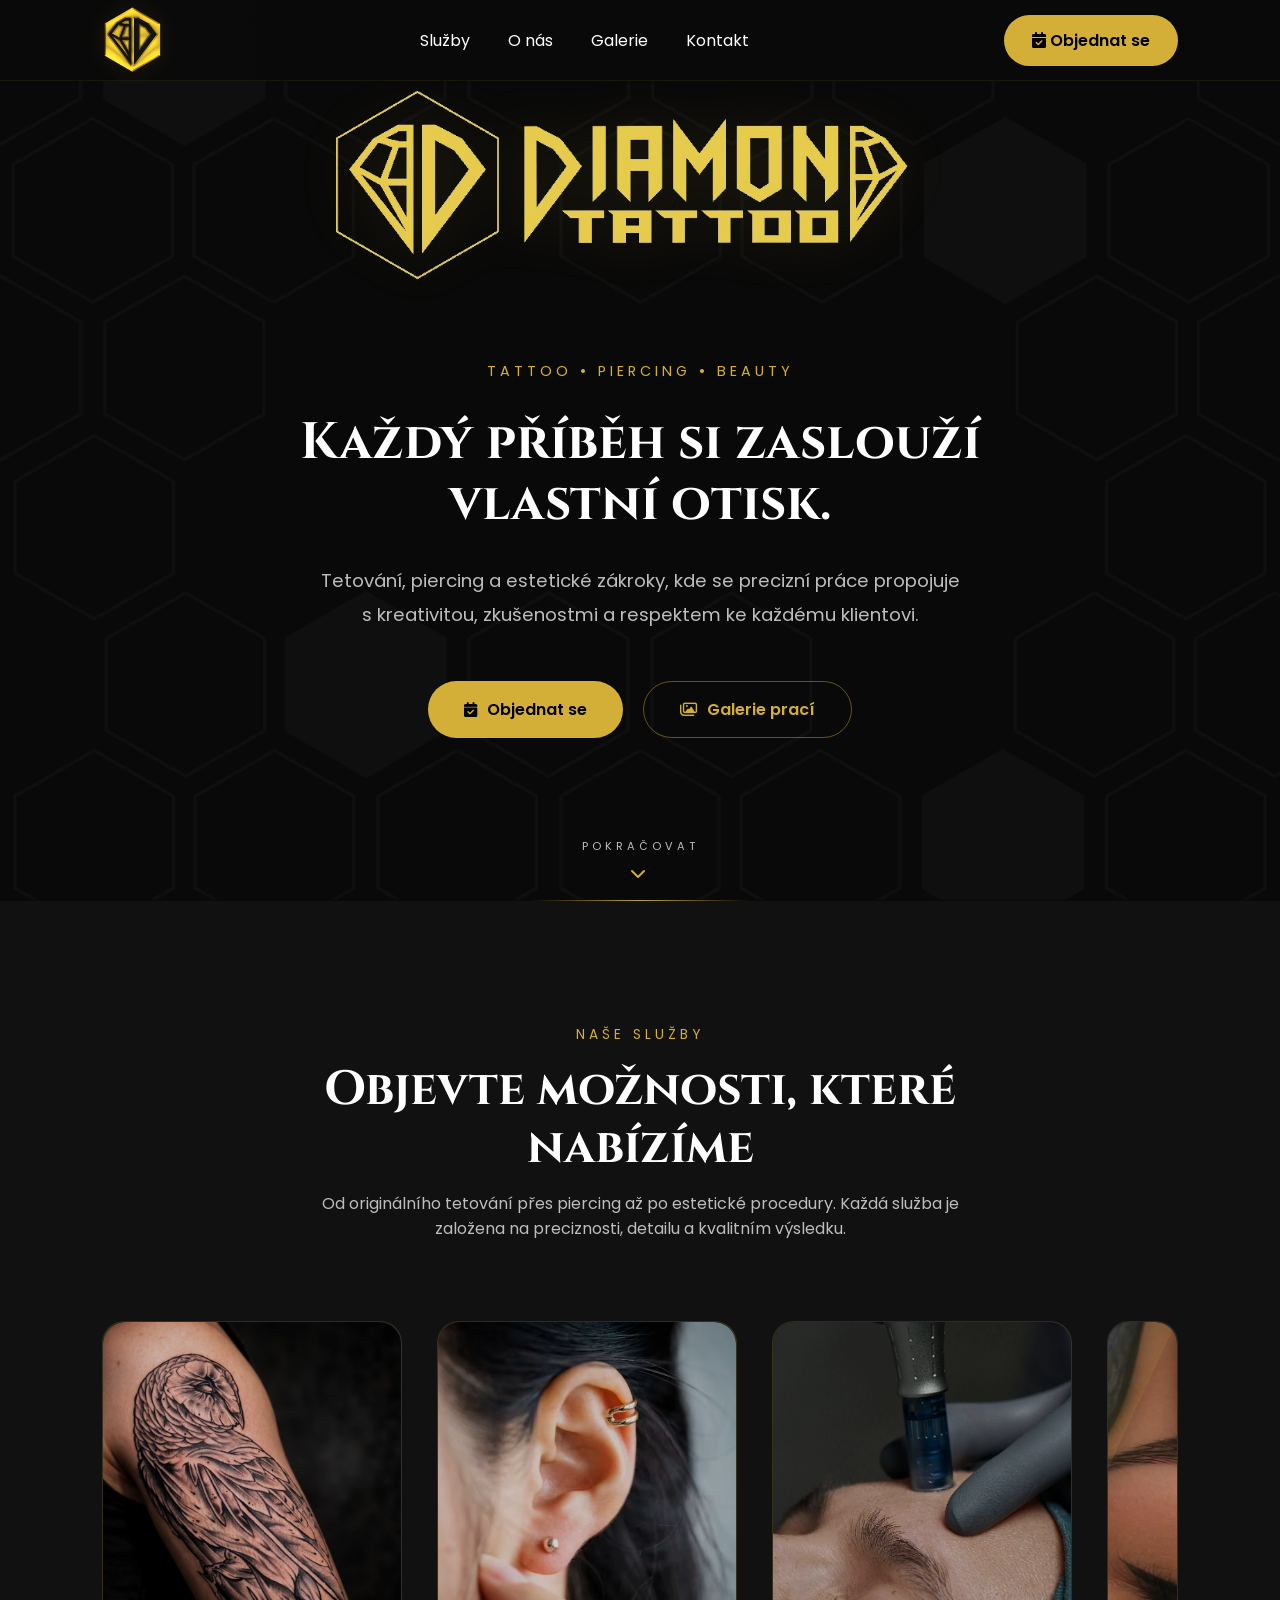
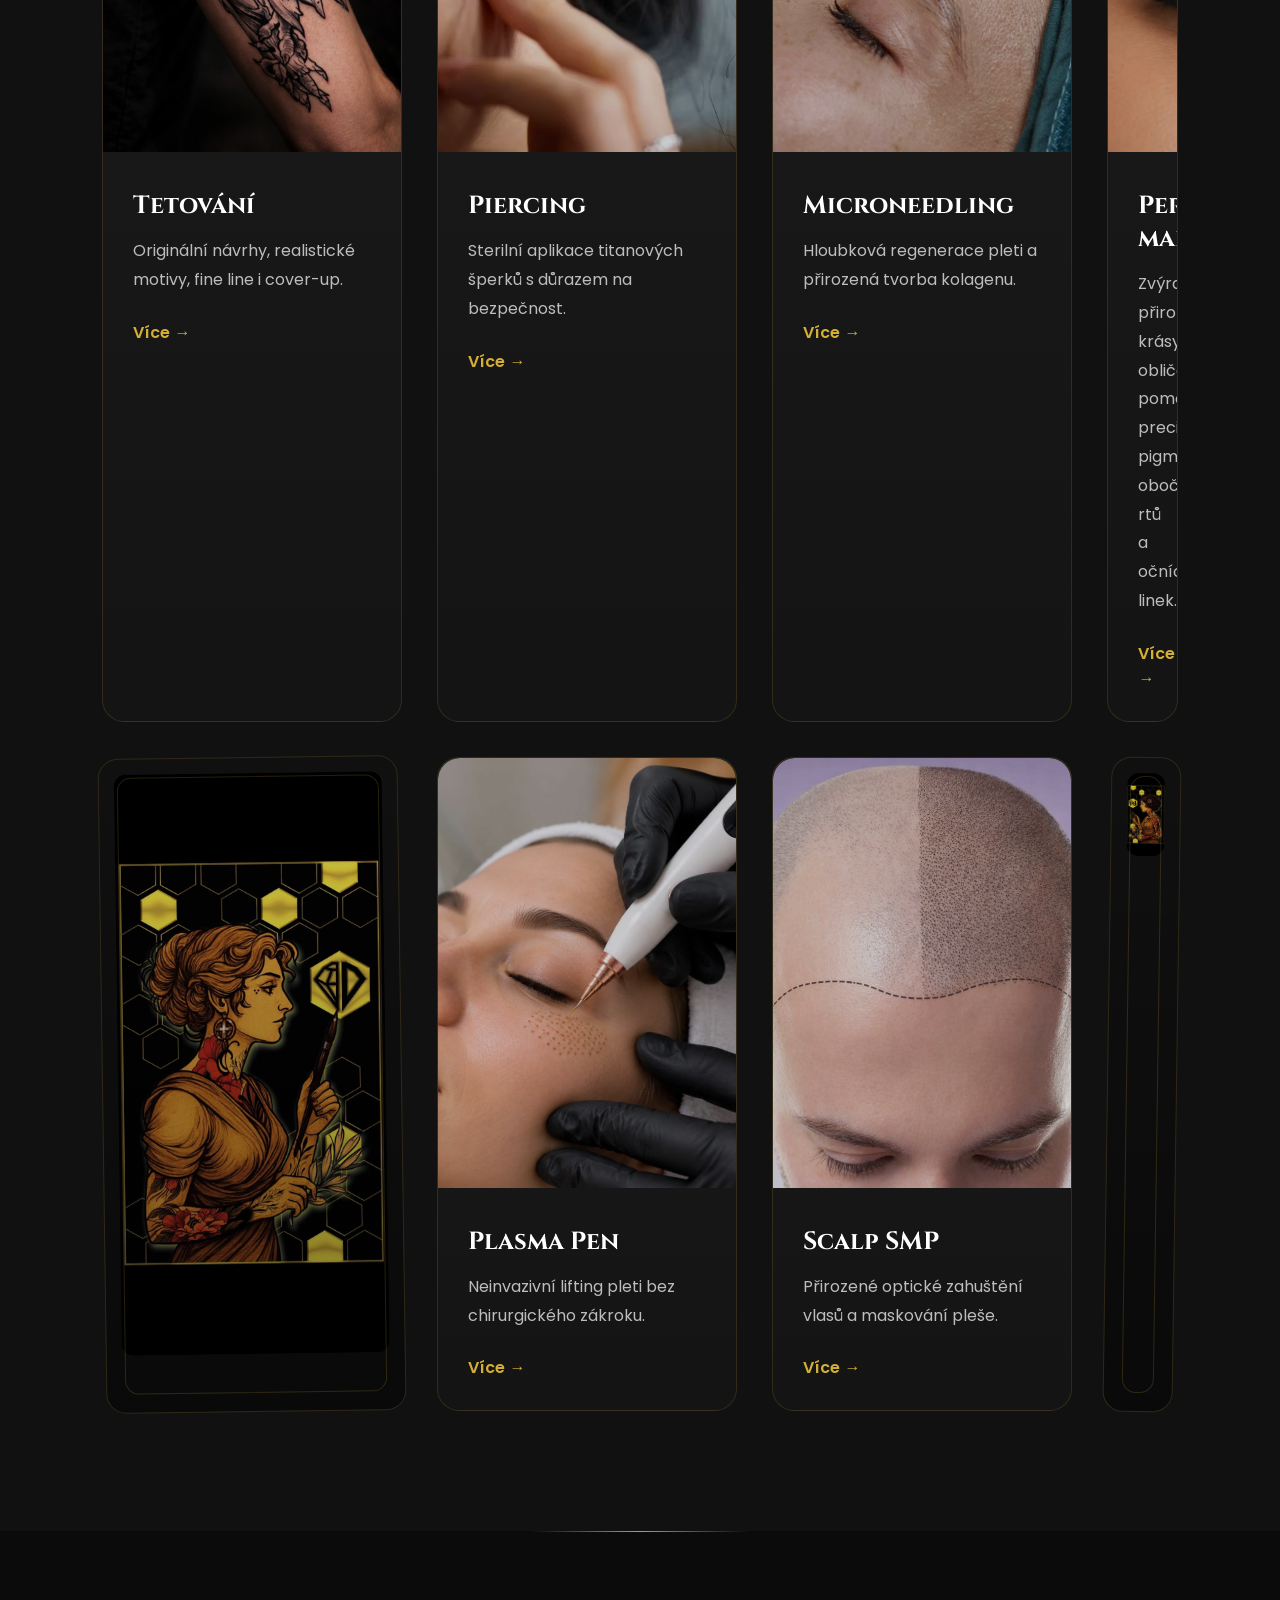
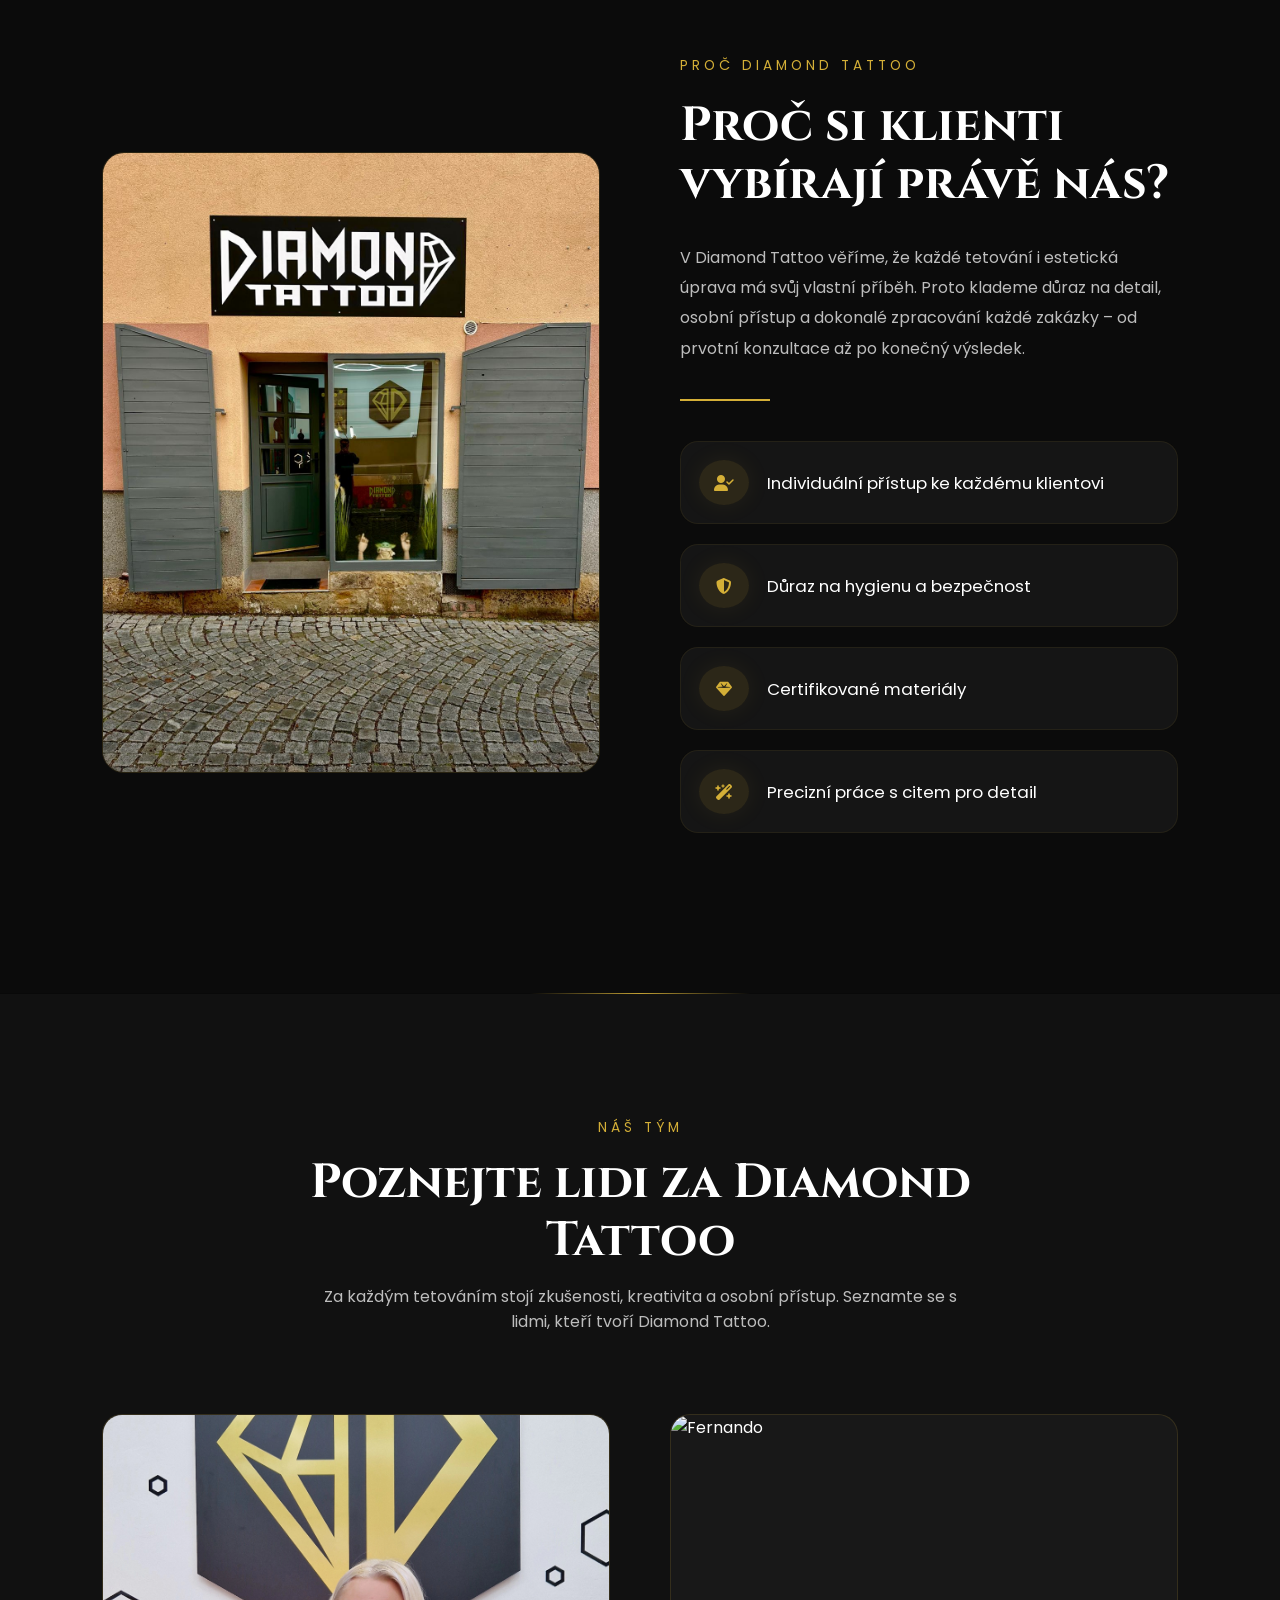
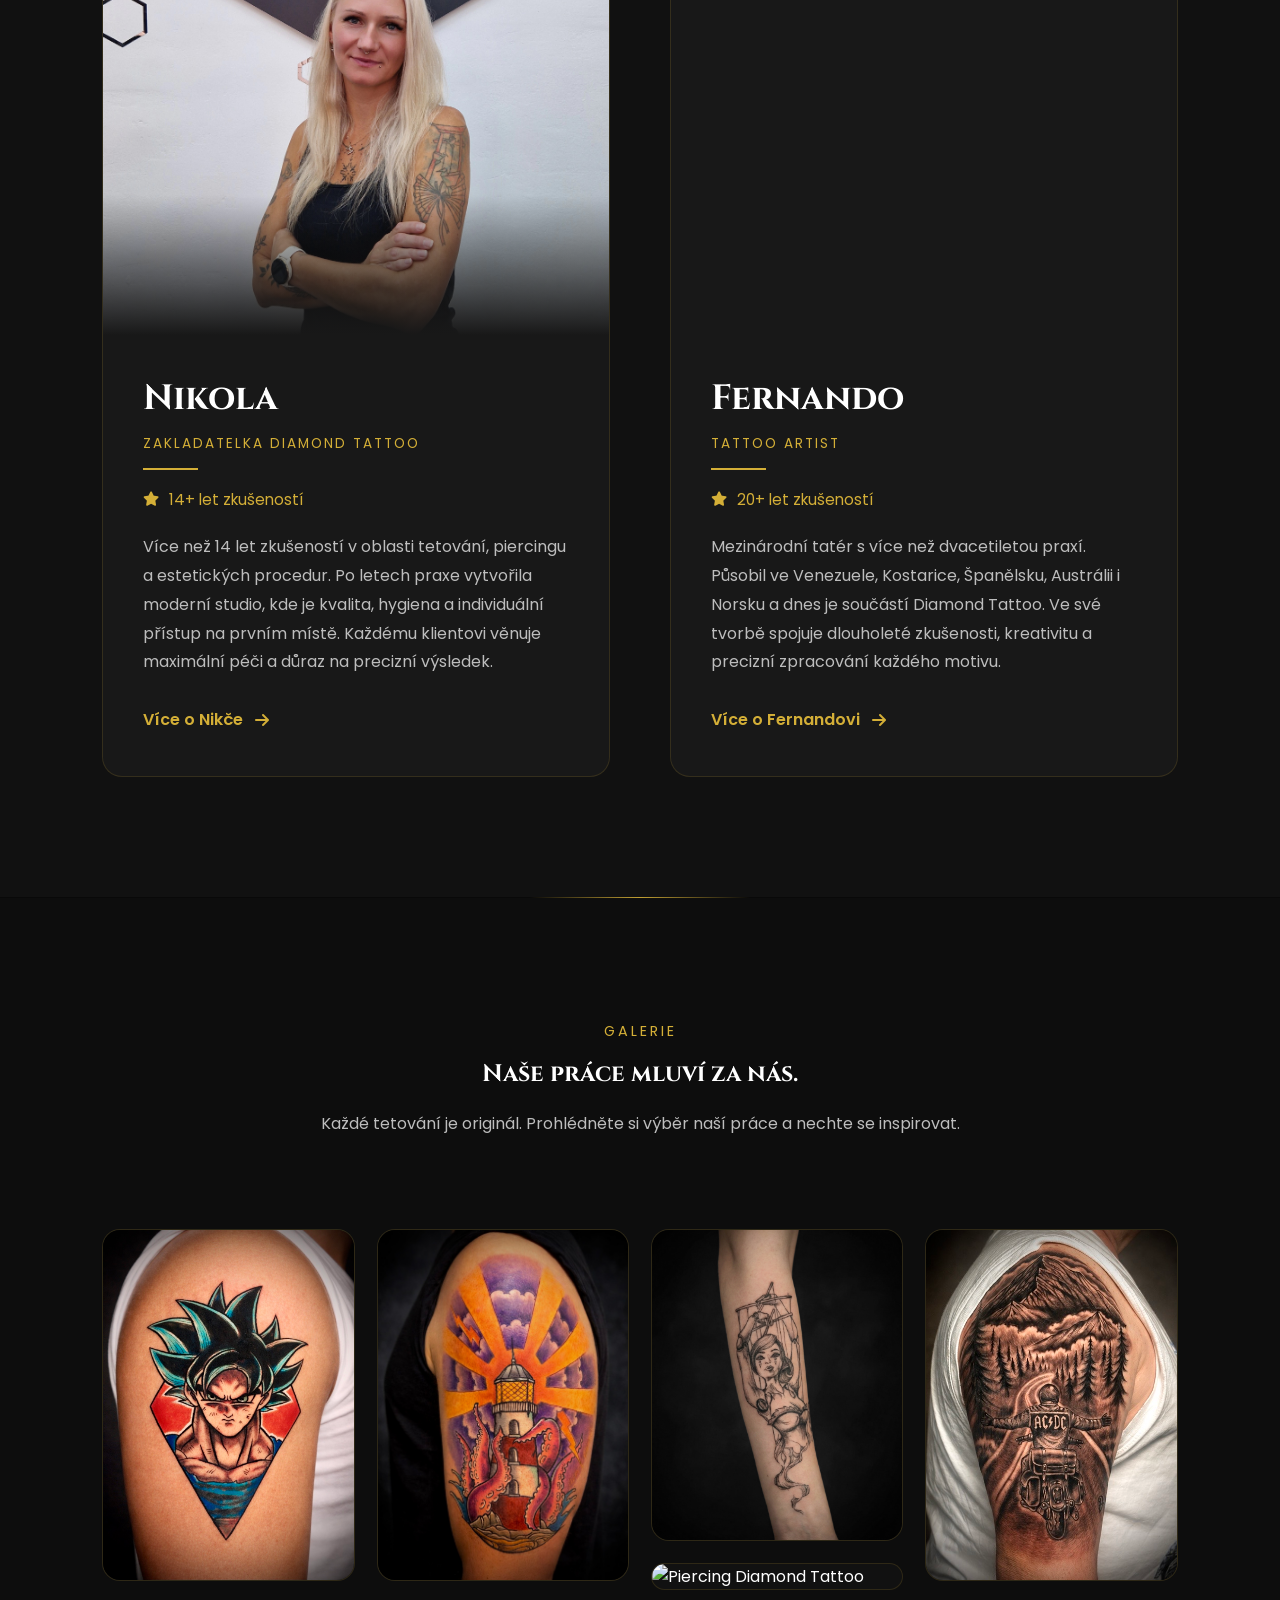
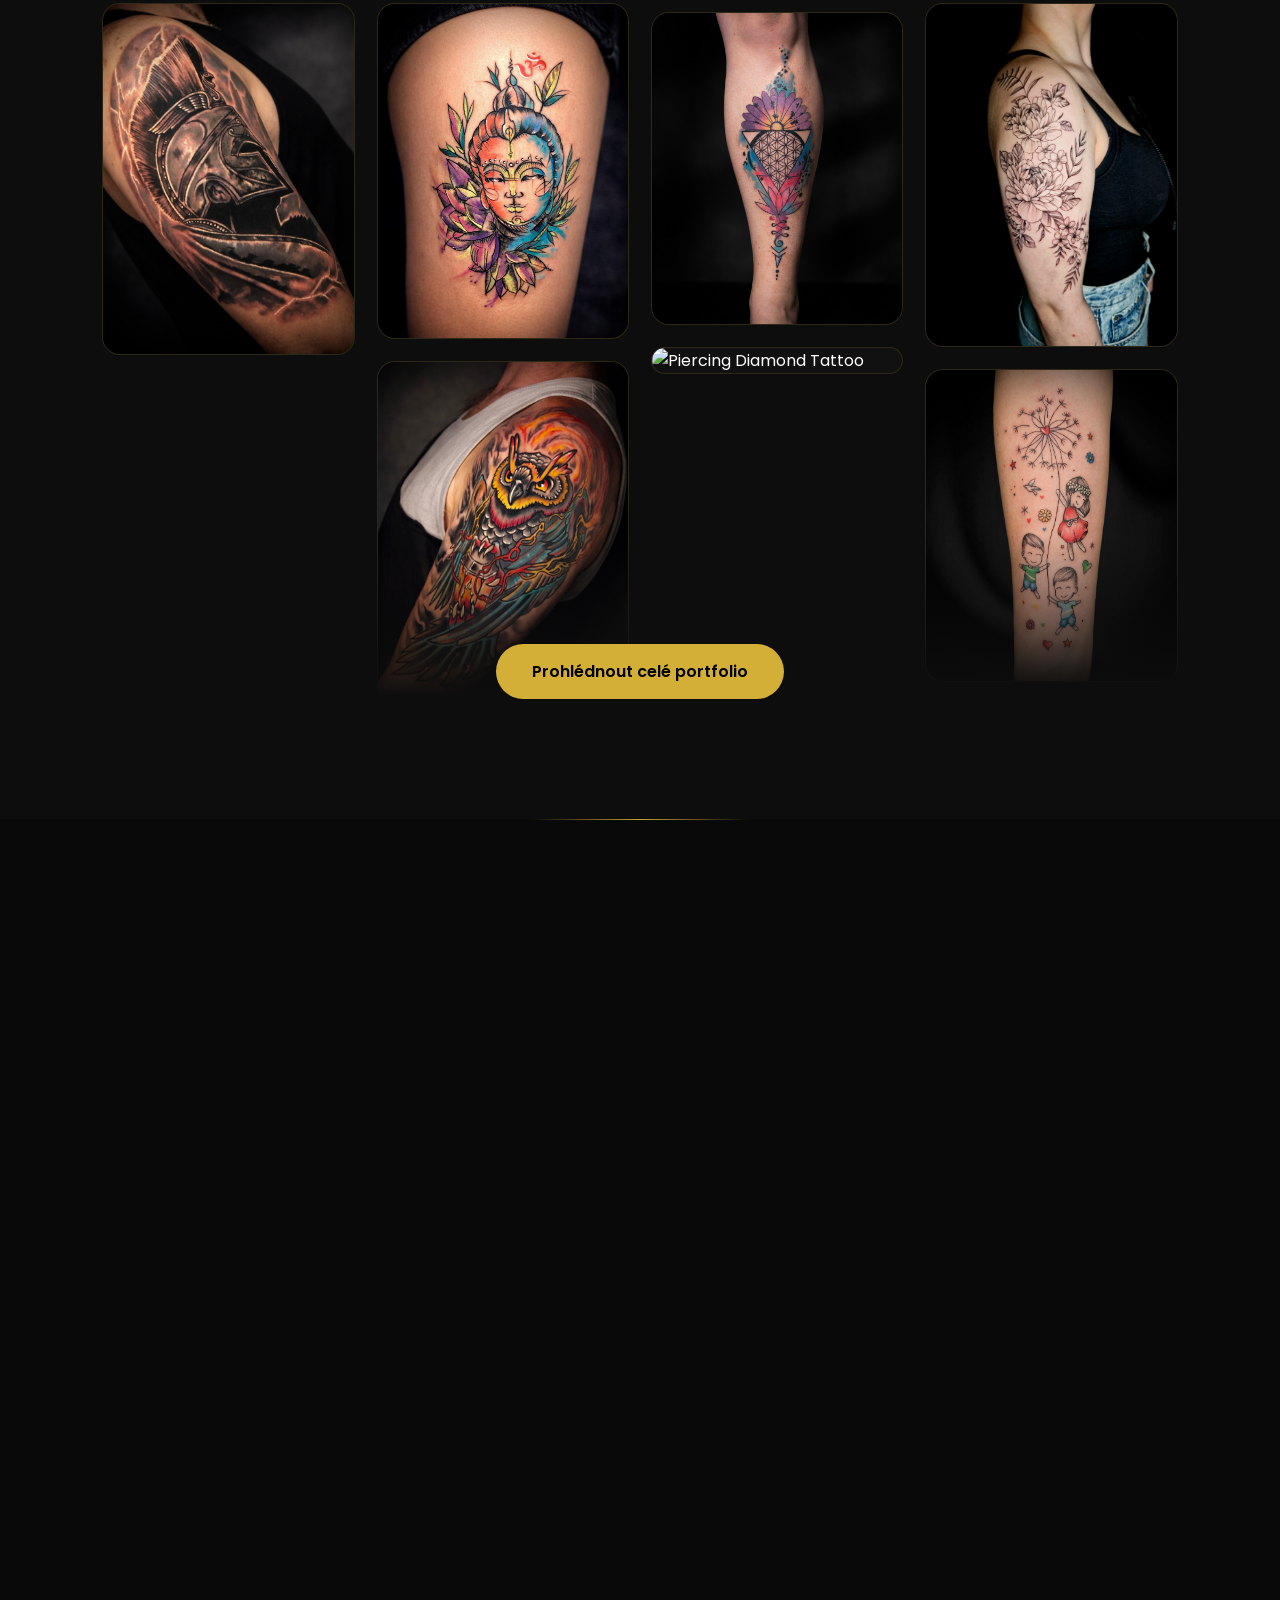
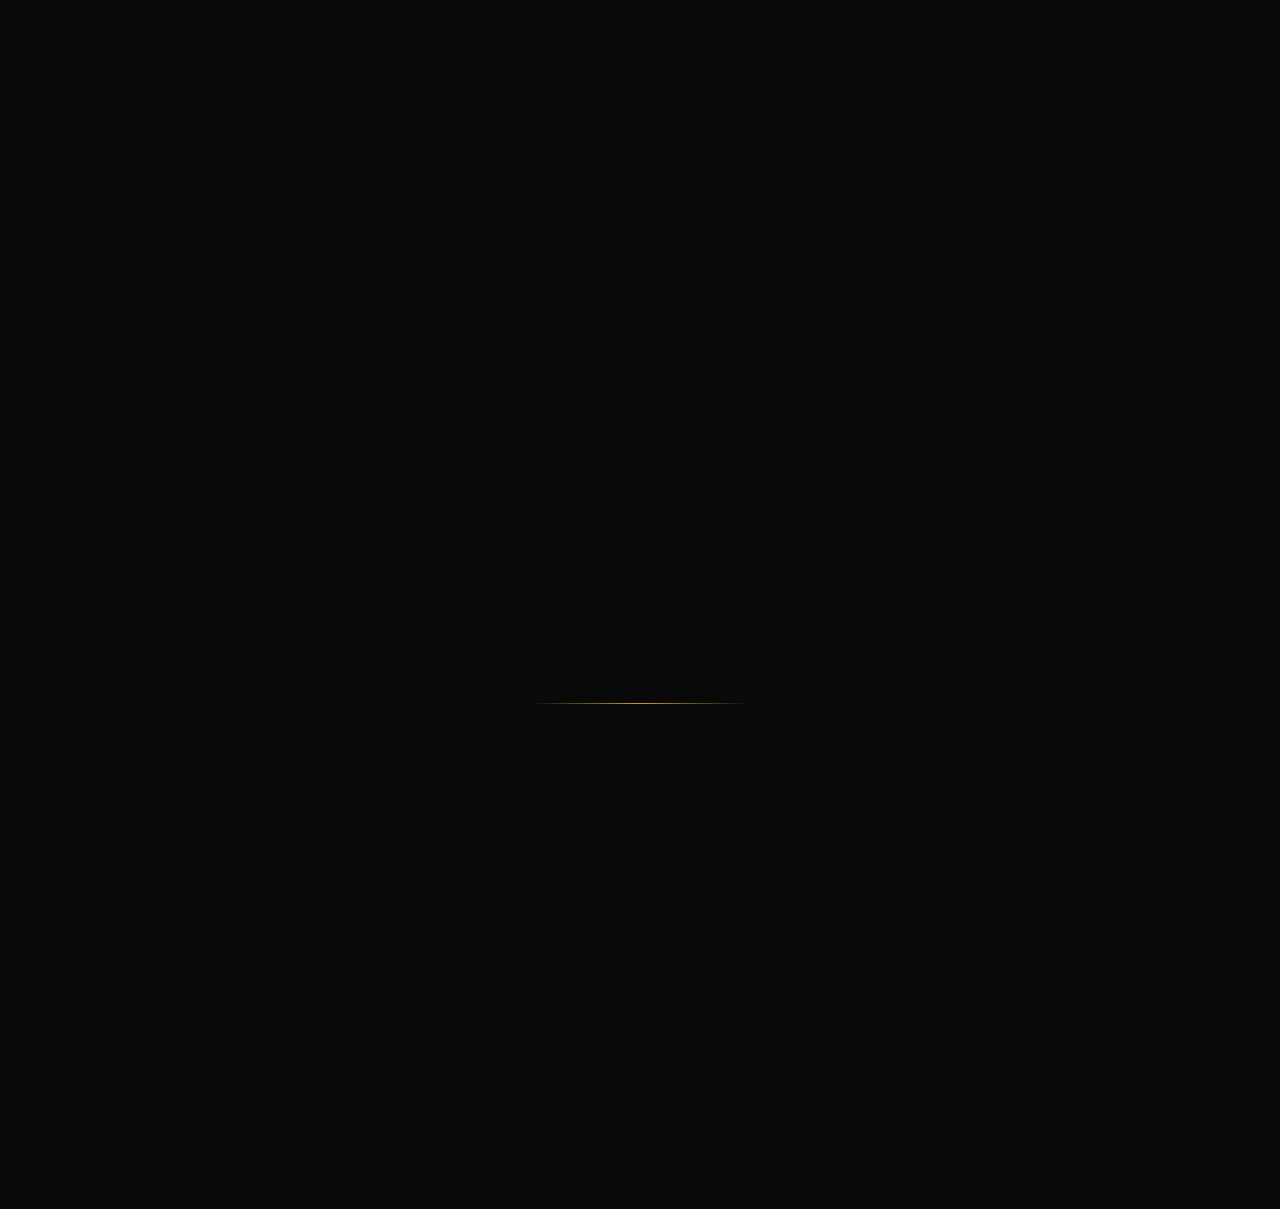
==== commit 852ff2ad: "Clean code and update image" ====
--- a/index.html
+++ b/index.html
@@ -22,17 +22,17 @@
 <meta name="robots" content="index, follow">
    <title>Diamond Tattoo | Tetování, piercing a estetické procedury | Dvůr Králové nad Labem</title>
 
-    <!-- Fonty -->
+    
     <link rel="preconnect" href="https://fonts.googleapis.com">
     <link rel="preconnect" href="https://fonts.gstatic.com" crossorigin>
 
     <link href="https://fonts.googleapis.com/css2?family=Cinzel:wght@400;500;600;700&family=Poppins:wght@300;400;500;600&display=swap" rel="stylesheet">
 
-    <!-- Font Awesome -->
+    
     <link rel="stylesheet"
     href="https://cdnjs.cloudflare.com/ajax/libs/font-awesome/6.7.2/css/all.min.css">
 
-    <!-- CSS -->
+    
     <link rel="stylesheet" href="assets/css/style.css">
     <link rel="stylesheet" href="assets/css/animations.css">
     <link rel="stylesheet" href="assets/css/responsive.css">
@@ -174,7 +174,7 @@
 
     <div class="services-grid">
 
-        <!-- Tetování -->
+        
         <a href="tattoo.html" class="service-card">
 
             <img src="assets/img/57.jpg" alt="Tetování">
@@ -195,7 +195,7 @@
 
         </a>
 
-        <!-- Piercing -->
+        
         <a href="piercing.html" class="service-card">
 
             <img src="assets/img/piercinghero.avif" alt="Piercing">
@@ -216,7 +216,7 @@
 
         </a>
 
-        <!-- Microneedling -->
+        
         <a href="microneedling.html" class="service-card">
 
             <img src="assets/img/microneedling.webp" alt="Microneedling">
@@ -237,10 +237,10 @@
 
         </a>
 
-        <!-- Permanentní makeup -->
+        
 <a href="permanentni-makeup.html" class="service-card">
 
-    <img src="assets/img/perma.jpg" alt="Permanentní makeup">
+    <img src="assets/img/make.jpeg" alt="Permanentní makeup">
 
     <div class="service-content">
 
@@ -258,7 +258,7 @@
 
 </a>
 
-        <!-- Plasma Pen -->
+        
         <a href="plasmapen.html" class="service-card">
 
             <img src="assets/img/ppen.jpeg" alt="Plasma Pen">
@@ -279,7 +279,7 @@
 
         </a>
 
-        <!-- SMP -->
+        
         <a href="scalp.html" class="service-card">
 
             <img src="assets/img/scalp.jpg" alt="Scalp Micropigmentation">
@@ -300,7 +300,7 @@
 
         </a>
 
-        <!-- Diamond brand card -->
+        
 <div class="service-brand brand-right">
     <div class="brand-overlay"></div>
 
@@ -310,7 +310,7 @@
 
 </div>
 
- <!-- Diamond brand card -->
+ 
 <div class="service-brand brand-left">
 
     <div class="brand-overlay"></div>
@@ -395,7 +395,7 @@
 
     <div class="team-grid">
 
-        <!-- Nikca -->
+        
 
         <article class="team-card">
 
@@ -428,7 +428,7 @@
 
         </article>
 
-        <!-- Fernando -->
+        
 
         <article class="team-card">
 
@@ -587,7 +587,7 @@
 
         <div class="contact-card">
 
-            <!-- Adresa -->
+            
             <div class="contact-item">
 
                 <i class="fa-solid fa-location-dot"></i>
@@ -603,7 +603,7 @@
 
             </div>
 
-            <!-- Telefon -->
+            
             <div class="contact-item">
 
                 <i class="fa-solid fa-phone"></i>
@@ -620,7 +620,7 @@
 
             </div>
 
-            <!-- Email -->
+            
             <div class="contact-item">
 
                 <i class="fa-solid fa-envelope"></i>
@@ -653,7 +653,7 @@
 
             </div>
 
-            <!-- Instagram -->
+            
             <div class="contact-item">
 
                 <i class="fa-brands fa-instagram"></i>
@@ -684,7 +684,7 @@
 
             </div>
 
-            <!-- Facebook -->
+            
             <div class="contact-item">
 
                 <i class="fa-brands fa-facebook-f"></i>
--- a/assets/css/style.css
+++ b/assets/css/style.css
@@ -32,9 +32,7 @@
     font-family:'Cinzel',serif;
 }
 
-/* ==================================================
-   NAVBAR
-================================================== */
+
 
 header{
 
@@ -268,9 +266,7 @@
 
 }
 
-/* ==================================================
-   NAVBAR SCROLL
-================================================== */
+
 
 .navbar{
 
@@ -293,7 +289,7 @@
 
 }
 
-/* Hero */
+
 #hero{
     position:relative;
 
@@ -540,9 +536,7 @@
 
 }
 
-/* =========================
-   SLUZBY
-========================= */
+
 
 #services{
     padding:120px 8%;
@@ -888,9 +882,7 @@
 
 }
 
-/*==========================
-O Studiu
-==========================*/
+
 
 #about{
 
@@ -1082,9 +1074,7 @@
 
 }
 
-/*==================================
-Tým
-==================================*/
+
 
 #team{
 
@@ -1333,9 +1323,7 @@
 
 }
 
-/* ==================================================
-   GALLERY
-================================================== */
+
 
 .gallery{
 
@@ -1376,7 +1364,7 @@
     line-height:1.8;
 }
 
-/* Masonry */
+
 
 .gallery-grid{
 
@@ -1564,9 +1552,7 @@
 }
 
 
-/* ==================================================
-   LIGHTBOX
-================================================== */
+
 
 .lightbox{
 
@@ -1741,9 +1727,7 @@
     opacity:1;
 }
 
-/* ==================================================
-   CONTACT
-================================================== */
+
 
 #contact{
 
@@ -2059,9 +2043,7 @@
 }
 
 
-/* ==================================================
-   FOOTER
-================================================== */
+
 
 footer{
 
@@ -2368,9 +2350,7 @@
 
 }
 
-/* ==================================================
-   Hamburger Animace
-================================================== */
+
 
 .menu-toggle{
 
@@ -2404,7 +2384,7 @@
 
 }
 
-/* X */
+
 
 .menu-toggle.active span:nth-child(1){
 
@@ -2425,9 +2405,7 @@
 }
 
 
-/*==================================================
-O nas  HERO
-==================================================*/
+
 
 .page-hero{
 
@@ -2508,9 +2486,7 @@
 
 }
 
-/*==================================================
- STORY
-==================================================*/
+
 
 .artist-story{
 
@@ -2620,9 +2596,7 @@
 
 }
 
-/*==================================================
-TIMELINE
-==================================================*/
+
 
 .career-timeline{
 
@@ -2738,9 +2712,7 @@
 
 }
 
-/* ==================================================
-   GALLERY PAGE
-================================================== */
+
 
 .gallery-page{
 
@@ -2804,9 +2776,7 @@
 
 }
 
-/* ==================================================
-   STYLY TETOVÁNÍ
-================================================== */
+
 
 .styles-section{
 
@@ -2880,9 +2850,7 @@
 
 }
 
-/* ==================================================
-   BREADCRUMB
-================================================== */
+
 
 .breadcrumb{
 
@@ -2944,9 +2912,7 @@
 
 }
 
-/* ==================================================
-   PROCESS
-================================================== */
+
 
 .process-section{
 
@@ -3022,9 +2988,7 @@
 
 }
 
-/* ==================================================
-   AFTERCARE
-================================================== */
+
 
 .aftercare-section{
 
@@ -3094,9 +3058,7 @@
 
 }
 
-/* =========================================
-   TATTOO WARNING
-========================================= */
+
 
 .tattoo-warning{
 
@@ -3143,7 +3105,7 @@
 
 
 
-/* GRID */
+
 
 .warning-grid{
 
@@ -3157,7 +3119,7 @@
 
 
 
-/* CARD */
+
 
 .warning-card{
 
@@ -3213,9 +3175,7 @@
 
 }
 
-/* ==================================================
-   SERVICE HERO
-================================================== */
+
 
 .service-hero{
 
--- a/assets/css/animations.css
+++ b/assets/css/animations.css
@@ -1,6 +1,4 @@
-/* ==================================================
-   Scroll Indicator
-================================================== */
+
 
 .scroll-indicator{
 
@@ -31,9 +29,7 @@
 }
 
 
-/*====================================
-    SCROLL REVEAL
-====================================*/
+
 
 .reveal{
 
@@ -57,7 +53,7 @@
 
 }
 
-/* zleva */
+
 
 .reveal-left{
 
@@ -79,7 +75,7 @@
 
 }
 
-/* zprava */
+
 
 .reveal-right{
 
@@ -101,7 +97,7 @@
 
 }
 
-/* zoom */
+
 
 .reveal-scale{
 
@@ -123,9 +119,7 @@
 
 }
 
-/*====================================
-    NAVBAR SCROLL
-====================================*/
+
 
 .navbar{
 
@@ -187,9 +181,7 @@
 
 }
 
-/*====================================
-    HERO FLOAT
-====================================*/
+
 
 @keyframes heroFloat{
 
@@ -274,9 +266,7 @@
 
 }
 
-/*====================================
-    SERVICE CARD SHIMMER
-====================================*/
+
 
 .service-card::after{
 
@@ -322,9 +312,7 @@
 
 }
 
-/*====================================
-    MAGNET
-====================================*/
+
 
 .btn{
 
--- a/assets/css/responsive.css
+++ b/assets/css/responsive.css
@@ -1,6 +1,4 @@
-/* ==================================================
-   1200px
-================================================== */
+
 
 @media (max-width:1200px){
 
@@ -35,9 +33,7 @@
 
 }
 
-/* ==================================================
-   992px
-================================================== */
+
 
 @media (max-width:992px){
 
@@ -67,13 +63,11 @@
 
 }
 
-/* ==================================================
-   768px
-================================================== */
+
 
 @media (max-width:768px){
 
-    /* HERO */
+    
 
     .hero-logo{
         width:280px;
@@ -104,13 +98,13 @@
         text-align:center;
     }
 
-    /* SERVICES */
+    
 
     .services-grid{
         grid-template-columns:1fr;
     }
 
-    /* ABOUT */
+    
 
 #about{
 
@@ -170,19 +164,19 @@
 
 }
 
-    /* GALLERY */
+    
 
     .gallery-grid{
         column-count:1;
     }
 
-    /* TEAM */
+    
 
     .team-card img{
         height:420px;
     }
 
-    /* CONTACT */
+    
 
     .contact-wrapper{
         width:100%;
@@ -209,7 +203,7 @@
         display:block;
     }
 
-    /* FOOTER */
+    
 
     .footer-container{
         grid-template-columns:1fr;
@@ -243,7 +237,7 @@
         text-align:center;
     }
 
-    /* LIGHTBOX */
+    
 
     .lightbox img{
         max-width:90%;
@@ -263,7 +257,7 @@
         display:none;
     }
 
-    /* NAVBAR */
+    
 
     .desktop-btn{
         display:none;
@@ -423,9 +417,7 @@
 
 
 
-/* ==================================================
-   576px
-================================================== */
+
 
 @media (max-width:576px){
 
@@ -453,13 +445,11 @@
 
 }
 
-/* ==================================================
-   480px
-================================================== */
+
 
 @media (max-width:480px){
 
-    /* HERO */
+    
 
     .hero-logo{
         width:220px;
@@ -477,7 +467,7 @@
         line-height:1.7;
     }
 
-    /* SECTION */
+    
 
     section{
         padding:90px 6%;
@@ -487,7 +477,7 @@
         font-size:2rem;
     }
 
-    /* ABOUT */
+    
 
     .about-content h2{
         font-size:2rem;
@@ -502,11 +492,11 @@
         height:40px;
     }
 
-    /* TEAM */
+    
     
 .team-card img{ height:425px; } .team-content{ padding:25px; } .team-content h3{ font-size:1.7rem; }
 
-    /* CONTACT */
+    
 
     .contact-card{
         padding:22px;
@@ -521,7 +511,7 @@
         height:46px;
     }
 
-    /* FOOTER */
+    
 
     .footer-container{
         padding:70px 0 40px;
@@ -607,7 +597,7 @@
 
 }
 
-/* Gallery page */
+
 
 @media (max-width:991px){
 
@@ -629,13 +619,11 @@
 
 }
 
-/* ==================================================
-   SERVICE PAGES
-================================================== */
+
 
 @media (max-width:768px){
 
-    /* HERO */
+    
 
     .page-hero{
         min-height:55vh;
@@ -652,7 +640,7 @@
         line-height:1.8;
     }
 
-    /* Breadcrumb */
+    
 
     .breadcrumb{
         flex-wrap:wrap;
@@ -660,7 +648,7 @@
         font-size:.9rem;
     }
 
-    /* Intro */
+    
 
     .artist-story{
         grid-template-columns:1fr;
@@ -682,7 +670,7 @@
         flex-wrap:wrap;
     }
 
-    /* Cards */
+    
 
     .styles-grid,
     .aftercare-grid,
@@ -696,7 +684,7 @@
         padding:30px;
     }
 
-    /* Timeline */
+    
 
     .timeline::before{
         left:25px;
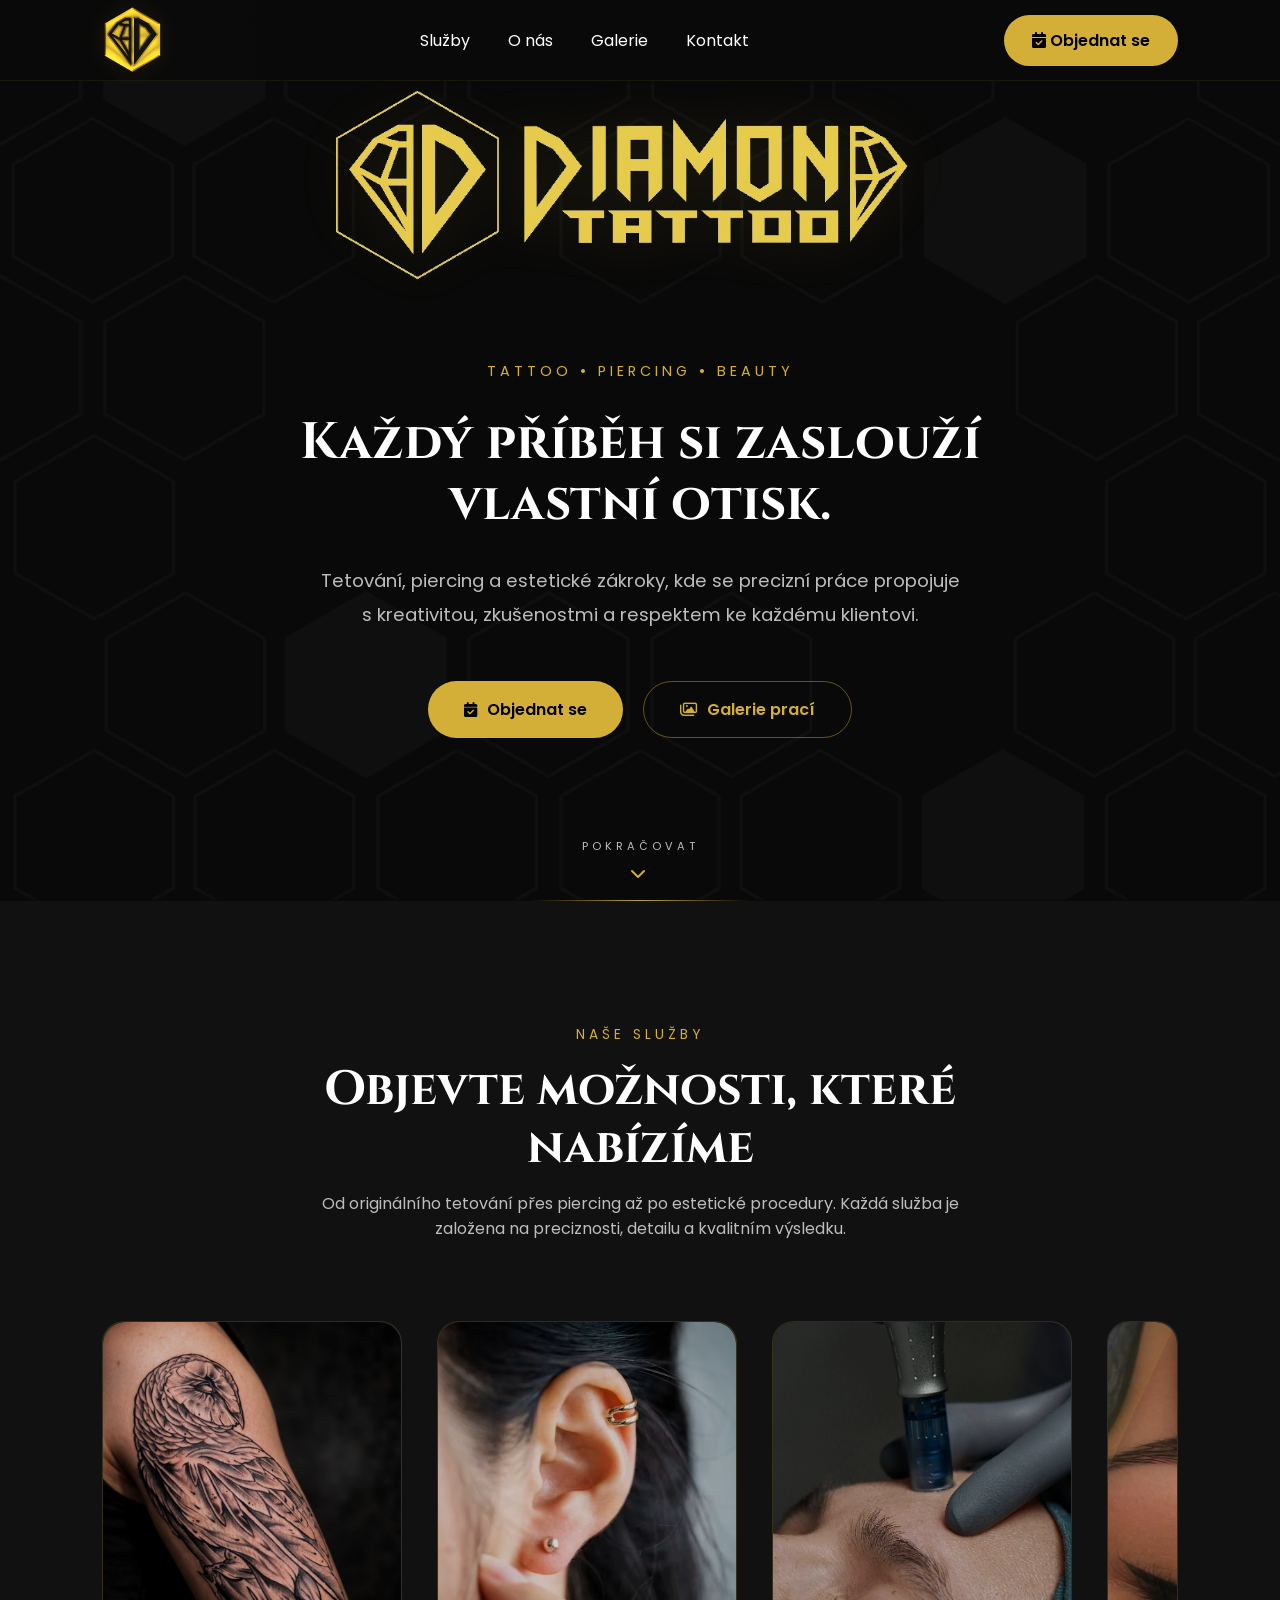
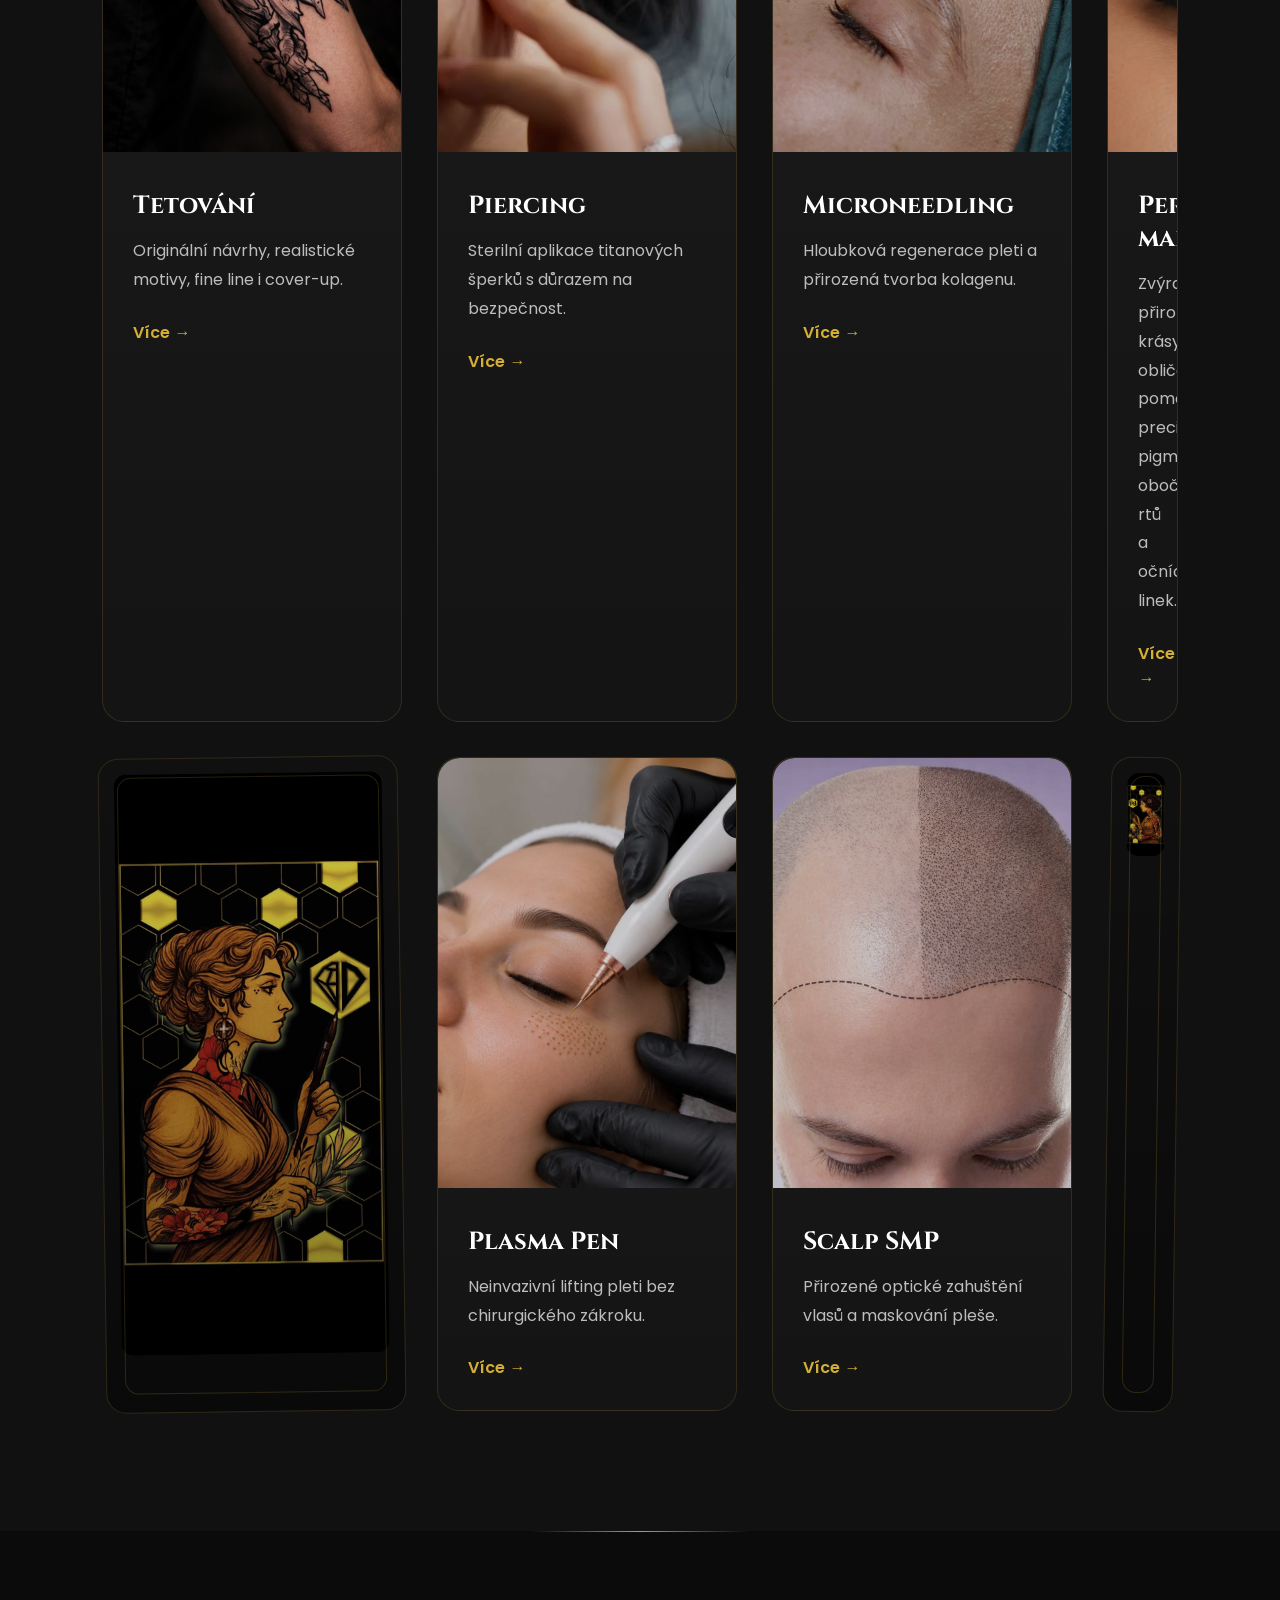
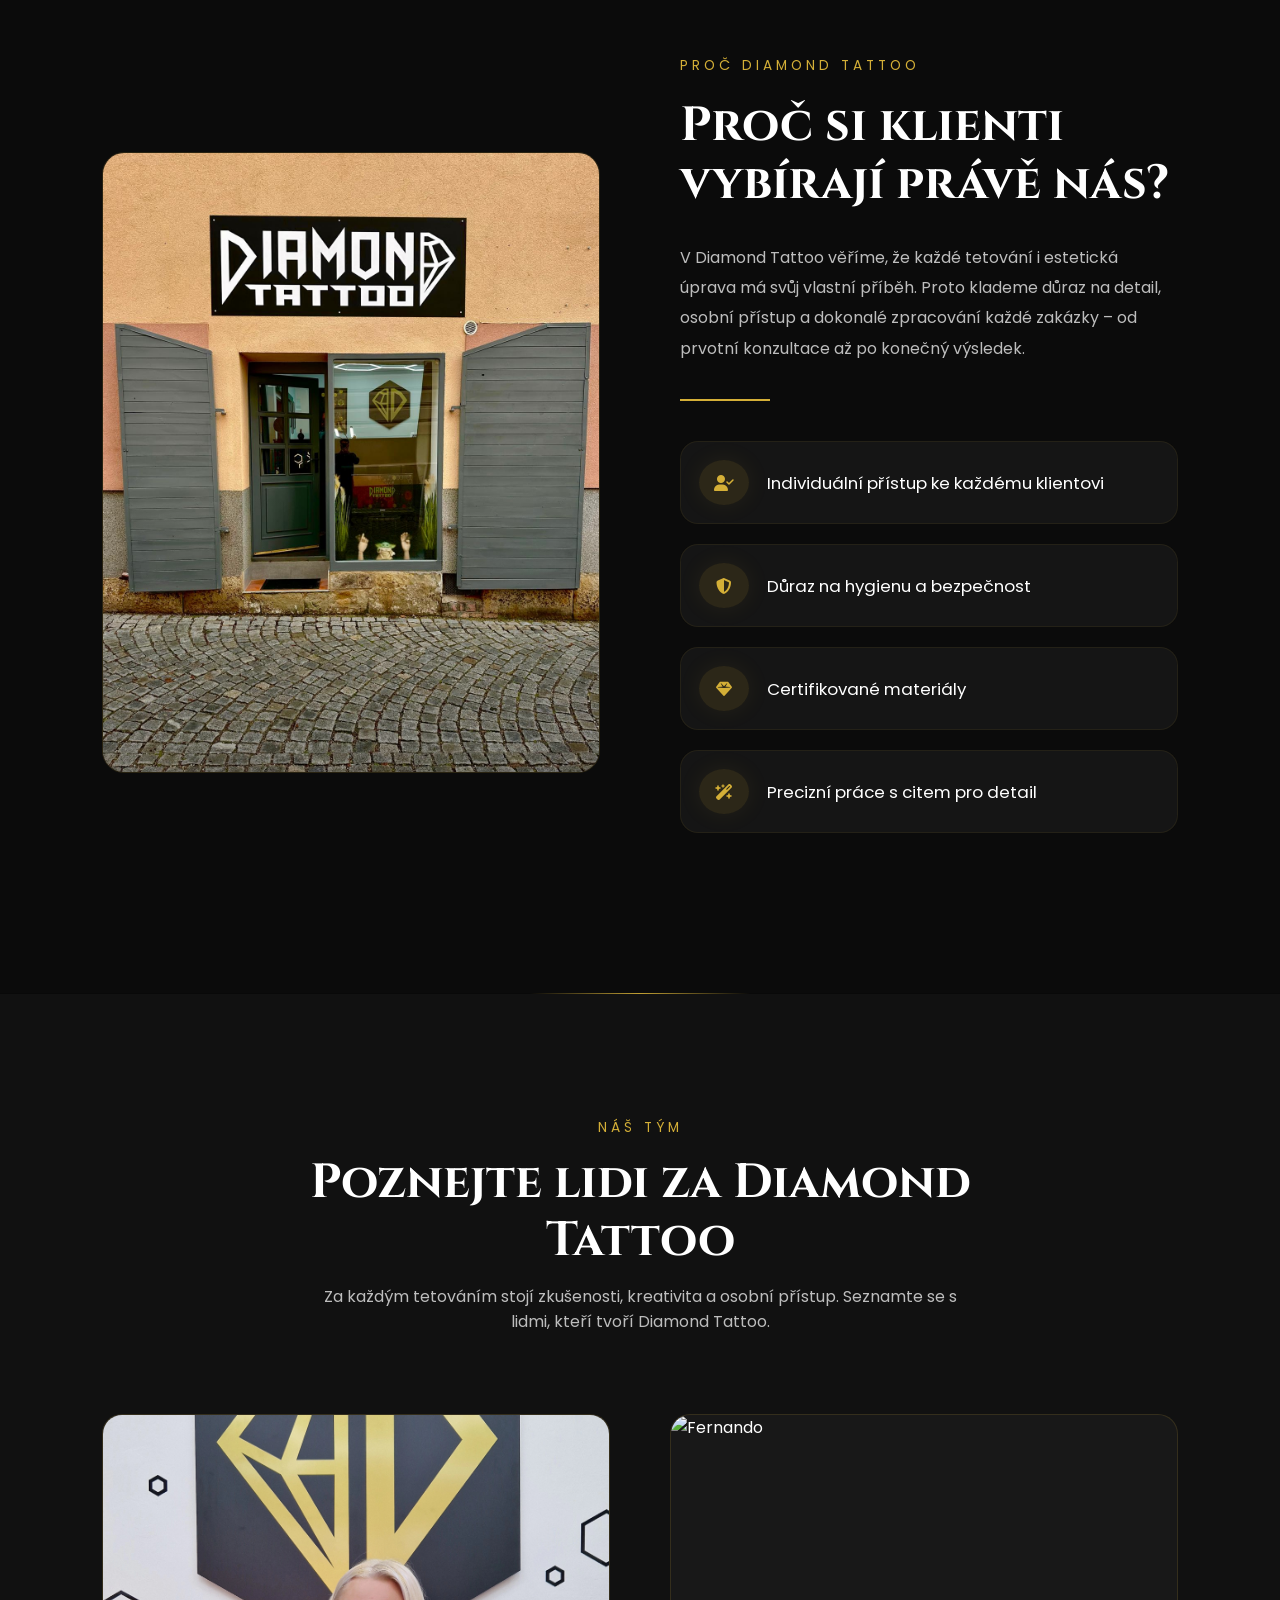
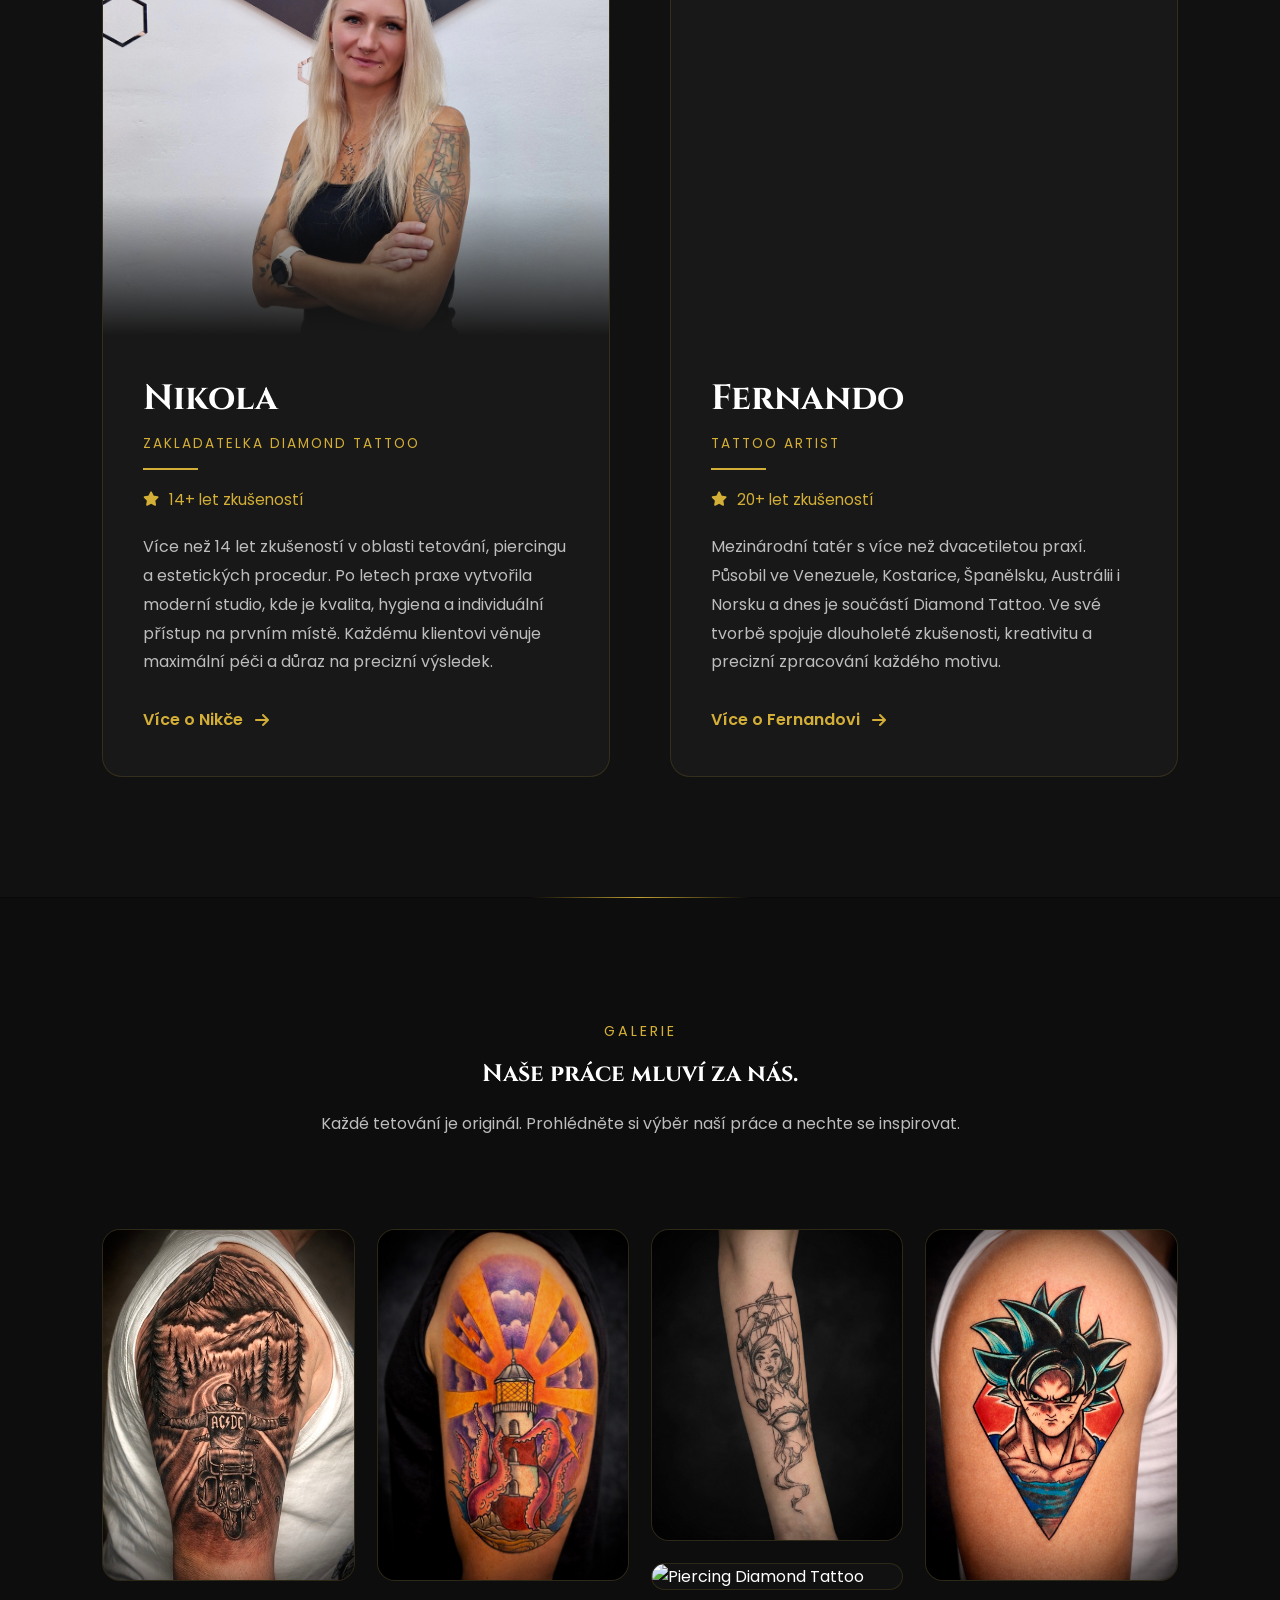
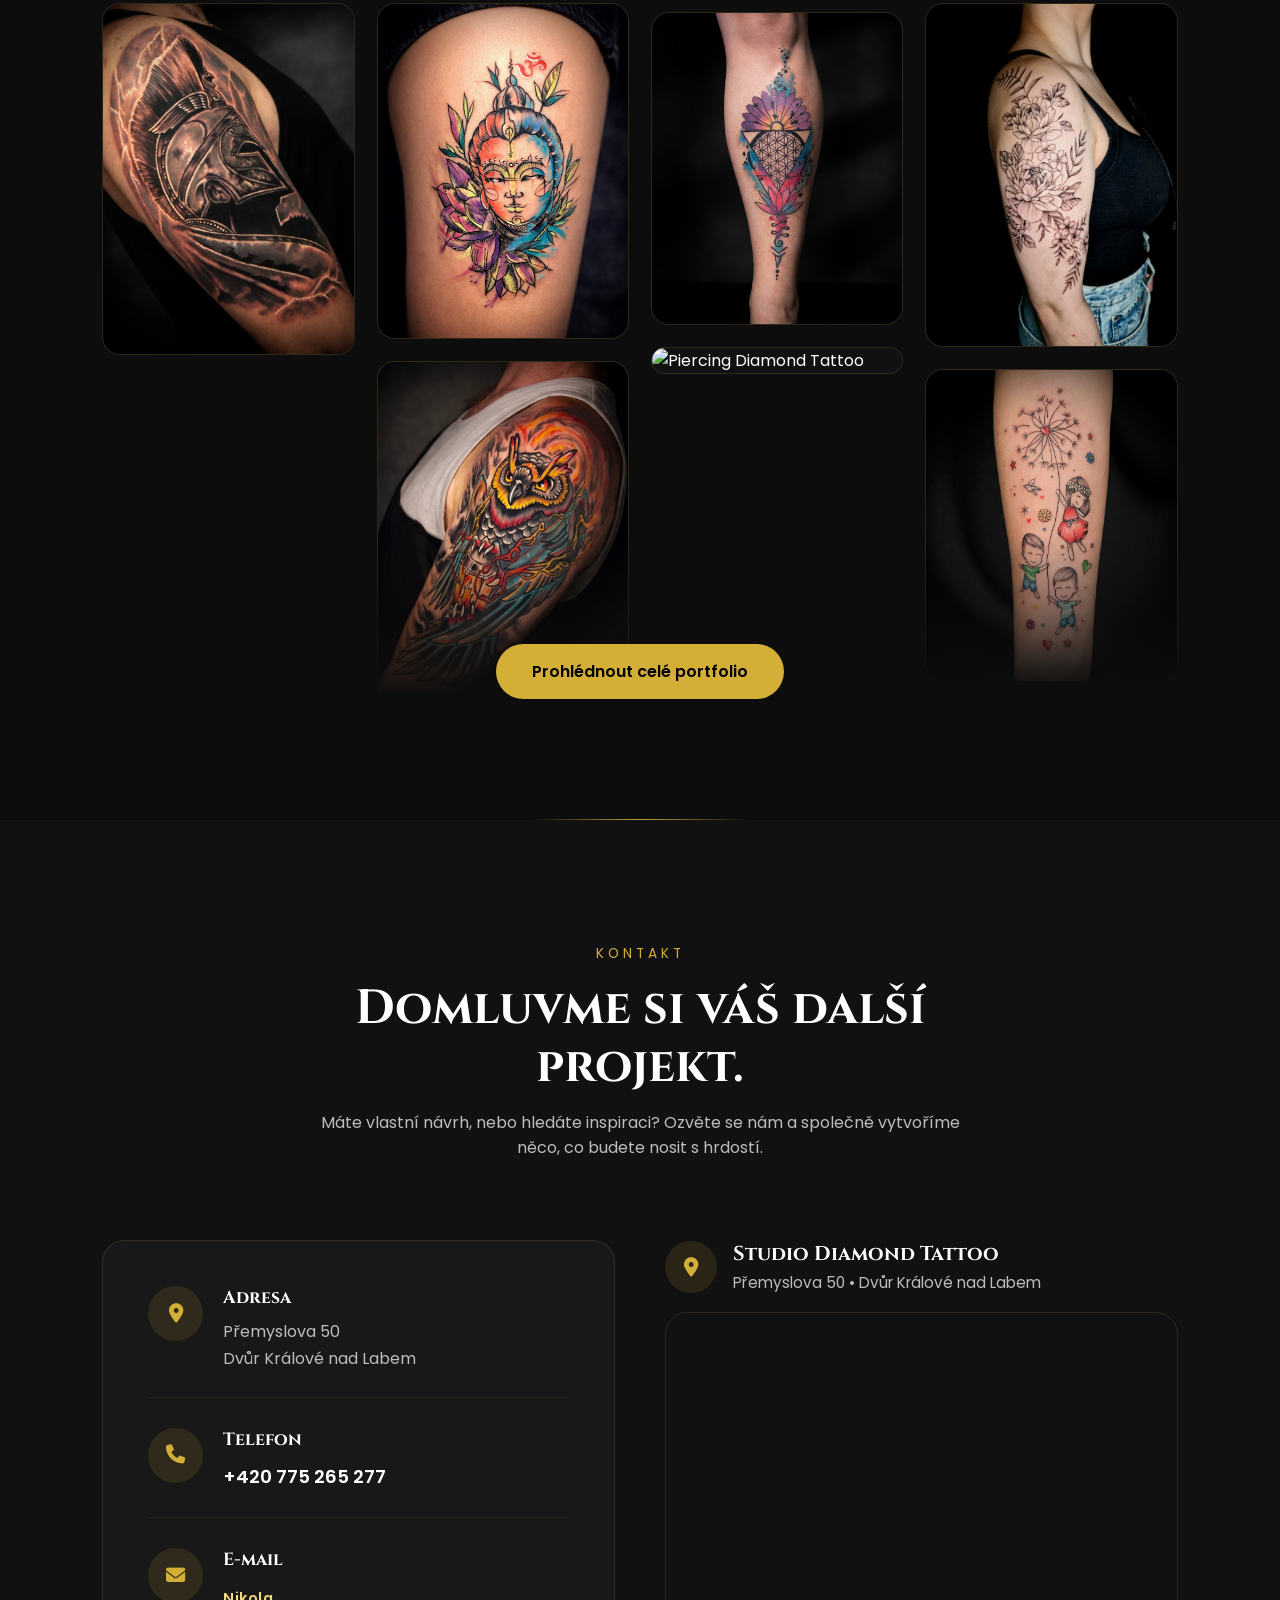
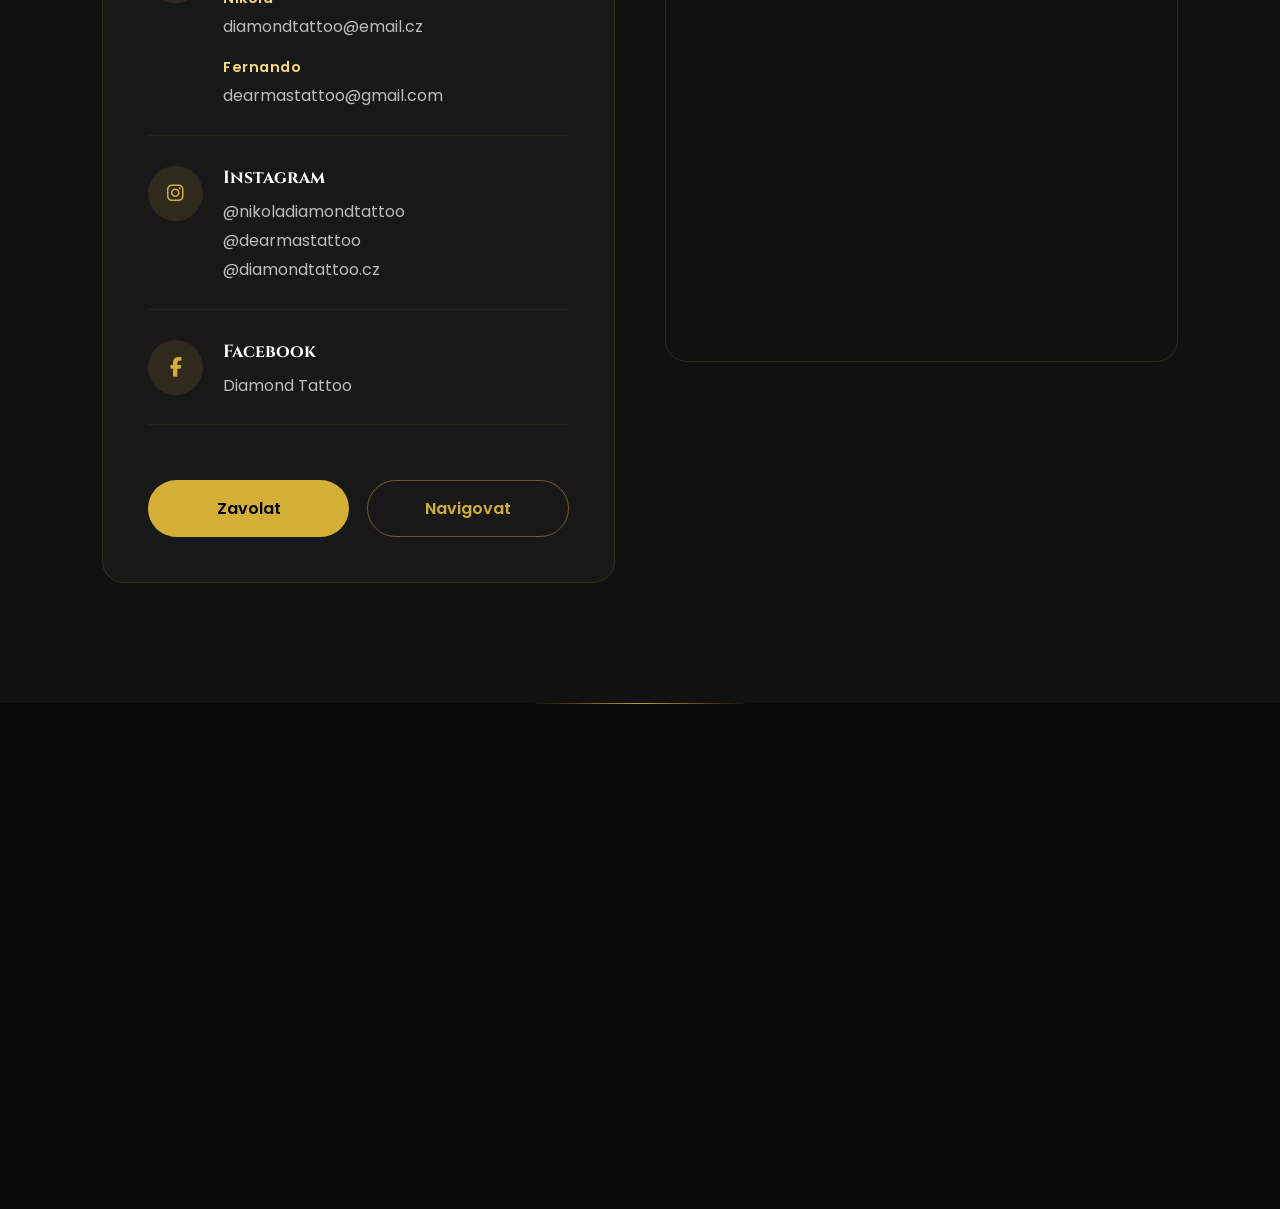
==== commit 8e4a3bf9: "Swap image sources in gallery items" ====
--- a/index.html
+++ b/index.html
@@ -490,7 +490,7 @@
             <div class="gallery-grid">
 
                <div class="gallery-item reveal-scale">
-                    <img src="assets/img/1.JPG" alt="Tetování Diamond Tattoo" loading="lazy">
+                    <img src="assets/img/11.jpg" alt="Tetování Diamond Tattoo" loading="lazy">
                 </div>
 
                 <div class="gallery-item reveal-scale">
@@ -526,7 +526,7 @@
                 </div>
 
                 <div class="gallery-item reveal-scale">
-                    <img src="assets/img/11.jpg" alt="Výsledek estetické procedury Diamond Tattoo" loading="lazy">
+                    <img src="assets/img/1.JPG" alt="Výsledek estetické procedury Diamond Tattoo" loading="lazy">
                 </div>
 
                 <div class="gallery-item reveal-scale">
@@ -842,4 +842,4 @@
 <script src="assets/js/gallery.js"></script>
 
 </body>
-</html>+</html>
